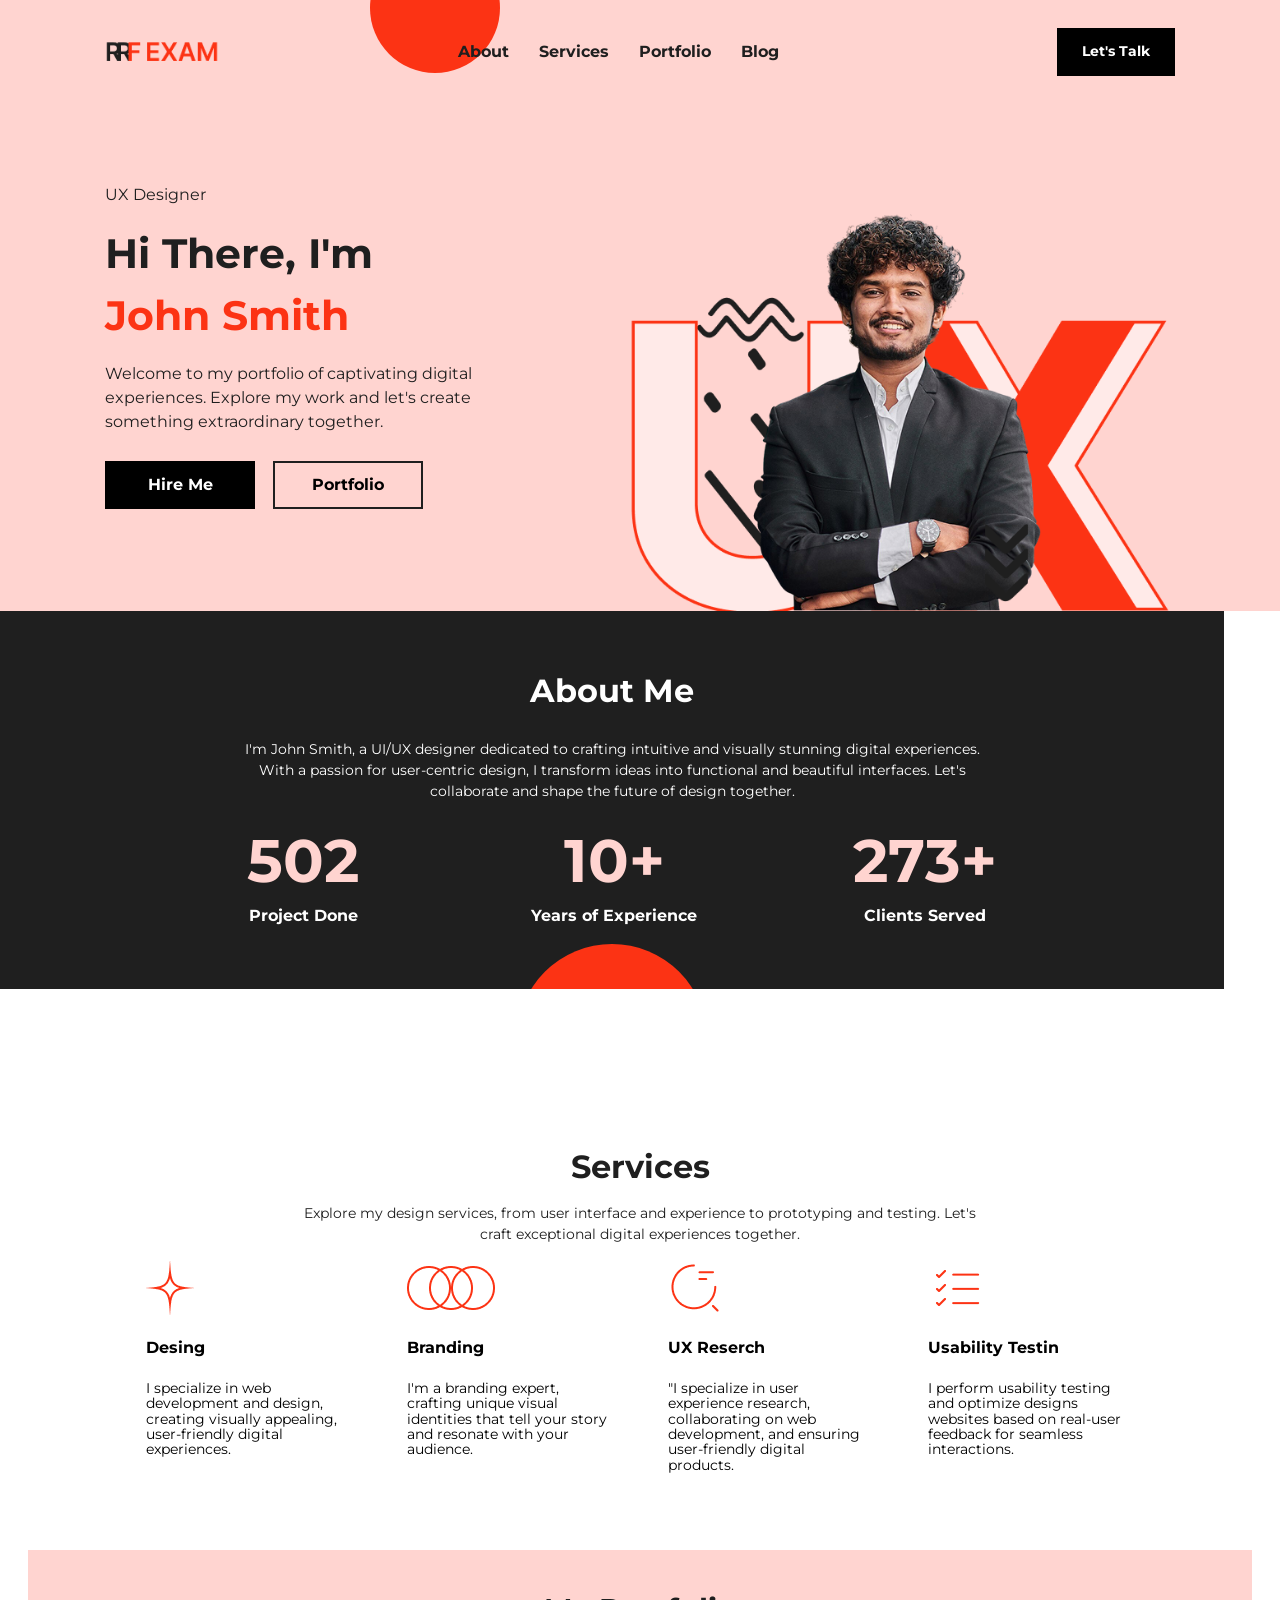
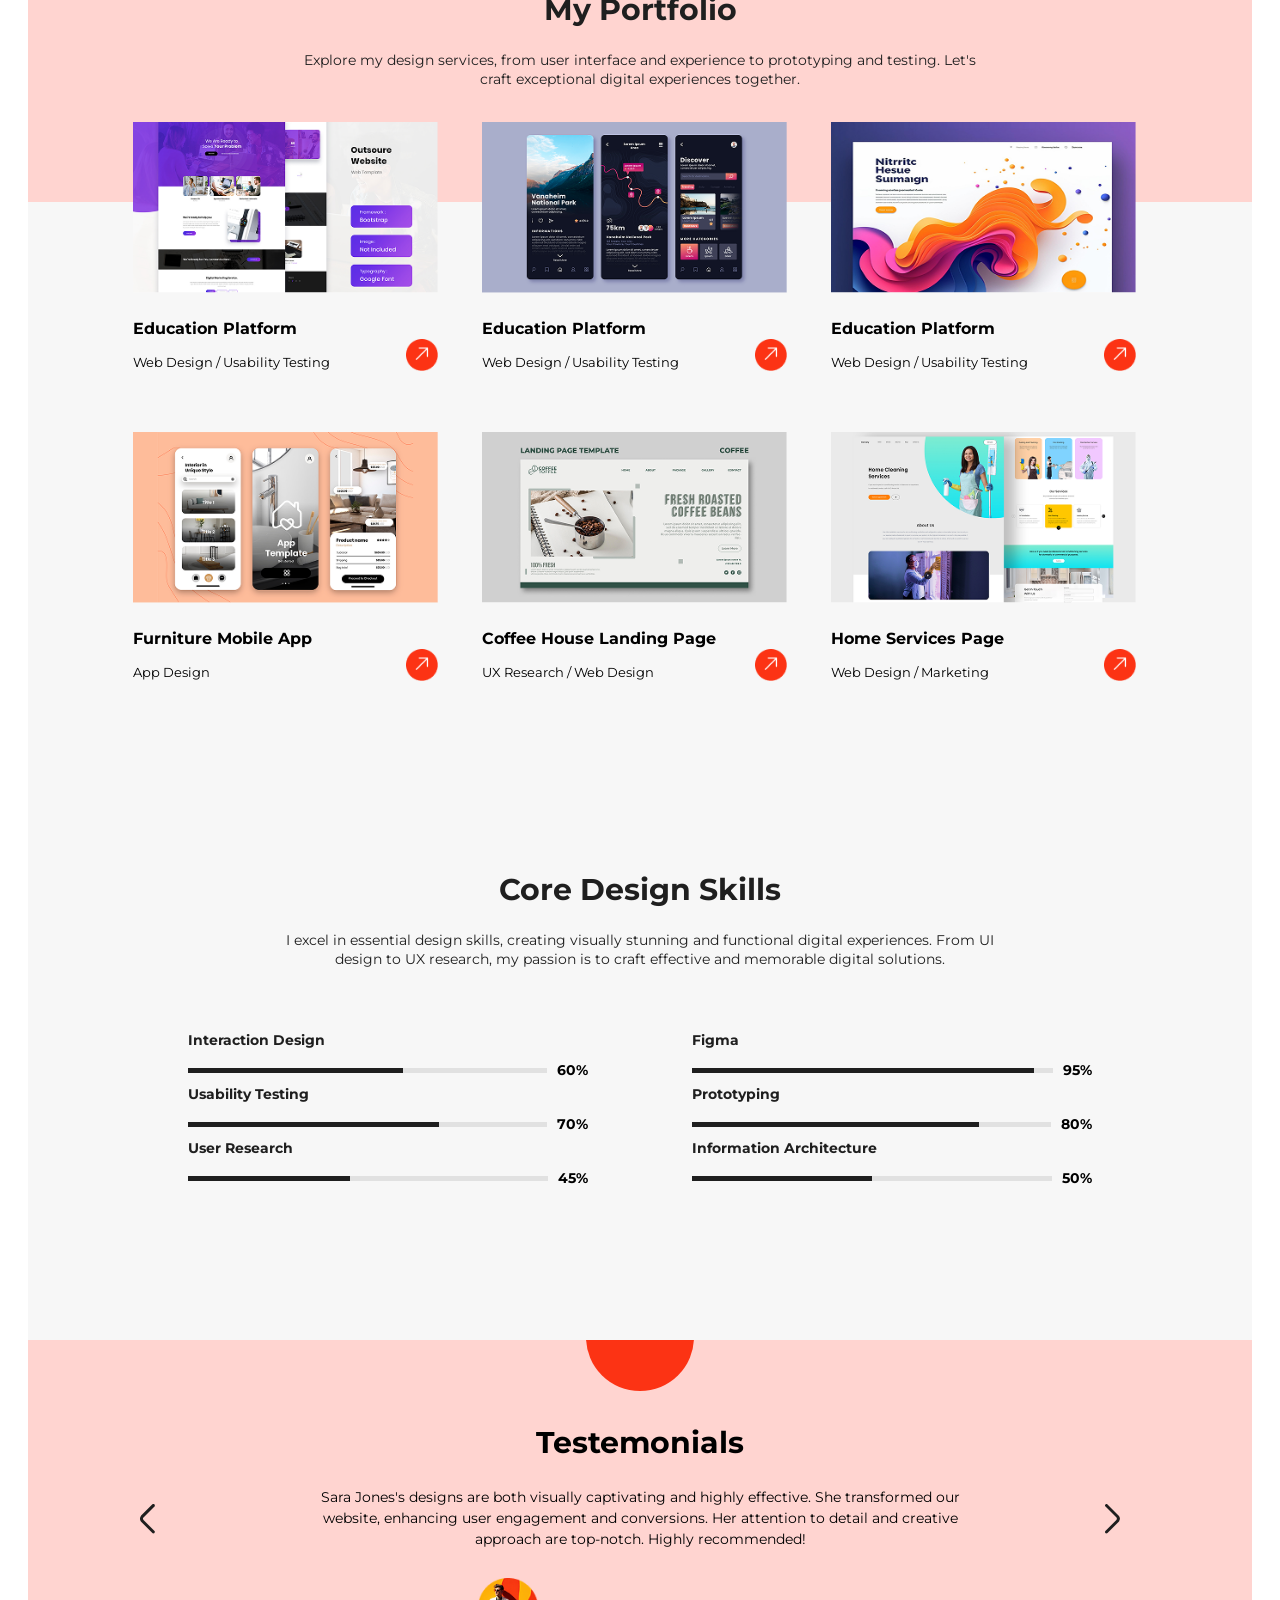
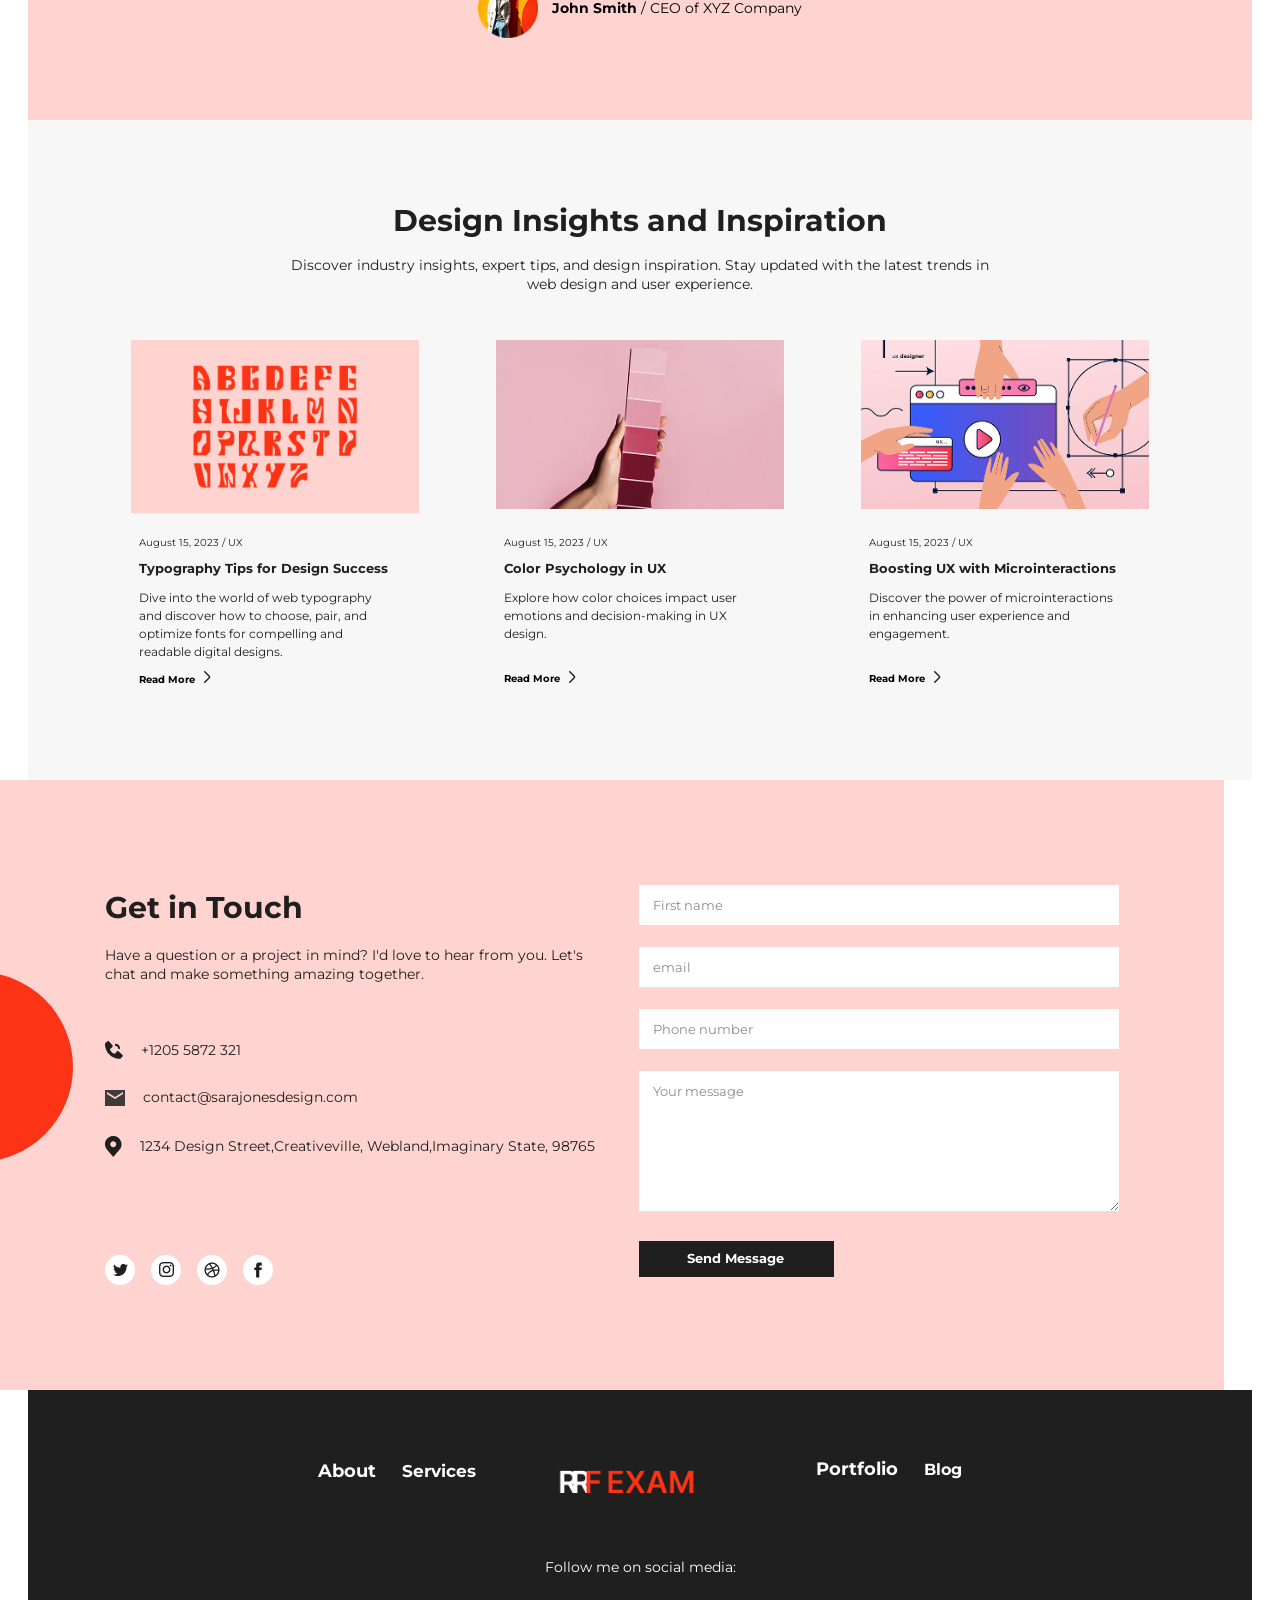
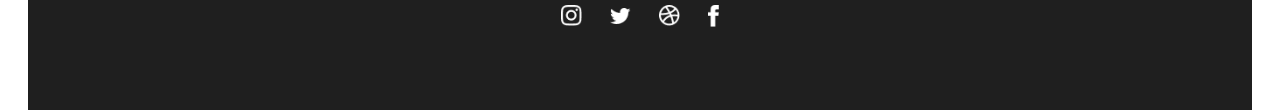
==== portfolio-one-responsive/index.html @ bf6467de "Added Responsive Hero Area" ====
<!doctype html>
<html>
  <head>
    <meta charset="UTF-8" />
    <meta name="viewport" content="width=device-width, initial-scale=1.0" />
    <link href="./assets/css/output.css" rel="stylesheet" />
  </head>
  <body class="font-montserrat">
    <!-- Hero Area -->
    <section
      class="hero relative flex flex-col md:gap-2 xl:gap-[32px] w-full px-4 sm:px-8 md:px-16 lg:px-[105px] pt-[28px] bg-[#FFD4D0]"
    >
      <!-- circle -->
      <div
        class="circle absolute w-[90px] lg:w-[130px] h-[90px] lg:h-[130px] left-[40%] md:left-[370px] -top-[57px] bg-[#FC3314] rounded-full z-0"
      ></div>

      <!-- Header -->
      <header class="header flex items-center justify-between z-10">
        <!-- logo -->
        <div class="logo w-[92px] md:w-[114px] md:h-auto">
          <img
            src="./assets/images/Logo.png"
            alt="logo image"
            class="w-full h-full object-cover"
          />
        </div>

        <!-- Menu -->
        <nav class="header-menu w-[360px] hidden md:flex">
          <ul class="flex items-center gap-[30px] leading-[130%]">
            <li>
              <a class="font-bold text[18px] text-[#1f1f1f]" href="#">About</a>
            </li>
            <li>
              <a class="font-bold text[18px] text-[#1f1f1f]" href="#"
                >Services</a
              >
            </li>
            <li>
              <a class="font-bold text[18px] text-[#1f1f1f]" href="#"
                >Portfolio</a
              >
            </li>
            <li>
              <a class="font-bold text[18px] text-[#1f1f1f]" href="#">Blog</a>
            </li>
          </ul>
        </nav>

        <!-- Header Button -->
        <div
          class="header-btn bg-black text-white w-[96px] md:w-[118px] h-[30px] md:h-[48px] px-4 md:px-6 py-2 md:py-3 text-xs md:text-base font-normal md:font-bold leading-[110%] flex items-center justify-center"
        >
          <a class="text-[14px]" href="">Let's Talk</a>
        </div>

        <!-- Hamburger Menu -->
        <div class="relative md:hidden">
          <input type="checkbox" id="menu-toggle" class="peer hidden" />

          <label for="menu-toggle" class="cursor-pointer z-20 relative">
            <img
              src="./assets/images/hamburgerMenu.png"
              alt="Menu icon"
              class="w-[26px]"
            />
          </label>

          <!-- Mobile Sliding Menu -->
          <nav
            class="fixed top-[70px] -right-0 w-[100%] h-screen bg-[#ffd4d0]/90 z-10 translate-x-full peer-checked:translate-x-0 duration-300 ease-in-out"
          >
            <ul class="flex flex-col items-center gap-6 p-4 leading-[130%]">
              <li>
                <a class="font-bold text[18px] text-[#1f1f1f]" href="#"
                  >About</a
                >
              </li>
              <li>
                <a class="font-bold text[18px] text-[#1f1f1f]" href="#"
                  >Services</a
                >
              </li>
              <li>
                <a class="font-bold text[18px] text-[#1f1f1f]" href="#"
                  >Portfolio</a
                >
              </li>
              <li>
                <a class="font-bold text[18px] text-[#1f1f1f]" href="#">Blog</a>
              </li>
            </ul>
          </nav>
        </div>
      </header>

      <!-- Hero Area -->
      <div
        class="hero-area flex flex-col-reverse md:flex md:flex-row gap-6 md:gap-[48px]"
      >
        <!-- Text Area -->
        <div
          class="hero-text-area md:w-1/2 2xl:w-[452px] pt-4 lg:pt-[75px] pb-10 lg:pb-[70px] flex flex-col gap-4 sm:gap-8 md:gap-[48px] text-center md:text-start"
        >
          <div class="text-wrapper flex flex-col gap-3 md:gap-[16px]">
            <h4
              class="text-[#1f1f1f] font-normal text-xs md:text-base leading-[150%] font-montserrat"
            >
              UX Designer
            </h4>
            <h2
              class="font-montserrat text-[#1f1f1f] font-bold md:text-4xl xl:text-[41px] leading-[150%]"
            >
              Hi There, I'm <br />
              <span class="text-[#FC3314]">John Smith</span>
            </h2>
            <p
              class="text-[#1f1f1f] font-normal text-xs lg:text-[16px] leading-[150%]"
            >
              Welcome to my portfolio of captivating digital experiences.
              Explore my work and let's create something extraordinary together.
            </p>
          </div>

          <div
            class="hero-btns w-[457px] h-[48px] flex gap-[18px] -mt-[12px] md:-mt-[21px] mx-auto md:ml-0"
          >
            <a
              href="#"
              class="bg-black text-white sm:w-[138px] lg:w-[150px] h-[35px] md:h-[48px] px-4 md:px-8 xl:px-[38px] py-2 md:py-3 xl:py-[12px] font-normal text-xs md:text-base md:font-bold flex justify-center items-center leading-[150%]"
              >Hire Me</a
            >
            <a
              href="#"
              class="bg-transparent text-black border-2 border-[#1f1f1f] sm:w-[138px] lg:w-[150px] h-[35px] md:h-[48px] px-4 md:px-8 xl:px-[38px] py-2 md:py-3 xl:py-[12px] font-normal text-xs md:text-base md:font-bold flex justify-center items-center leading-[150%]"
              >Portfolio</a
            >
          </div>
        </div>

        <!-- Image Area -->
        <div class="hero-image md:1/2 relative mt-[67px]">
          <img
            src="./assets/images/Image.png"
            alt="Hero image"
            class="w-full mx-w-sm mx-auto mt-[35px]"
          />
        </div>
      </div>
    </section>

    <!-- About Area -->
    <div
      class="about-area relative w-[1224px] h-[378px] bg-[#1f1f1f] px-[188px] pb-[70px] flex flex-col gap-[14px] overflow-hidden"
    >
      <!-- Circle -->
      <div
        class="about-circle absolute w-[190px] h-[190px] left-[517px] -bottom-[145px] bg-[#FC3314] rounded-full z-0"
      ></div>

      <!-- About Text -->
      <div
        class="about-text text-center mx-auto flex flex-col gap-[24px] text-white mt-14"
      >
        <h2
          class="text-[32px] font-bold leading-[150%] font-montserrat text-white"
        >
          About Me
        </h2>
        <p
          class="font-montserrat font-normal text-white text-[14px] leading-[150%] w-[740px]"
        >
          I'm John Smith, a UI/UX designer dedicated to crafting intuitive and
          visually stunning digital experiences. With a passion for user-centric
          design, I transform ideas into functional and beautiful interfaces.
          Let's collaborate and shape the future of design together.
        </p>
      </div>

      <!-- info -->
      <div
        class="about-info-wrapper relative w-[852px] flex gap-[80px] justify-center mx-auto"
      >
        <div class="about-info w-[312px] text-center">
          <h2
            class="font-montserrat font-bold text-[60px] leading-[150%] text-[#FFD4D0]"
          >
            502
          </h2>
          <h4
            class="font-montserrat font-bold text-[16px] text-white leading-[130%]"
          >
            Project Done
          </h4>
        </div>
        <div class="about-info w-[312px] text-center">
          <h2
            class="font-montserrat font-bold text-[60px] leading-[150%] text-[#FFD4D0]"
          >
            10+
          </h2>
          <h4
            class="font-montserrat font-bold text-[16px] text-white leading-[130%]"
          >
            Years of Experience
          </h4>
        </div>
        <div class="about-info w-[312px] text-center">
          <h2
            class="font-montserrat font-bold text-[60px] leading-[150%] text-[#FFD4D0]"
          >
            273+
          </h2>
          <h4
            class="font-montserrat font-bold text-[16px] text-white leading-[130%]"
          >
            Clients Served
          </h4>
        </div>
      </div>
    </div>

    <!-- Service Section -->
    <div
      class="service-section w-[1224px] h-[561px] px-[122px] py-[10px] flex flex-col justify-center mx-auto"
    >
      <div class="service-text flex flex-col">
        <!-- Heding -->
        <div
          class="services-heading w-[705px] flex flex-col gap-[24px] self-center text-center"
        >
          <h2
            class="font-montserrat font-bold text-[32px] leading-[80%] text-[#1f1f1f]"
          >
            Services
          </h2>
          <p
            class="font-montserrat font-normal text-[14px] leading-[150%] text-[#1f1f1f]"
          >
            Explore my design services, from user interface and experience to
            prototyping and testing. Let's craft exceptional digital experiences
            together.
          </p>
        </div>
      </div>

      <!-- Services Wrapper -->
      <div class="services-wrapper w-[1020px] flex gap-[23px] self-center">
        <div
          class="service-card w-[274px] p-[16px] flex flex-col gap-[24px] h-[141px]"
        >
          <div class="service-icon">
            <img src="./assets/images/Vector.png" alt="" />
          </div>
          <h3
            class="font-montserrat font-bold text-[16px] leading-[110%] text-start"
          >
            Desing
          </h3>
          <p
            class="font-montserrat font-normal text-[14px] leading-[110%] text-start"
          >
            I specialize in web development and design, creating visually
            appealing, user-friendly digital experiences.
          </p>
        </div>
        <div
          class="service-card w-[274px] p-[16px] flex flex-col gap-[24px] h-[141px]"
        >
          <div class="service-icon">
            <img src="./assets/images/Vector (1).png" alt="" />
          </div>
          <h3
            class="font-montserrat font-bold text-[16px] leading-[110%] text-start"
          >
            Branding
          </h3>
          <p
            class="font-montserrat font-normal text-[14px] leading-[110%] text-start"
          >
            I'm a branding expert, crafting unique visual identities that tell
            your story and resonate with your audience.
          </p>
        </div>
        <div
          class="service-card w-[274px] p-[16px] flex flex-col gap-[24px] h-[141px]"
        >
          <div class="service-icon">
            <img src="./assets/images/Vector (2).png" alt="" />
          </div>
          <h3
            class="font-montserrat font-bold text-[16px] leading-[110%] text-start"
          >
            UX Reserch
          </h3>
          <p
            class="font-montserrat font-normal text-[14px] leading-[110%] text-start"
          >
            "I specialize in user experience research, collaborating on web
            development, and ensuring user-friendly digital products.
          </p>
        </div>
        <div
          class="service-card w-[274px] p-[16px] flex flex-col gap-[24px] h-[141px]"
        >
          <div class="service-icon">
            <img src="./assets/images/Vector (3).png" alt="" />
          </div>
          <h3
            class="font-montserrat font-bold text-[16px] leading-[110%] text-start"
          >
            Usability Testin
          </h3>
          <p
            class="font-montserrat font-normal text-[14px] leading-[110%] text-start"
          >
            I perform usability testing and optimize designs websites based on
            real-user feedback for seamless interactions.
          </p>
        </div>
      </div>
    </div>

    <!-- Portfolio Section -->
    <div
      class="portfolio-area w-[1224px] h-[840px] flex flex-col mx-auto bg-[#f7f7f7]"
    >
      <div
        class="portfolio-heading bg-[#ffd4d0] w-full h-[258px] px-[110px] pt-[18px] pb-[120px] flex justify-center items-center"
      >
        <div
          class="portfolio-heading-wrapper w-full max-w-[1192px] h-[70px] flex flex-col gap-[22px]"
        >
          <h2
            class="font-montserrat font-bold text-[#1f1f1f] text-[30px] leading-[130%] text-center"
          >
            My Portfolio
          </h2>
          <p
            class="w-full max-w-[690px] font-montserrat font-normal text-[#1f1f1f] text-[14px] leading-[130%] text-center self-center"
          >
            Explore my design services, from user interface and experience to
            prototyping and testing. Let's craft exceptional digital experiences
            together.
          </p>
        </div>
      </div>

      <div
        class="portfolio-card-wrapper w-full h-[700px] flex flex-col gap-[100px] px-[105px] pb-[48px] -mt-[80px]"
      >
        <!-- Row 1 -->
        <div
          class="portfolio-cards-row1 w-full mx-w-[1192px] h-[210px] flex gap-[44px]"
        >
          <!-- Card 1 -->
          <div class="portfolio-card w-[305px] h-full flex flex-col gap-[26px]">
            <!-- Image -->
            <div
              class="portfolio-card-image w-full h-[180px] bg-center bg-cover bg-no-repeat"
            >
              <img
                src="./assets/images/portfolio1.png"
                alt="Portfolio Website Image"
              />
            </div>

            <div
              class="portfolio-card-content w-full h-[57px] flex justify-between"
            >
              <div class="portfolio-card-heding flex flex-col gap-[14px]">
                <h2
                  class="font-montserrat font-bold text-[16px] leading-[130%] text-start"
                >
                  Education Platform
                </h2>
                <h4
                  class="font-montserrat font-normal text-[13px] leading-[130%] text-start"
                >
                  Web Design / Usability Testing
                </h4>
              </div>

              <div
                class="portfolio-card-icon w-[32px] h-[32px] bg-center bg-no-repeat self-end"
              >
                <img src="./assets/images/send.png" alt="" />
              </div>
            </div>
          </div>
          <!-- Card 2 -->
          <div class="portfolio-card w-[305px] h-full flex flex-col gap-[26px]">
            <!-- Image -->
            <div
              class="portfolio-card-image w-full h-[180px] bg-center bg-cover bg-no-repeat"
            >
              <img
                src="./assets/images/portfolio2.png"
                alt="Portfolio Website Image"
              />
            </div>

            <div
              class="portfolio-card-content w-full h-[57px] flex justify-between"
            >
              <div class="portfolio-card-heding flex flex-col gap-[14px]">
                <h2
                  class="font-montserrat font-bold text-[16px] leading-[130%] text-start"
                >
                  Education Platform
                </h2>
                <h4
                  class="font-montserrat font-normal text-[13px] leading-[130%] text-start"
                >
                  Web Design / Usability Testing
                </h4>
              </div>

              <div
                class="portfolio-card-icon w-[32px] h-[32px] bg-center bg-no-repeat self-end"
              >
                <img src="./assets/images/send.png" alt="" />
              </div>
            </div>
          </div>
          <!-- Card 3 -->
          <div class="portfolio-card w-[305px] h-full flex flex-col gap-[26px]">
            <!-- Image -->
            <div
              class="portfolio-card-image w-full h-[180px] bg-center bg-cover bg-no-repeat"
            >
              <img
                src="./assets/images/portfolio3.png"
                alt="Portfolio Website Image"
              />
            </div>

            <div
              class="portfolio-card-content w-full h-[57px] flex justify-between"
            >
              <div class="portfolio-card-heding flex flex-col gap-[14px]">
                <h2
                  class="font-montserrat font-bold text-[16px] leading-[130%] text-start"
                >
                  Education Platform
                </h2>
                <h4
                  class="font-montserrat font-normal text-[13px] leading-[130%] text-start"
                >
                  Web Design / Usability Testing
                </h4>
              </div>

              <div
                class="portfolio-card-icon w-[32px] h-[32px] bg-center bg-no-repeat self-end"
              >
                <img src="./assets/images/send.png" alt="" />
              </div>
            </div>
          </div>
        </div>

        <!-- Row 2 -->
        <div
          class="portfolio-cards-row1 w-full mx-w-[1192px] h-[210px] flex gap-[44px]"
        >
          <!-- Card 4 -->
          <div class="portfolio-card w-[305px] h-full flex flex-col gap-[26px]">
            <!-- Image -->
            <div
              class="portfolio-card-image w-full h-[180px] bg-center bg-cover bg-no-repeat"
            >
              <img
                src="./assets/images/portfolio4.png"
                alt="Portfolio Website Image"
              />
            </div>

            <div
              class="portfolio-card-content w-full h-[57px] flex justify-between"
            >
              <div class="portfolio-card-heding flex flex-col gap-[14px]">
                <h2
                  class="font-montserrat font-bold text-[16px] leading-[130%] text-start"
                >
                  Furniture Mobile App
                </h2>
                <h4
                  class="font-montserrat font-normal text-[13px] leading-[130%] text-start"
                >
                  App Design
                </h4>
              </div>

              <div
                class="portfolio-card-icon w-[32px] h-[32px] bg-center bg-no-repeat self-end"
              >
                <img src="./assets/images/send.png" alt="" />
              </div>
            </div>
          </div>
          <!-- Card 5 -->
          <div class="portfolio-card w-[305px] h-full flex flex-col gap-[26px]">
            <!-- Image -->
            <div
              class="portfolio-card-image w-full h-[180px] bg-center bg-cover bg-no-repeat"
            >
              <img
                src="./assets/images/portfolio5.png"
                alt="Portfolio Website Image"
              />
            </div>

            <div
              class="portfolio-card-content w-full h-[57px] flex justify-between"
            >
              <div class="portfolio-card-heding flex flex-col gap-[14px]">
                <h2
                  class="font-montserrat font-bold text-[16px] leading-[130%] text-start"
                >
                  Coffee House Landing Page
                </h2>
                <h4
                  class="font-montserrat font-normal text-[13px] leading-[130%] text-start"
                >
                  UX Research / Web Design
                </h4>
              </div>

              <div
                class="portfolio-card-icon w-[32px] h-[32px] bg-center bg-no-repeat self-end"
              >
                <img src="./assets/images/send.png" alt="" />
              </div>
            </div>
          </div>
          <!-- Card 6 -->
          <div class="portfolio-card w-[305px] h-full flex flex-col gap-[26px]">
            <!-- Image -->
            <div
              class="portfolio-card-image w-full h-[180px] bg-center bg-cover bg-no-repeat"
            >
              <img
                src="./assets/images/portfolio6.png"
                alt="Portfolio Website Image"
              />
            </div>

            <div
              class="portfolio-card-content w-full h-[57px] flex justify-between"
            >
              <div class="portfolio-card-heding flex flex-col gap-[14px]">
                <h2
                  class="font-montserrat font-bold text-[16px] leading-[130%] text-start"
                >
                  Home Services Page
                </h2>
                <h4
                  class="font-montserrat font-normal text-[13px] leading-[130%] text-start"
                >
                  Web Design / Marketing
                </h4>
              </div>

              <div
                class="portfolio-card-icon w-[32px] h-[32px] bg-center bg-no-repeat self-end"
              >
                <img src="./assets/images/send.png" alt="" />
              </div>
            </div>
          </div>
        </div>
      </div>
    </div>

    <!-- Skils Section -->
    <div
      class="skils-are w-[1224px] h-[550px] px-[100px] py-[80px] flex flex-col gap-[44px] items-center mx-auto bg-[#f7f7f7]"
    >
      <!-- Skills Header -->
      <div class="skils-header w-[720px] h-[100px] flex flex-col gap-[22px]">
        <h2
          class="font-montserrat font-bold text-[30px] leading-[130%] text-center text-[#1f1f1f]"
        >
          Core Design Skills
        </h2>
        <p
          class="font-montserrat font-normal text-[14px] leading-[130%] text-center text-[#1f1f1f]"
        >
          I excel in essential design skills, creating visually stunning and
          functional digital experiences. From UI design to UX research, my
          passion is to craft effective and memorable digital solutions.
        </p>
      </div>

      <!-- Skills Wrapper -->
      <div class="skills-wrapper w-[905px] h-[140px] py-4 flex gap-[104px]">
        <!-- Left Column -->
        <div
          class="skills-left-column w-[400px] h-[120px] flex flex-col gap-[8px]"
        >
          <!-- Skill 1 -->
          <div
            class="single-skill w-[400px] h-[46px] flex flex-col gap-[10px] items-start"
          >
            <h2
              class="font-montserrat font-bold text-[14px] leading-[150%] text-[#1f1f1f]"
            >
              Interaction Design
            </h2>
            <div
              class="skill-bar w-[400px] h-[18px] flex gap-[10px] items-center"
            >
              <div class="w-[382px] h-[5px] bg-[#e1e1e1]">
                <div class="w-[60%] h-[5px] bg-[#1f1f1f]"></div>
              </div>
              <h4
                class="font-montserrat font-bold text-[14px] leading-[150%] text-start"
              >
                60%
              </h4>
            </div>
          </div>
          <!-- Skill 2 -->
          <div
            class="single-skill w-[400px] h-[46px] flex flex-col gap-[10px] items-start"
          >
            <h2
              class="font-montserrat font-bold text-[14px] leading-[150%] text-[#1f1f1f]"
            >
              Usability Testing
            </h2>
            <div
              class="skill-bar w-[400px] h-[18px] flex gap-[10px] items-center"
            >
              <div class="w-[382px] h-[5px] bg-[#e1e1e1]">
                <div class="w-[70%] h-[5px] bg-[#1f1f1f]"></div>
              </div>
              <h4
                class="font-montserrat font-bold text-[14px] leading-[150%] text-start"
              >
                70%
              </h4>
            </div>
          </div>
          <!-- Skill 3 -->
          <div
            class="single-skill w-[400px] h-[46px] flex flex-col gap-[10px] items-start"
          >
            <h2
              class="font-montserrat font-bold text-[14px] leading-[150%] text-[#1f1f1f]"
            >
              User Research
            </h2>
            <div
              class="skill-bar w-[400px] h-[18px] flex gap-[10px] items-center"
            >
              <div class="w-[382px] h-[5px] bg-[#e1e1e1]">
                <div class="w-[45%] h-[5px] bg-[#1f1f1f]"></div>
              </div>
              <h4
                class="font-montserrat font-bold text-[14px] leading-[150%] text-start"
              >
                45%
              </h4>
            </div>
          </div>
        </div>
        <!-- Right Colum -->
        <div
          class="skills-right-column w-[400px] h-[120px] flex flex-col gap-[8px]"
        >
          <!-- Skill 4 -->
          <div
            class="single-skill w-[400px] h-[46px] flex flex-col gap-[10px] items-start"
          >
            <h2
              class="font-montserrat font-bold text-[14px] leading-[150%] text-[#1f1f1f]"
            >
              Figma
            </h2>
            <div
              class="skill-bar w-[400px] h-[18px] flex gap-[10px] items-center"
            >
              <div class="w-[382px] h-[5px] bg-[#e1e1e1]">
                <div class="w-[95%] h-[5px] bg-[#1f1f1f]"></div>
              </div>
              <h4
                class="font-montserrat font-bold text-[14px] leading-[150%] text-start"
              >
                95%
              </h4>
            </div>
          </div>
          <!-- Skill 5 -->
          <div
            class="single-skill w-[400px] h-[46px] flex flex-col gap-[10px] items-start"
          >
            <h2
              class="font-montserrat font-bold text-[14px] leading-[150%] text-[#1f1f1f]"
            >
              Prototyping
            </h2>
            <div
              class="skill-bar w-[400px] h-[18px] flex gap-[10px] items-center"
            >
              <div class="w-[382px] h-[5px] bg-[#e1e1e1]">
                <div class="w-[80%] h-[5px] bg-[#1f1f1f]"></div>
              </div>
              <h4
                class="font-montserrat font-bold text-[14px] leading-[150%] text-start"
              >
                80%
              </h4>
            </div>
          </div>
          <!-- Skill 6 -->
          <div
            class="single-skill w-[400px] h-[46px] flex flex-col gap-[10px] items-start"
          >
            <h2
              class="font-montserrat font-bold text-[14px] leading-[150%] text-[#1f1f1f]"
            >
              Information Architecture
            </h2>
            <div
              class="skill-bar w-[400px] h-[18px] flex gap-[10px] items-center"
            >
              <div class="w-[382px] h-[5px] bg-[#e1e1e1]">
                <div class="w-[50%] h-[5px] bg-[#1f1f1f]"></div>
              </div>
              <h4
                class="font-montserrat font-bold text-[14px] leading-[150%] text-start"
              >
                50%
              </h4>
            </div>
          </div>
        </div>
      </div>
    </div>

    <!-- Testimonial Section -->
    <div
      class="testimonial-area relative w-[1224px] h-[380px] px-[100px] pt-[80px] pb-[54px] bg-[#ffd4d0] flex justify-center mx-auto overflow-hidden"
    >
      <!-- Red Circle -->
      <div
        class="red-circle absolute -top-[57px] w-[108px] h-[108px] bg-[#fc3314] rounded-full"
      ></div>

      <div
        class="testimonial-info w-[1192px] h-[200px] flex flex-col gap-[26px] items-center"
      >
        <h2
          class="font-montserrat font-bold text-[30px] leading-[150%] text-center"
        >
          Testemonials
        </h2>
        <div
          class="testimonial-wrapper w-[1000px] h-[55px] flex justify-between items-center"
        >
          <!-- Left Arrow -->
          <button class="left-arrow w-[35px] h-[35px]">
            <img src="./assets/images/arrow-right.png" alt="" />
          </button>

          <!-- Text -->
          <p
            class="font-montserrat w-[650px] font-normal text-[14px] leading-[150%] text-center"
          >
            Sara Jones's designs are both visually captivating and highly
            effective. She transformed our website, enhancing user engagement
            and conversions. Her attention to detail and creative approach are
            top-notch. Highly recommended!
          </p>

          <!-- Right Arrow -->
          <button class="right-arrow w-[35px] h-[35px]">
            <img src="./assets/images/arrow-left.png" alt="" />
          </button>
        </div>

        <div
          class="client-info w-[340px] h-[60px] flex gap-[14px] items-center justify-center mt-[6px]"
        >
          <!-- Client Image -->
          <div class="client-image w-[60px] h-[60px] rounded-full">
            <img src="./assets/images/Testimonial-Image.png" alt="" />
          </div>

          <!-- Client Name & Position -->
          <h4 class="font-normal text-[14px] leading-[150%]">
            <span class="font-bold">John Smith</span> / CEO of XYZ Company
          </h4>
        </div>
      </div>
    </div>

    <!-- Blog -->
    <div
      class="blog-area w-[1224px] h-[660px] flex flex-col gap-[40px] px-[110px] py-[80px] mx-auto items-center bg-[#F7F7F7]"
    >
      <!-- Blog Heading -->
      <div class="blog-heading w-[720px] h-[100px] flex flex-col gap-[14px]">
        <h2
          class="font-montserrat font-bold text-[30px] leading-[140%] text-center text-[#1f1f1f] mx-auto"
        >
          Design Insights and Inspiration
        </h2>
        <p
          class="font-montserrat font-normal text-[14px] leading-[130%] text-center text-[#1f1f1f]"
        >
          Discover industry insights, expert tips, and design inspiration. Stay
          updated with the latest trends in web design and user experience.
        </p>
      </div>

      <!-- Blog Wrapper -->
      <div class="blog-wrapper w-[1095px] h-[360px] flex justify-between">
        <!-- Blog card 1 -->
        <div
          class="single-blog w-[288px] w-[380px] flex flex-col gap-[18px] items-center"
        >
          <!-- Blog Image -->
          <div class="blog-image w-[288px] h-[178px]">
            <img src="./assets/images/blog-image-1.png" alt="" />
          </div>

          <!-- Blog Content -->
          <div
            class="blog-content w-[288px] h-[148px] flex flex-col gap-[10px] px-[8px] pb-[8px]"
          >
            <div
              class="blog-content-inner w-[256px] h-[130px] flex flex-col gap-[10px]"
            >
              <h4
                class="font-montserrat font-normal text-[10px] leading-[130%] text-start text-[#1f1f1f]"
              >
                August 15, 2023 / UX
              </h4>
              <h2
                class="font-montserrat font-bold text-[13px] leading-[150%] text-start text-[#1f1f1f]"
              >
                Typography Tips for Design Success
              </h2>
              <p
                class="font-montserrat font-normal text-[12px] leading-[150%] text-start text-[#1f1f1f]"
              >
                Dive into the world of web typography and discover how to
                choose, pair, and optimize fonts for compelling and readable
                digital designs.
              </p>
            </div>
            <div
              class="blog-cta w-[72px] h-[14px] flex justify-between items-center"
            >
              <div class="blog-btn">
                <a
                  class="font-montserrat font-bold text-[10px] leading-[130%] text-start"
                  href="#"
                  >Read More</a
                >
              </div>
              <div class="blog-cta-icon">
                <img src="./assets/images/blog-arrow-right.png" alt="" />
              </div>
            </div>
          </div>
        </div>

        <!-- Blog card 2 -->
        <div
          class="single-blog w-[288px] w-[380px] flex flex-col gap-[18px] items-center"
        >
          <!-- Blog Image -->
          <div class="blog-image w-[288px] h-[178px]">
            <img src="./assets/images/blog-image-2.png" alt="" />
          </div>

          <!-- Blog Content -->
          <div
            class="blog-content w-[288px] h-[156px] flex flex-col gap-[10px] px-[8px] pb-[8px] justify-between"
          >
            <div
              class="blog-content-inner w-[256px] h-[130px] flex flex-col gap-[10px]"
            >
              <h4
                class="font-montserrat font-normal text-[10px] leading-[130%] text-start text-[#1f1f1f]"
              >
                August 15, 2023 / UX
              </h4>
              <h2
                class="font-montserrat font-bold text-[13px] leading-[150%] text-start text-[#1f1f1f]"
              >
                Color Psychology in UX
              </h2>
              <p
                class="font-montserrat font-normal text-[12px] leading-[150%] text-start text-[#1f1f1f]"
              >
                Explore how color choices impact user emotions and
                decision-making in UX design.
              </p>
            </div>
            <div
              class="blog-cta w-[72px] h-[14px] flex justify-between items-center"
            >
              <div class="blog-btn">
                <a
                  class="font-montserrat font-bold text-[10px] leading-[130%] text-start"
                  href="#"
                  >Read More</a
                >
              </div>
              <div class="blog-cta-icon">
                <img src="./assets/images/blog-arrow-right.png" alt="" />
              </div>
            </div>
          </div>
        </div>

        <!-- Blog card 3 -->
        <div
          class="single-blog w-[288px] w-[380px] flex flex-col gap-[18px] items-center"
        >
          <!-- Blog Image -->
          <div class="blog-image w-[288px] h-[178px]">
            <img src="./assets/images/blog-image-3.png" alt="" />
          </div>

          <!-- Blog Content -->
          <div
            class="blog-content w-[288px] h-[156px] flex flex-col gap-[10px] px-[8px] pb-[8px] justify-between"
          >
            <div
              class="blog-content-inner w-[256px] h-[130px] flex flex-col gap-[10px]"
            >
              <h4
                class="font-montserrat font-normal text-[10px] leading-[130%] text-start text-[#1f1f1f]"
              >
                August 15, 2023 / UX
              </h4>
              <h2
                class="font-montserrat font-bold text-[13px] leading-[150%] text-start text-[#1f1f1f]"
              >
                Boosting UX with Microinteractions
              </h2>
              <p
                class="font-montserrat font-normal text-[12px] leading-[150%] text-start text-[#1f1f1f]"
              >
                Discover the power of microinteractions in enhancing user
                experience and engagement.
              </p>
            </div>
            <div
              class="blog-cta w-[72px] h-[14px] flex justify-between items-center"
            >
              <div class="blog-btn">
                <a
                  class="font-montserrat font-bold text-[10px] leading-[130%] text-start"
                  href="#"
                  >Read More</a
                >
              </div>
              <div class="blog-cta-icon">
                <img src="./assets/images/blog-arrow-right.png" alt="" />
              </div>
            </div>
          </div>
        </div>
      </div>
    </div>

    <!-- Contact Area -->
    <div
      class="contact-area relative w-[1224px] h-[610px] p-[105px] flex gap-[34px] bg-[#ffd4d0] overflow-hidden"
    >
      <!-- Red Circle -->
      <div
        class="red-circle absolute w-[190px] h-[190px] bg-[#fc3314] rounded-full top-[192px] -left-[117px] z-0"
      ></div>
      <!-- Contact Left -->
      <div
        class="contact-left w-[500px] h-[390px] flex flex-col justify-between"
      >
        <div
          class="contact-left-text w-[500px] h-[300px] flex flex-col gap-[56px] text-start"
        >
          <div
            class="contact-heading w-[500px] h-[100px] flex flex-col gap-[16px]"
          >
            <h2
              class="font-montserrat font-bold text-[30px] text-[#1f1f1f] leading-0[130%]"
            >
              Get in Touch
            </h2>
            <p
              class="font-montserrat font-normal text-[14px] text-[#1f1f1f] leading-[130%]"
            >
              Have a question or a project in mind? I'd love to hear from you.
              Let's chat and make something amazing together.
            </p>
          </div>

          <div
            class="contact-info w-[500px] h-[110px] flex flex-col gap-[30px] font-normal text-[13px] leading-[130%]"
          >
            <div class="phone flex gap-[16px] items-center">
              <div class="phone-icon">
                <img src="./assets/images/phon-icon.png" alt="" />
              </div>
              <p
                class="font-montserrat font-normal text-[13.6px] text-[#1f1f1f] text-start pl-[2px]"
              >
                +1205 5872 321
              </p>
            </div>

            <div class="email flex gap-[16px] items-center">
              <div class="email-icon">
                <img src="./assets/images/mail-icon.png" alt="" />
              </div>
              <p
                class="font-montserrat font-normal text-[13.6px] text-[#1f1f1f] text-start pl-[2px]"
              >
                contact@sarajonesdesign.com
              </p>
            </div>

            <div class="location flex gap-[16px] items-center">
              <div class="location-icon">
                <img src="./assets/images/location-icon.png" alt="" />
              </div>
              <p
                class="font-montserrat font-normal text-[13.6px] text-[#1f1f1f] text-start pl-[2px]"
              >
                1234 Design Street,Creativeville, Webland,Imaginary State, 98765
              </p>
            </div>
          </div>
        </div>
        <div class="contact-left-social w-[180px] h-[20px] flex gap-[16px]">
          <div class="twitter">
            <img src="./assets/images/twitter-icon.png" alt="" />
          </div>
          <div class="instagram">
            <img src="./assets/images/insta-icon.png" alt="" />
          </div>
          <div class="dribble">
            <img src="./assets/images/dribble-icon.png" alt="" />
          </div>
          <div class="facebook">
            <img src="./assets/images/facebook-icon.png" alt="" />
          </div>
        </div>
      </div>

      <!-- Contact Right -->
      <div class="contact-right w-[500px] h-[390px] flex flex-col gap-[30px]">
        <!-- Text Field -->
        <div
          class="text-fields w-[480px] h-[380px] flex flex-col gap-[22px] font-normal text-[13px] leading-[130%]"
        >
          <input
            class="bg-white w-full h-[40px] px-[14px] py-[12px] placeholder:text-[#8d8d8d]"
            type="text"
            placeholder="First name"
          />
          <input
            class="bg-white w-full h-[40px] px-[14px] py-[12px] placeholder:text-[#8d8d8d]"
            type="email"
            placeholder="email"
          />
          <input
            class="bg-white w-full h-[40px] px-[14px] py-[12px] placeholder:text-[#8d8d8d]"
            type="tel"
            placeholder="Phone number"
          />
          <textarea
            class="bg-white w-full h-[140px] px-[14px] py-[12px] placeholder:text-[#8d8d8d]"
            type=""
            placeholder="Your message"
          ></textarea>
        </div>

        <!-- Button -->
        <a
          class="w-[195px] h-[40px] bg-[#1f1f1f] text-white px-[48px] py-[8px] font-montserrat font-bold text-[13px] leading-[150%]"
          href="#"
          >Send Message</a
        >
      </div>
    </div>

    <!-- Footer Area -->
    <div
      class="footer-area w-[1224px] h-[320px] px-[220px] py-[68px] mx-auto bg-[#1f1f1f] text-center"
    >
      <div
        class="footer-wrapper w-[715px] h-[130px] flex flex-col gap-[76px] items-center mx-auto text-white"
      >
        <div
          class="footer-link w-[715px] h-[34px] flex justify-center items-center gap-[120px]"
        >
          <div class="link-left w-[120px] h-[20px]">
            <ul class="flex gap-[26px]">
              <li>
                <a
                  class="font-montserrat font-bold text-[18px] text-white leading-[130%]"
                  href="#"
                  >About</a
                >
              </li>
              <li>
                <a
                  class="font-montserrat font-bold text-[17px] text-white leading-[130%]"
                  href="#"
                  >Services</a
                >
              </li>
            </ul>
          </div>

          <div class="logo w-[138px] h-[23px]">
            <img src="./assets/images/Footer-Logo.png" alt="" />
          </div>

          <div class="link-right">
            <ul class="flex gap-[26px]">
              <li>
                <a
                  class="font-montserrat font-bold text-[18px] text-white leading-[130%]"
                  href="#"
                  >Portfolio</a
                >
              </li>
              <li>
                <a
                  class="font-montserrat font-bold text-[16px] text-white leading-[130%]"
                  href="#"
                  >Blog</a
                >
              </li>
            </ul>
          </div>
        </div>

        <div
          class="footer-social-link w-[200px] h-[71px] flex flex-col gap-[28px] items-center"
        >
          <p class="font-montserrat font-normal text-[14px] leading-[130%]">
            Follow me on social media:
          </p>
          <div class="footer-social w-[158px] h-[20px]">
            <ul class="flex gap-[28px] items-center">
              <li>
                <a href="#"
                  ><img src="./assets/images/Instagram.png" alt=""
                /></a>
              </li>
              <li>
                <a href="#"><img src="./assets/images/Twitter.png" alt="" /></a>
              </li>
              <li>
                <a href="#"
                  ><img src="./assets/images/Dribbble.png" alt=""
                /></a>
              </li>
              <li>
                <a href="#"
                  ><img src="./assets/images/Facebook.png" alt=""
                /></a>
              </li>
            </ul>
          </div>
        </div>
      </div>
    </div>
  </body>
</html>
---- portfolio-one-responsive/assets/css/output.css ----
/*! tailwindcss v4.1.18 | MIT License | https://tailwindcss.com */
@import url('https://fonts.googleapis.com/css2?family=Montserrat:ital,wght@0,100..900;1,100..900&family=Work+Sans:ital,wght@0,100..900;1,100..900&display=swap');
@layer properties;
@layer theme, base, components, utilities;
@layer theme {
  :root, :host {
    --font-sans: ui-sans-serif, system-ui, sans-serif, "Apple Color Emoji",
      "Segoe UI Emoji", "Segoe UI Symbol", "Noto Color Emoji";
    --font-mono: ui-monospace, SFMono-Regular, Menlo, Monaco, Consolas, "Liberation Mono",
      "Courier New", monospace;
    --color-amber-100: oklch(96.2% 0.059 95.617);
    --color-amber-200: oklch(92.4% 0.12 95.746);
    --color-amber-500: oklch(76.9% 0.188 70.08);
    --color-amber-700: oklch(55.5% 0.163 48.998);
    --color-green-200: oklch(92.5% 0.084 155.995);
    --color-pink-300: oklch(82.3% 0.12 346.018);
    --color-slate-400: oklch(70.4% 0.04 256.788);
    --color-slate-600: oklch(44.6% 0.043 257.281);
    --color-gray-100: oklch(96.7% 0.003 264.542);
    --color-gray-200: oklch(92.8% 0.006 264.531);
    --color-gray-300: oklch(87.2% 0.01 258.338);
    --color-black: #000;
    --color-white: #fff;
    --spacing: 0.25rem;
    --text-xs: 0.75rem;
    --text-xs--line-height: calc(1 / 0.75);
    --text-base: 1rem;
    --text-base--line-height: calc(1.5 / 1);
    --text-xl: 1.25rem;
    --text-xl--line-height: calc(1.75 / 1.25);
    --text-2xl: 1.5rem;
    --text-2xl--line-height: calc(2 / 1.5);
    --text-4xl: 2.25rem;
    --text-4xl--line-height: calc(2.5 / 2.25);
    --font-weight-normal: 400;
    --font-weight-bold: 700;
    --ease-in-out: cubic-bezier(0.4, 0, 0.2, 1);
    --default-font-family: var(--font-sans);
    --default-mono-font-family: var(--font-mono);
    --font-montserrat: "Montserrat", "sans-serif";
  }
}
@layer base {
  *, ::after, ::before, ::backdrop, ::file-selector-button {
    box-sizing: border-box;
    margin: 0;
    padding: 0;
    border: 0 solid;
  }
  html, :host {
    line-height: 1.5;
    -webkit-text-size-adjust: 100%;
    tab-size: 4;
    font-family: var(--default-font-family, ui-sans-serif, system-ui, sans-serif, "Apple Color Emoji", "Segoe UI Emoji", "Segoe UI Symbol", "Noto Color Emoji");
    font-feature-settings: var(--default-font-feature-settings, normal);
    font-variation-settings: var(--default-font-variation-settings, normal);
    -webkit-tap-highlight-color: transparent;
  }
  hr {
    height: 0;
    color: inherit;
    border-top-width: 1px;
  }
  abbr:where([title]) {
    -webkit-text-decoration: underline dotted;
    text-decoration: underline dotted;
  }
  h1, h2, h3, h4, h5, h6 {
    font-size: inherit;
    font-weight: inherit;
  }
  a {
    color: inherit;
    -webkit-text-decoration: inherit;
    text-decoration: inherit;
  }
  b, strong {
    font-weight: bolder;
  }
  code, kbd, samp, pre {
    font-family: var(--default-mono-font-family, ui-monospace, SFMono-Regular, Menlo, Monaco, Consolas, "Liberation Mono", "Courier New", monospace);
    font-feature-settings: var(--default-mono-font-feature-settings, normal);
    font-variation-settings: var(--default-mono-font-variation-settings, normal);
    font-size: 1em;
  }
  small {
    font-size: 80%;
  }
  sub, sup {
    font-size: 75%;
    line-height: 0;
    position: relative;
    vertical-align: baseline;
  }
  sub {
    bottom: -0.25em;
  }
  sup {
    top: -0.5em;
  }
  table {
    text-indent: 0;
    border-color: inherit;
    border-collapse: collapse;
  }
  :-moz-focusring {
    outline: auto;
  }
  progress {
    vertical-align: baseline;
  }
  summary {
    display: list-item;
  }
  ol, ul, menu {
    list-style: none;
  }
  img, svg, video, canvas, audio, iframe, embed, object {
    display: block;
    vertical-align: middle;
  }
  img, video {
    max-width: 100%;
    height: auto;
  }
  button, input, select, optgroup, textarea, ::file-selector-button {
    font: inherit;
    font-feature-settings: inherit;
    font-variation-settings: inherit;
    letter-spacing: inherit;
    color: inherit;
    border-radius: 0;
    background-color: transparent;
    opacity: 1;
  }
  :where(select:is([multiple], [size])) optgroup {
    font-weight: bolder;
  }
  :where(select:is([multiple], [size])) optgroup option {
    padding-inline-start: 20px;
  }
  ::file-selector-button {
    margin-inline-end: 4px;
  }
  ::placeholder {
    opacity: 1;
  }
  @supports (not (-webkit-appearance: -apple-pay-button))  or (contain-intrinsic-size: 1px) {
    ::placeholder {
      color: currentcolor;
      @supports (color: color-mix(in lab, red, red)) {
        color: color-mix(in oklab, currentcolor 50%, transparent);
      }
    }
  }
  textarea {
    resize: vertical;
  }
  ::-webkit-search-decoration {
    -webkit-appearance: none;
  }
  ::-webkit-date-and-time-value {
    min-height: 1lh;
    text-align: inherit;
  }
  ::-webkit-datetime-edit {
    display: inline-flex;
  }
  ::-webkit-datetime-edit-fields-wrapper {
    padding: 0;
  }
  ::-webkit-datetime-edit, ::-webkit-datetime-edit-year-field, ::-webkit-datetime-edit-month-field, ::-webkit-datetime-edit-day-field, ::-webkit-datetime-edit-hour-field, ::-webkit-datetime-edit-minute-field, ::-webkit-datetime-edit-second-field, ::-webkit-datetime-edit-millisecond-field, ::-webkit-datetime-edit-meridiem-field {
    padding-block: 0;
  }
  ::-webkit-calendar-picker-indicator {
    line-height: 1;
  }
  :-moz-ui-invalid {
    box-shadow: none;
  }
  button, input:where([type="button"], [type="reset"], [type="submit"]), ::file-selector-button {
    appearance: button;
  }
  ::-webkit-inner-spin-button, ::-webkit-outer-spin-button {
    height: auto;
  }
  [hidden]:where(:not([hidden="until-found"])) {
    display: none !important;
  }
}
@layer utilities {
  .absolute {
    position: absolute;
  }
  .fixed {
    position: fixed;
  }
  .relative {
    position: relative;
  }
  .-top-\[57px\] {
    top: calc(57px * -1);
  }
  .top-\[70px\] {
    top: 70px;
  }
  .top-\[192px\] {
    top: 192px;
  }
  .-right-0 {
    right: calc(var(--spacing) * -0);
  }
  .-bottom-\[145px\] {
    bottom: calc(145px * -1);
  }
  .-left-\[117px\] {
    left: calc(117px * -1);
  }
  .left-\[40\%\] {
    left: 40%;
  }
  .left-\[370px\] {
    left: 370px;
  }
  .left-\[517px\] {
    left: 517px;
  }
  .z-0 {
    z-index: 0;
  }
  .z-10 {
    z-index: 10;
  }
  .z-20 {
    z-index: 20;
  }
  .mx-auto {
    margin-inline: auto;
  }
  .-mt-\[10px\] {
    margin-top: calc(10px * -1);
  }
  .-mt-\[12px\] {
    margin-top: calc(12px * -1);
  }
  .-mt-\[21px\] {
    margin-top: calc(21px * -1);
  }
  .-mt-\[80px\] {
    margin-top: calc(80px * -1);
  }
  .mt-14 {
    margin-top: calc(var(--spacing) * 14);
  }
  .mt-\[6px\] {
    margin-top: 6px;
  }
  .mt-\[13px\] {
    margin-top: 13px;
  }
  .mt-\[35px\] {
    margin-top: 35px;
  }
  .mt-\[55px\] {
    margin-top: 55px;
  }
  .mt-\[67px\] {
    margin-top: 67px;
  }
  .flex {
    display: flex;
  }
  .hidden {
    display: none;
  }
  .table {
    display: table;
  }
  .h-64 {
    height: calc(var(--spacing) * 64);
  }
  .h-100 {
    height: calc(var(--spacing) * 100);
  }
  .h-\[5px\] {
    height: 5px;
  }
  .h-\[14px\] {
    height: 14px;
  }
  .h-\[18px\] {
    height: 18px;
  }
  .h-\[20px\] {
    height: 20px;
  }
  .h-\[23px\] {
    height: 23px;
  }
  .h-\[30px\] {
    height: 30px;
  }
  .h-\[32px\] {
    height: 32px;
  }
  .h-\[34px\] {
    height: 34px;
  }
  .h-\[35px\] {
    height: 35px;
  }
  .h-\[40px\] {
    height: 40px;
  }
  .h-\[46px\] {
    height: 46px;
  }
  .h-\[48px\] {
    height: 48px;
  }
  .h-\[55px\] {
    height: 55px;
  }
  .h-\[57px\] {
    height: 57px;
  }
  .h-\[60px\] {
    height: 60px;
  }
  .h-\[70px\] {
    height: 70px;
  }
  .h-\[71px\] {
    height: 71px;
  }
  .h-\[90px\] {
    height: 90px;
  }
  .h-\[100px\] {
    height: 100px;
  }
  .h-\[108px\] {
    height: 108px;
  }
  .h-\[110px\] {
    height: 110px;
  }
  .h-\[120px\] {
    height: 120px;
  }
  .h-\[130px\] {
    height: 130px;
  }
  .h-\[140px\] {
    height: 140px;
  }
  .h-\[141px\] {
    height: 141px;
  }
  .h-\[148px\] {
    height: 148px;
  }
  .h-\[156px\] {
    height: 156px;
  }
  .h-\[178px\] {
    height: 178px;
  }
  .h-\[180px\] {
    height: 180px;
  }
  .h-\[190px\] {
    height: 190px;
  }
  .h-\[200px\] {
    height: 200px;
  }
  .h-\[210px\] {
    height: 210px;
  }
  .h-\[258px\] {
    height: 258px;
  }
  .h-\[300px\] {
    height: 300px;
  }
  .h-\[320px\] {
    height: 320px;
  }
  .h-\[360px\] {
    height: 360px;
  }
  .h-\[378px\] {
    height: 378px;
  }
  .h-\[380px\] {
    height: 380px;
  }
  .h-\[390px\] {
    height: 390px;
  }
  .h-\[432px\] {
    height: 432px;
  }
  .h-\[542px\] {
    height: 542px;
  }
  .h-\[550px\] {
    height: 550px;
  }
  .h-\[561px\] {
    height: 561px;
  }
  .h-\[610px\] {
    height: 610px;
  }
  .h-\[660px\] {
    height: 660px;
  }
  .h-\[700px\] {
    height: 700px;
  }
  .h-\[840px\] {
    height: 840px;
  }
  .h-auto {
    height: auto;
  }
  .h-full {
    height: 100%;
  }
  .h-screen {
    height: 100vh;
  }
  .w-64 {
    width: calc(var(--spacing) * 64);
  }
  .w-270 {
    width: calc(var(--spacing) * 270);
  }
  .w-\[26px\] {
    width: 26px;
  }
  .w-\[32px\] {
    width: 32px;
  }
  .w-\[35px\] {
    width: 35px;
  }
  .w-\[45\%\] {
    width: 45%;
  }
  .w-\[50\%\] {
    width: 50%;
  }
  .w-\[60\%\] {
    width: 60%;
  }
  .w-\[60px\] {
    width: 60px;
  }
  .w-\[70\%\] {
    width: 70%;
  }
  .w-\[72px\] {
    width: 72px;
  }
  .w-\[80\%\] {
    width: 80%;
  }
  .w-\[90px\] {
    width: 90px;
  }
  .w-\[92px\] {
    width: 92px;
  }
  .w-\[95\%\] {
    width: 95%;
  }
  .w-\[96px\] {
    width: 96px;
  }
  .w-\[100\%\] {
    width: 100%;
  }
  .w-\[108px\] {
    width: 108px;
  }
  .w-\[114px\] {
    width: 114px;
  }
  .w-\[118px\] {
    width: 118px;
  }
  .w-\[120px\] {
    width: 120px;
  }
  .w-\[130px\] {
    width: 130px;
  }
  .w-\[138px\] {
    width: 138px;
  }
  .w-\[150px\] {
    width: 150px;
  }
  .w-\[158px\] {
    width: 158px;
  }
  .w-\[180px\] {
    width: 180px;
  }
  .w-\[190px\] {
    width: 190px;
  }
  .w-\[195px\] {
    width: 195px;
  }
  .w-\[200px\] {
    width: 200px;
  }
  .w-\[256px\] {
    width: 256px;
  }
  .w-\[274px\] {
    width: 274px;
  }
  .w-\[288px\] {
    width: 288px;
  }
  .w-\[305px\] {
    width: 305px;
  }
  .w-\[312px\] {
    width: 312px;
  }
  .w-\[340px\] {
    width: 340px;
  }
  .w-\[360px\] {
    width: 360px;
  }
  .w-\[380px\] {
    width: 380px;
  }
  .w-\[382px\] {
    width: 382px;
  }
  .w-\[400px\] {
    width: 400px;
  }
  .w-\[452px\] {
    width: 452px;
  }
  .w-\[457px\] {
    width: 457px;
  }
  .w-\[480px\] {
    width: 480px;
  }
  .w-\[500px\] {
    width: 500px;
  }
  .w-\[650px\] {
    width: 650px;
  }
  .w-\[705px\] {
    width: 705px;
  }
  .w-\[715px\] {
    width: 715px;
  }
  .w-\[720px\] {
    width: 720px;
  }
  .w-\[740px\] {
    width: 740px;
  }
  .w-\[852px\] {
    width: 852px;
  }
  .w-\[905px\] {
    width: 905px;
  }
  .w-\[1000px\] {
    width: 1000px;
  }
  .w-\[1020px\] {
    width: 1020px;
  }
  .w-\[1095px\] {
    width: 1095px;
  }
  .w-\[1192px\] {
    width: 1192px;
  }
  .w-\[1224px\] {
    width: 1224px;
  }
  .w-full {
    width: 100%;
  }
  .max-w-\[690px\] {
    max-width: 690px;
  }
  .max-w-\[1192px\] {
    max-width: 1192px;
  }
  .border-collapse {
    border-collapse: collapse;
  }
  .translate-x-full {
    --tw-translate-x: 100%;
    translate: var(--tw-translate-x) var(--tw-translate-y);
  }
  .transform {
    transform: var(--tw-rotate-x,) var(--tw-rotate-y,) var(--tw-rotate-z,) var(--tw-skew-x,) var(--tw-skew-y,);
  }
  .cursor-pointer {
    cursor: pointer;
  }
  .resize {
    resize: both;
  }
  .flex-col {
    flex-direction: column;
  }
  .flex-col-reverse {
    flex-direction: column-reverse;
  }
  .flex-wrap {
    flex-wrap: wrap;
  }
  .items-center {
    align-items: center;
  }
  .items-start {
    align-items: flex-start;
  }
  .justify-between {
    justify-content: space-between;
  }
  .justify-center {
    justify-content: center;
  }
  .justify-items-start {
    justify-items: start;
  }
  .gap-3 {
    gap: calc(var(--spacing) * 3);
  }
  .gap-4 {
    gap: calc(var(--spacing) * 4);
  }
  .gap-6 {
    gap: calc(var(--spacing) * 6);
  }
  .gap-\[8px\] {
    gap: 8px;
  }
  .gap-\[10px\] {
    gap: 10px;
  }
  .gap-\[14px\] {
    gap: 14px;
  }
  .gap-\[16px\] {
    gap: 16px;
  }
  .gap-\[18px\] {
    gap: 18px;
  }
  .gap-\[22px\] {
    gap: 22px;
  }
  .gap-\[23px\] {
    gap: 23px;
  }
  .gap-\[24px\] {
    gap: 24px;
  }
  .gap-\[26px\] {
    gap: 26px;
  }
  .gap-\[28px\] {
    gap: 28px;
  }
  .gap-\[30px\] {
    gap: 30px;
  }
  .gap-\[32px\] {
    gap: 32px;
  }
  .gap-\[34px\] {
    gap: 34px;
  }
  .gap-\[40px\] {
    gap: 40px;
  }
  .gap-\[44px\] {
    gap: 44px;
  }
  .gap-\[48px\] {
    gap: 48px;
  }
  .gap-\[56px\] {
    gap: 56px;
  }
  .gap-\[76px\] {
    gap: 76px;
  }
  .gap-\[80px\] {
    gap: 80px;
  }
  .gap-\[100px\] {
    gap: 100px;
  }
  .gap-\[104px\] {
    gap: 104px;
  }
  .gap-\[120px\] {
    gap: 120px;
  }
  .self-center {
    align-self: center;
  }
  .self-end {
    align-self: flex-end;
  }
  .overflow-hidden {
    overflow: hidden;
  }
  .rounded-full {
    border-radius: calc(infinity * 1px);
  }
  .border {
    border-style: var(--tw-border-style);
    border-width: 1px;
  }
  .border-2 {
    border-style: var(--tw-border-style);
    border-width: 2px;
  }
  .border-\[\#1f1f1f\] {
    border-color: #1f1f1f;
  }
  .bg-\[\#1f1f1f\] {
    background-color: #1f1f1f;
  }
  .bg-\[\#F7F7F7\] {
    background-color: #F7F7F7;
  }
  .bg-\[\#FC3314\] {
    background-color: #FC3314;
  }
  .bg-\[\#FFD4D0\] {
    background-color: #FFD4D0;
  }
  .bg-\[\#e1e1e1\] {
    background-color: #e1e1e1;
  }
  .bg-\[\#f7f7f7\] {
    background-color: #f7f7f7;
  }
  .bg-\[\#fc3314\] {
    background-color: #fc3314;
  }
  .bg-\[\#ffd4d0\/90\] {
    background-color: #ffd4d0/90;
  }
  .bg-\[\#ffd4d0\] {
    background-color: #ffd4d0;
  }
  .bg-\[\#ffd4d0\]\/90 {
    background-color: color-mix(in oklab, #ffd4d0 90%, transparent);
  }
  .bg-amber-700 {
    background-color: var(--color-amber-700);
  }
  .bg-black {
    background-color: var(--color-black);
  }
  .bg-gray-200 {
    background-color: var(--color-gray-200);
  }
  .bg-transparent {
    background-color: transparent;
  }
  .bg-white {
    background-color: var(--color-white);
  }
  .bg-cover {
    background-size: cover;
  }
  .bg-center {
    background-position: center;
  }
  .bg-no-repeat {
    background-repeat: no-repeat;
  }
  .object-contain {
    object-fit: contain;
  }
  .object-cover {
    object-fit: cover;
  }
  .p-4 {
    padding: calc(var(--spacing) * 4);
  }
  .p-\[16px\] {
    padding: 16px;
  }
  .p-\[105px\] {
    padding: 105px;
  }
  .px-4 {
    padding-inline: calc(var(--spacing) * 4);
  }
  .px-6 {
    padding-inline: calc(var(--spacing) * 6);
  }
  .px-\[8px\] {
    padding-inline: 8px;
  }
  .px-\[14px\] {
    padding-inline: 14px;
  }
  .px-\[38px\] {
    padding-inline: 38px;
  }
  .px-\[48px\] {
    padding-inline: 48px;
  }
  .px-\[100px\] {
    padding-inline: 100px;
  }
  .px-\[105px\] {
    padding-inline: 105px;
  }
  .px-\[110px\] {
    padding-inline: 110px;
  }
  .px-\[122px\] {
    padding-inline: 122px;
  }
  .px-\[188px\] {
    padding-inline: 188px;
  }
  .px-\[220px\] {
    padding-inline: 220px;
  }
  .py-2 {
    padding-block: calc(var(--spacing) * 2);
  }
  .py-3 {
    padding-block: calc(var(--spacing) * 3);
  }
  .py-4 {
    padding-block: calc(var(--spacing) * 4);
  }
  .py-\[8px\] {
    padding-block: 8px;
  }
  .py-\[10px\] {
    padding-block: 10px;
  }
  .py-\[12px\] {
    padding-block: 12px;
  }
  .py-\[68px\] {
    padding-block: 68px;
  }
  .py-\[80px\] {
    padding-block: 80px;
  }
  .pt-4 {
    padding-top: calc(var(--spacing) * 4);
  }
  .pt-\[18px\] {
    padding-top: 18px;
  }
  .pt-\[28px\] {
    padding-top: 28px;
  }
  .pt-\[44px\] {
    padding-top: 44px;
  }
  .pt-\[80px\] {
    padding-top: 80px;
  }
  .pb-10 {
    padding-bottom: calc(var(--spacing) * 10);
  }
  .pb-\[8px\] {
    padding-bottom: 8px;
  }
  .pb-\[48px\] {
    padding-bottom: 48px;
  }
  .pb-\[54px\] {
    padding-bottom: 54px;
  }
  .pb-\[70px\] {
    padding-bottom: 70px;
  }
  .pb-\[80px\] {
    padding-bottom: 80px;
  }
  .pb-\[120px\] {
    padding-bottom: 120px;
  }
  .pl-\[2px\] {
    padding-left: 2px;
  }
  .text-center {
    text-align: center;
  }
  .text-start {
    text-align: start;
  }
  .font-montserrat {
    font-family: var(--font-montserrat);
  }
  .text-2xl {
    font-size: var(--text-2xl);
    line-height: var(--tw-leading, var(--text-2xl--line-height));
  }
  .text-xl {
    font-size: var(--text-xl);
    line-height: var(--tw-leading, var(--text-xl--line-height));
  }
  .text-xs {
    font-size: var(--text-xs);
    line-height: var(--tw-leading, var(--text-xs--line-height));
  }
  .text-\[10px\] {
    font-size: 10px;
  }
  .text-\[12px\] {
    font-size: 12px;
  }
  .text-\[13\.6px\] {
    font-size: 13.6px;
  }
  .text-\[13px\] {
    font-size: 13px;
  }
  .text-\[14px\] {
    font-size: 14px;
  }
  .text-\[16px\] {
    font-size: 16px;
  }
  .text-\[17px\] {
    font-size: 17px;
  }
  .text-\[18px\] {
    font-size: 18px;
  }
  .text-\[30px\] {
    font-size: 30px;
  }
  .text-\[32px\] {
    font-size: 32px;
  }
  .text-\[41px\] {
    font-size: 41px;
  }
  .text-\[60px\] {
    font-size: 60px;
  }
  .leading-\[80\%\] {
    --tw-leading: 80%;
    line-height: 80%;
  }
  .leading-\[110\%\] {
    --tw-leading: 110%;
    line-height: 110%;
  }
  .leading-\[130\%\] {
    --tw-leading: 130%;
    line-height: 130%;
  }
  .leading-\[140\%\] {
    --tw-leading: 140%;
    line-height: 140%;
  }
  .leading-\[150\%\] {
    --tw-leading: 150%;
    line-height: 150%;
  }
  .font-bold {
    --tw-font-weight: var(--font-weight-bold);
    font-weight: var(--font-weight-bold);
  }
  .font-normal {
    --tw-font-weight: var(--font-weight-normal);
    font-weight: var(--font-weight-normal);
  }
  .text-\[\#1f1f1f\] {
    color: #1f1f1f;
  }
  .text-\[\#FC3314\] {
    color: #FC3314;
  }
  .text-\[\#FFD4D0\] {
    color: #FFD4D0;
  }
  .text-black {
    color: var(--color-black);
  }
  .text-white {
    color: var(--color-white);
  }
  .underline {
    text-decoration-line: underline;
  }
  .outline {
    outline-style: var(--tw-outline-style);
    outline-width: 1px;
  }
  .duration-300 {
    --tw-duration: 300ms;
    transition-duration: 300ms;
  }
  .ease-in-out {
    --tw-ease: var(--ease-in-out);
    transition-timing-function: var(--ease-in-out);
  }
  .peer-checked\:translate-x-0 {
    &:is(:where(.peer):checked ~ *) {
      --tw-translate-x: calc(var(--spacing) * 0);
      translate: var(--tw-translate-x) var(--tw-translate-y);
    }
  }
  .placeholder\:text-\[\#8d8d8d\] {
    &::placeholder {
      color: #8d8d8d;
    }
  }
  .sm\:flex {
    @media (width >= 40rem) {
      display: flex;
    }
  }
  .sm\:w-\[133px\] {
    @media (width >= 40rem) {
      width: 133px;
    }
  }
  .sm\:w-\[138px\] {
    @media (width >= 40rem) {
      width: 138px;
    }
  }
  .sm\:flex-row {
    @media (width >= 40rem) {
      flex-direction: row;
    }
  }
  .sm\:flex-wrap {
    @media (width >= 40rem) {
      flex-wrap: wrap;
    }
  }
  .sm\:gap-4 {
    @media (width >= 40rem) {
      gap: calc(var(--spacing) * 4);
    }
  }
  .sm\:gap-8 {
    @media (width >= 40rem) {
      gap: calc(var(--spacing) * 8);
    }
  }
  .sm\:bg-pink-300 {
    @media (width >= 40rem) {
      background-color: var(--color-pink-300);
    }
  }
  .sm\:px-8 {
    @media (width >= 40rem) {
      padding-inline: calc(var(--spacing) * 8);
    }
  }
  .md\:left-\[370px\] {
    @media (width >= 48rem) {
      left: 370px;
    }
  }
  .md\:-mt-\[21px\] {
    @media (width >= 48rem) {
      margin-top: calc(21px * -1);
    }
  }
  .md\:ml-0 {
    @media (width >= 48rem) {
      margin-left: calc(var(--spacing) * 0);
    }
  }
  .md\:flex {
    @media (width >= 48rem) {
      display: flex;
    }
  }
  .md\:hidden {
    @media (width >= 48rem) {
      display: none;
    }
  }
  .md\:h-\[48px\] {
    @media (width >= 48rem) {
      height: 48px;
    }
  }
  .md\:h-auto {
    @media (width >= 48rem) {
      height: auto;
    }
  }
  .md\:w-1\/2 {
    @media (width >= 48rem) {
      width: calc(1/2 * 100%);
    }
  }
  .md\:w-\[114px\] {
    @media (width >= 48rem) {
      width: 114px;
    }
  }
  .md\:w-\[118px\] {
    @media (width >= 48rem) {
      width: 118px;
    }
  }
  .md\:flex-row {
    @media (width >= 48rem) {
      flex-direction: row;
    }
  }
  .md\:justify-center {
    @media (width >= 48rem) {
      justify-content: center;
    }
  }
  .md\:gap-2 {
    @media (width >= 48rem) {
      gap: calc(var(--spacing) * 2);
    }
  }
  .md\:gap-8 {
    @media (width >= 48rem) {
      gap: calc(var(--spacing) * 8);
    }
  }
  .md\:gap-\[16px\] {
    @media (width >= 48rem) {
      gap: 16px;
    }
  }
  .md\:gap-\[48px\] {
    @media (width >= 48rem) {
      gap: 48px;
    }
  }
  .md\:bg-green-200 {
    @media (width >= 48rem) {
      background-color: var(--color-green-200);
    }
  }
  .md\:px-6 {
    @media (width >= 48rem) {
      padding-inline: calc(var(--spacing) * 6);
    }
  }
  .md\:px-8 {
    @media (width >= 48rem) {
      padding-inline: calc(var(--spacing) * 8);
    }
  }
  .md\:px-16 {
    @media (width >= 48rem) {
      padding-inline: calc(var(--spacing) * 16);
    }
  }
  .md\:py-3 {
    @media (width >= 48rem) {
      padding-block: calc(var(--spacing) * 3);
    }
  }
  .md\:text-start {
    @media (width >= 48rem) {
      text-align: start;
    }
  }
  .md\:text-4xl {
    @media (width >= 48rem) {
      font-size: var(--text-4xl);
      line-height: var(--tw-leading, var(--text-4xl--line-height));
    }
  }
  .md\:text-base {
    @media (width >= 48rem) {
      font-size: var(--text-base);
      line-height: var(--tw-leading, var(--text-base--line-height));
    }
  }
  .md\:font-bold {
    @media (width >= 48rem) {
      --tw-font-weight: var(--font-weight-bold);
      font-weight: var(--font-weight-bold);
    }
  }
  .lg\:h-\[130px\] {
    @media (width >= 64rem) {
      height: 130px;
    }
  }
  .lg\:w-\[130px\] {
    @media (width >= 64rem) {
      width: 130px;
    }
  }
  .lg\:w-\[150px\] {
    @media (width >= 64rem) {
      width: 150px;
    }
  }
  .lg\:bg-slate-600 {
    @media (width >= 64rem) {
      background-color: var(--color-slate-600);
    }
  }
  .lg\:px-\[105px\] {
    @media (width >= 64rem) {
      padding-inline: 105px;
    }
  }
  .lg\:pt-\[44px\] {
    @media (width >= 64rem) {
      padding-top: 44px;
    }
  }
  .lg\:pt-\[75px\] {
    @media (width >= 64rem) {
      padding-top: 75px;
    }
  }
  .lg\:pb-\[70px\] {
    @media (width >= 64rem) {
      padding-bottom: 70px;
    }
  }
  .lg\:text-\[16px\] {
    @media (width >= 64rem) {
      font-size: 16px;
    }
  }
  .xl\:gap-\[32px\] {
    @media (width >= 80rem) {
      gap: 32px;
    }
  }
  .xl\:gap-\[48px\] {
    @media (width >= 80rem) {
      gap: 48px;
    }
  }
  .xl\:bg-amber-200 {
    @media (width >= 80rem) {
      background-color: var(--color-amber-200);
    }
  }
  .xl\:px-\[38px\] {
    @media (width >= 80rem) {
      padding-inline: 38px;
    }
  }
  .xl\:py-\[12px\] {
    @media (width >= 80rem) {
      padding-block: 12px;
    }
  }
  .xl\:text-\[41px\] {
    @media (width >= 80rem) {
      font-size: 41px;
    }
  }
  .\32 xl\:w-\[452px\] {
    @media (width >= 96rem) {
      width: 452px;
    }
  }
  .\32 xl\:bg-amber-500 {
    @media (width >= 96rem) {
      background-color: var(--color-amber-500);
    }
  }
}
@property --tw-translate-x {
  syntax: "*";
  inherits: false;
  initial-value: 0;
}
@property --tw-translate-y {
  syntax: "*";
  inherits: false;
  initial-value: 0;
}
@property --tw-translate-z {
  syntax: "*";
  inherits: false;
  initial-value: 0;
}
@property --tw-rotate-x {
  syntax: "*";
  inherits: false;
}
@property --tw-rotate-y {
  syntax: "*";
  inherits: false;
}
@property --tw-rotate-z {
  syntax: "*";
  inherits: false;
}
@property --tw-skew-x {
  syntax: "*";
  inherits: false;
}
@property --tw-skew-y {
  syntax: "*";
  inherits: false;
}
@property --tw-border-style {
  syntax: "*";
  inherits: false;
  initial-value: solid;
}
@property --tw-leading {
  syntax: "*";
  inherits: false;
}
@property --tw-font-weight {
  syntax: "*";
  inherits: false;
}
@property --tw-outline-style {
  syntax: "*";
  inherits: false;
  initial-value: solid;
}
@property --tw-duration {
  syntax: "*";
  inherits: false;
}
@property --tw-ease {
  syntax: "*";
  inherits: false;
}
@layer properties {
  @supports ((-webkit-hyphens: none) and (not (margin-trim: inline))) or ((-moz-orient: inline) and (not (color:rgb(from red r g b)))) {
    *, ::before, ::after, ::backdrop {
      --tw-translate-x: 0;
      --tw-translate-y: 0;
      --tw-translate-z: 0;
      --tw-rotate-x: initial;
      --tw-rotate-y: initial;
      --tw-rotate-z: initial;
      --tw-skew-x: initial;
      --tw-skew-y: initial;
      --tw-border-style: solid;
      --tw-leading: initial;
      --tw-font-weight: initial;
      --tw-outline-style: solid;
      --tw-duration: initial;
      --tw-ease: initial;
    }
  }
}
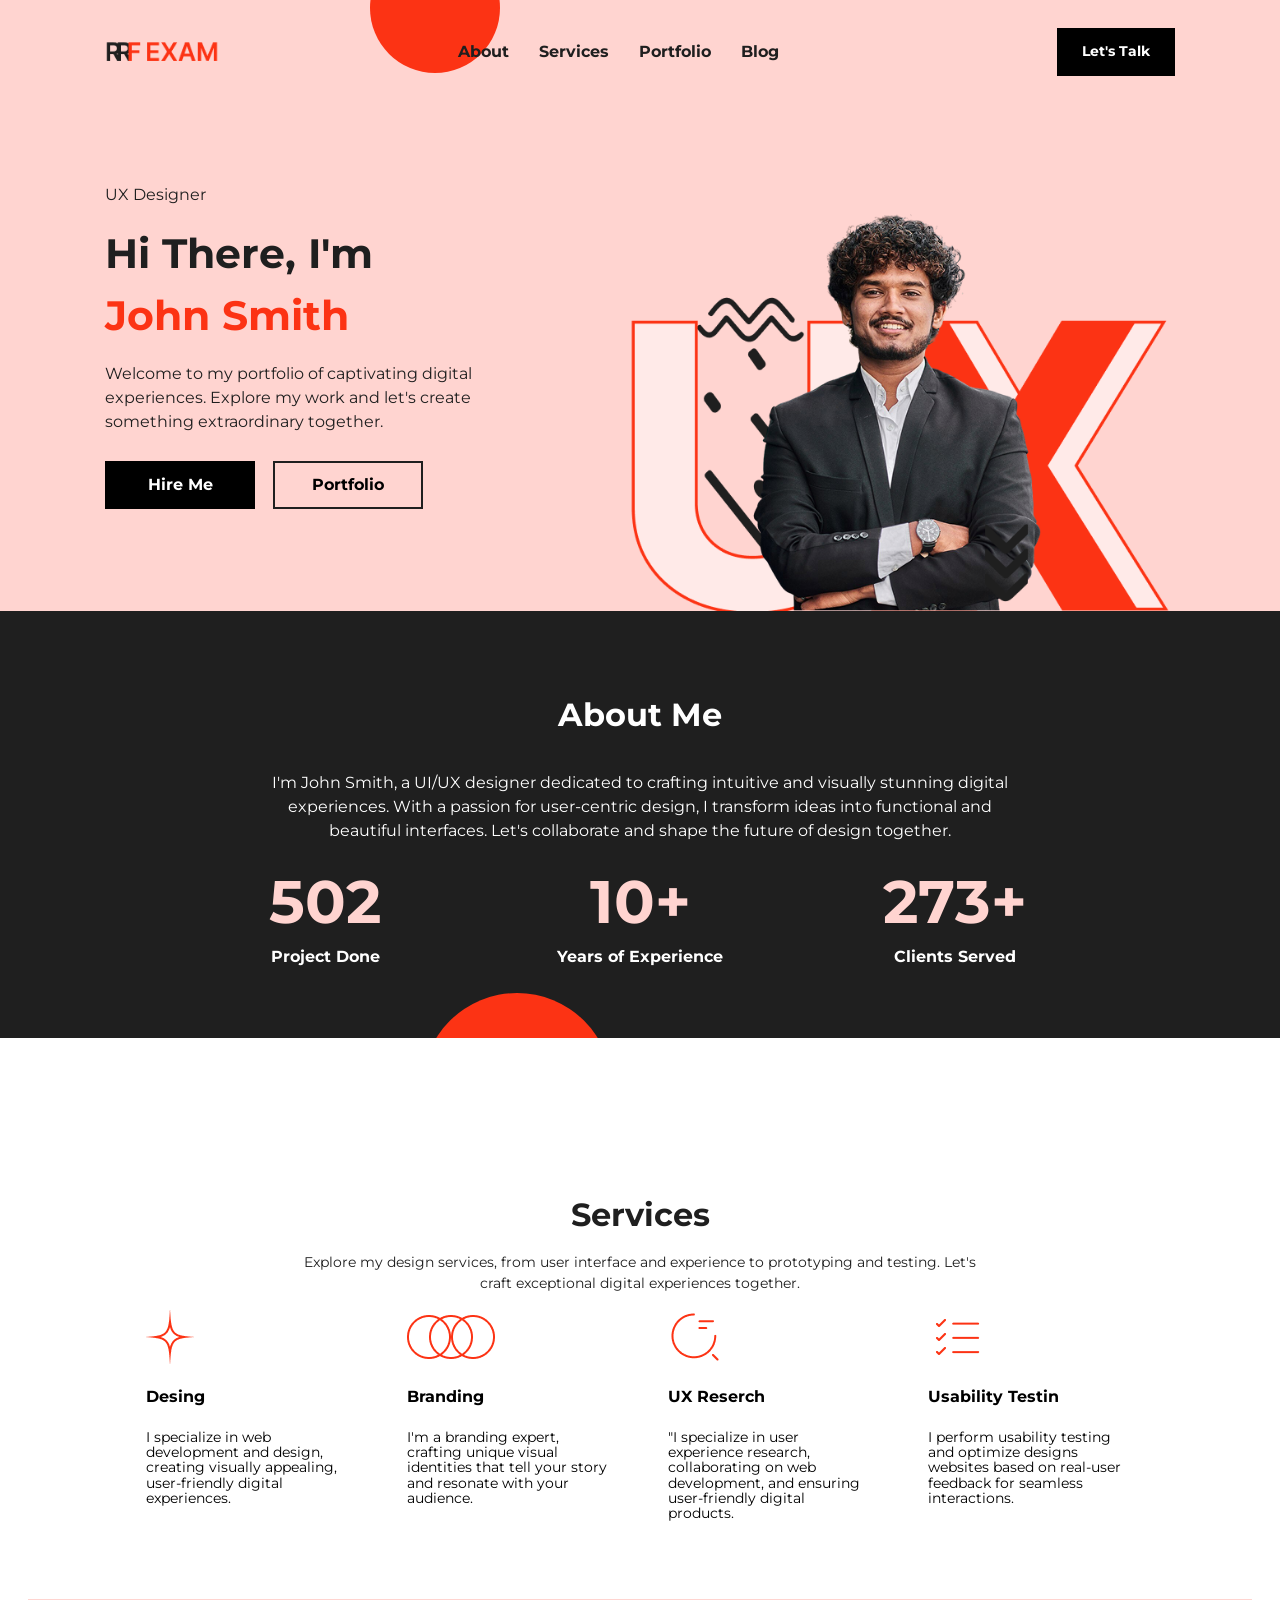
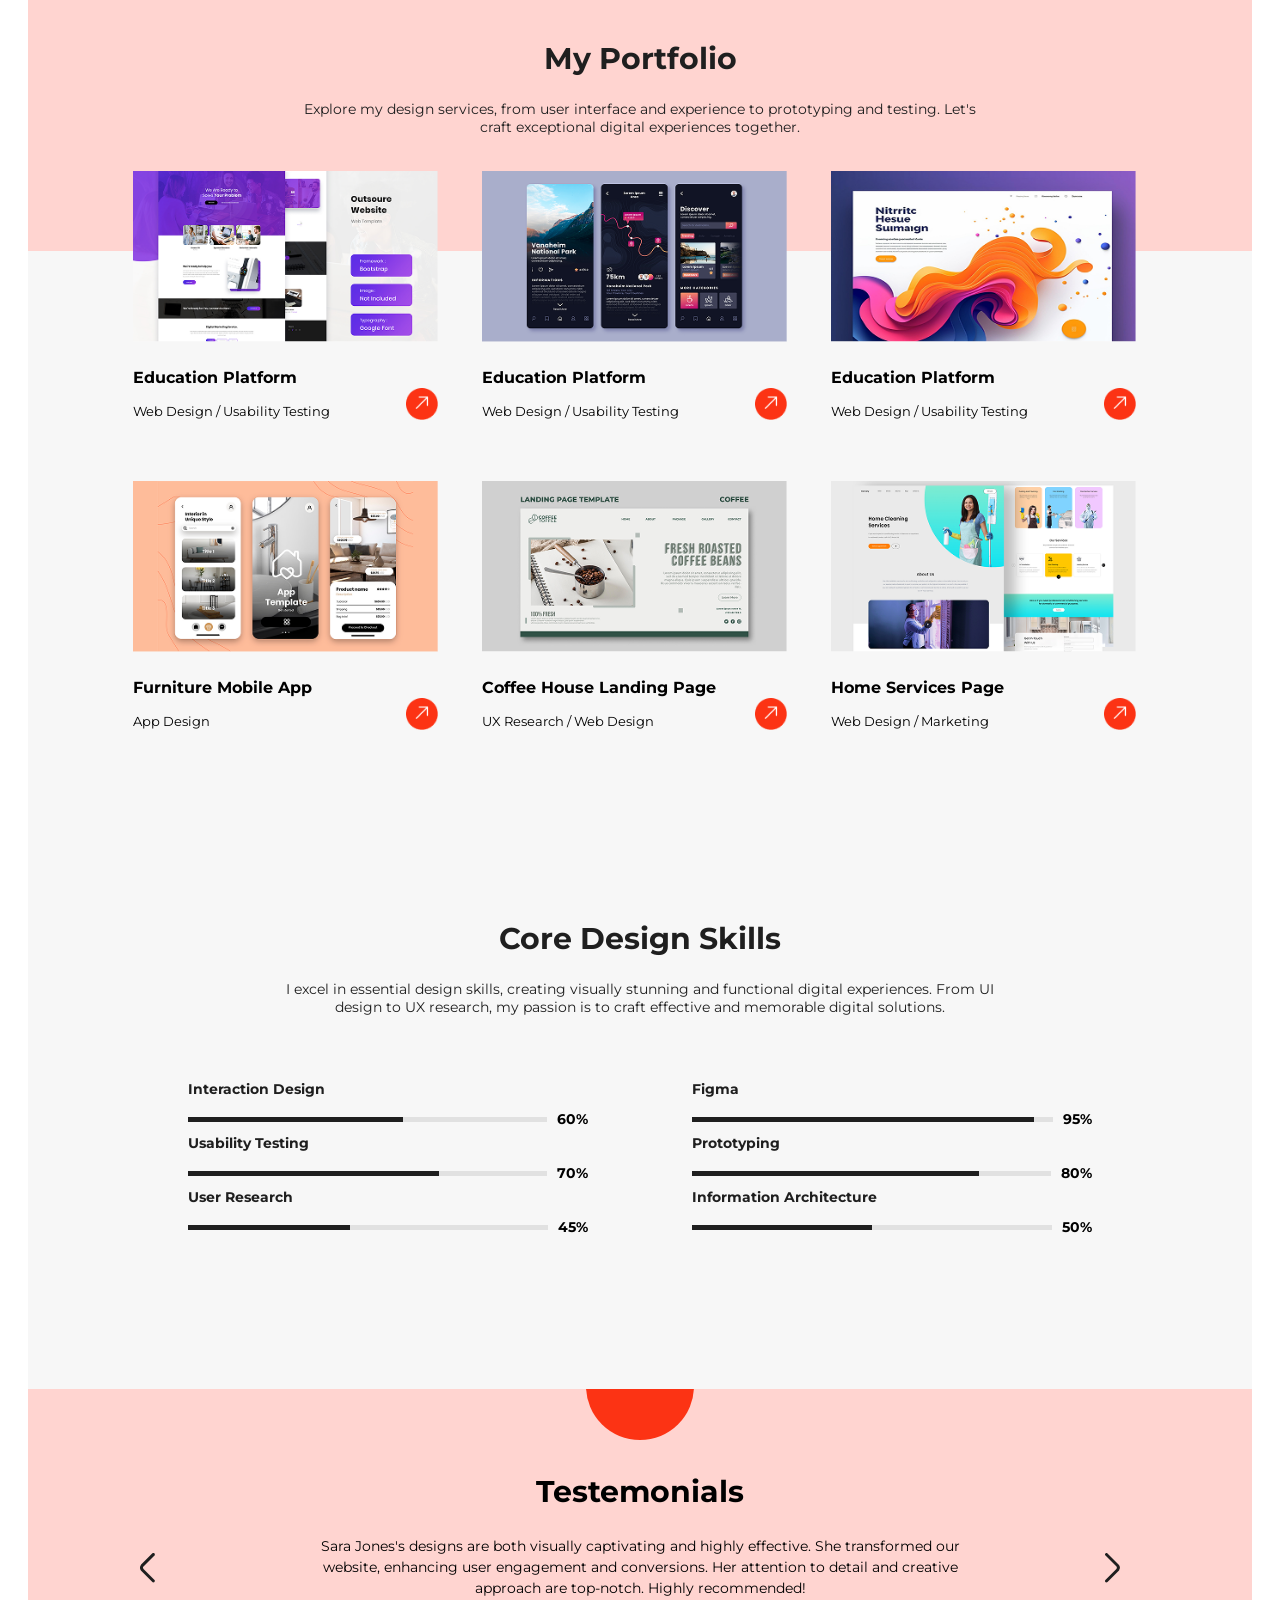
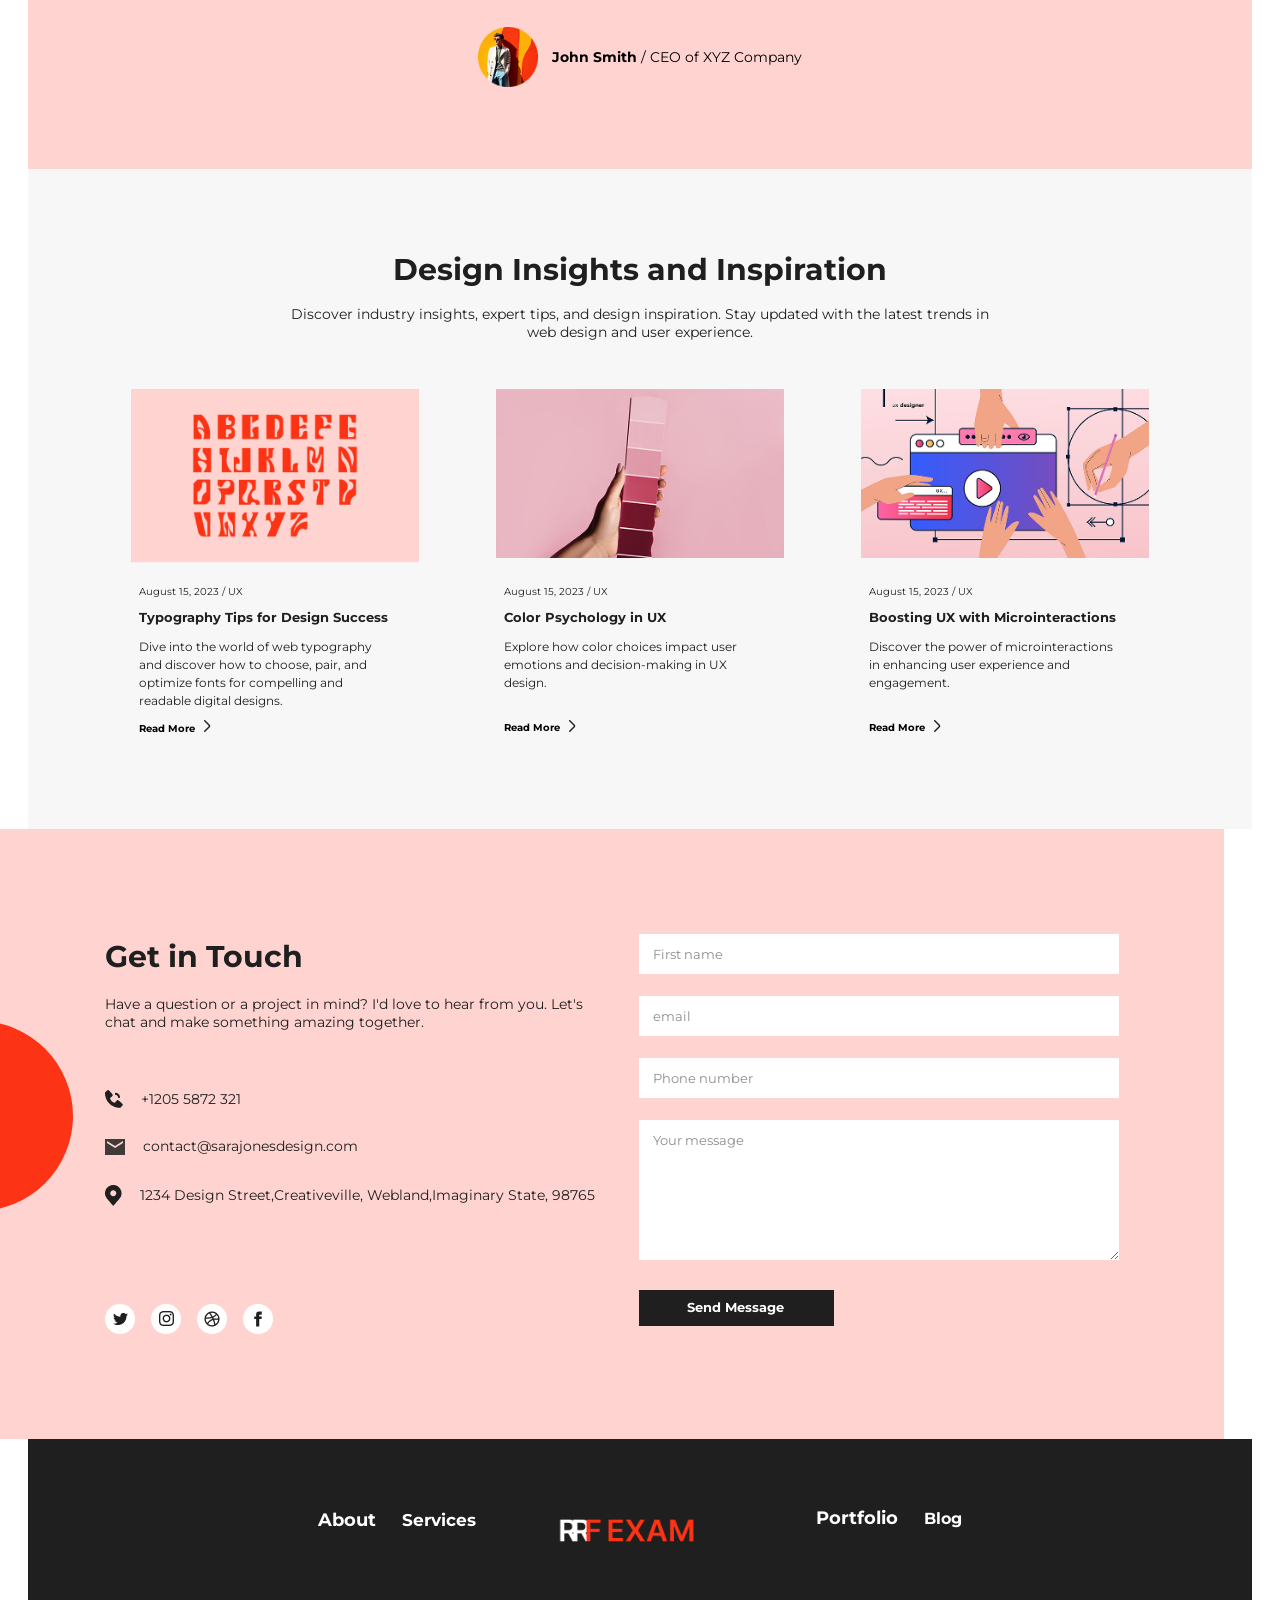
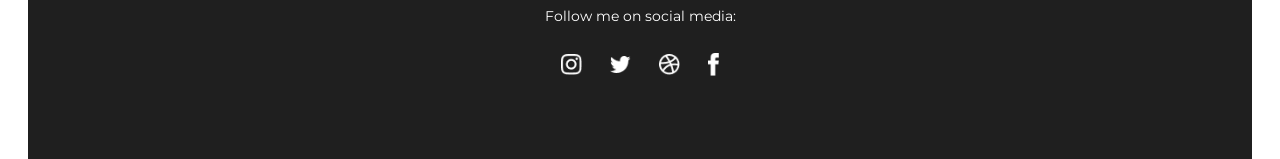
==== commit 01b050f9: "Added Responsive About Area" ====
--- a/portfolio-one-responsive/index.html
+++ b/portfolio-one-responsive/index.html
@@ -27,7 +27,7 @@
         </div>
 
         <!-- Menu -->
-        <nav class="header-menu w-[360px] hidden md:flex">
+        <nav class="font-montserrat header-menu w-[360px] hidden md:flex">
           <ul class="flex items-center gap-[30px] leading-[130%]">
             <li>
               <a class="font-bold text[18px] text-[#1f1f1f]" href="#">About</a>
@@ -52,7 +52,7 @@
         <div
           class="header-btn bg-black text-white w-[96px] md:w-[118px] h-[30px] md:h-[48px] px-4 md:px-6 py-2 md:py-3 text-xs md:text-base font-normal md:font-bold leading-[110%] flex items-center justify-center"
         >
-          <a class="text-[14px]" href="">Let's Talk</a>
+          <a class="font-montserrat text-[14px]" href="">Let's Talk</a>
         </div>
 
         <!-- Hamburger Menu -->
@@ -152,25 +152,23 @@
 
     <!-- About Area -->
     <div
-      class="about-area relative w-[1224px] h-[378px] bg-[#1f1f1f] px-[188px] pb-[70px] flex flex-col gap-[14px] overflow-hidden"
+      class="about-area relative w-full min-h-[23.625rem] bg-[#1f1f1f] px-[4%] py-16 py-20 xl:pb-[70px] flex flex-col gap-[14px] overflow-hidden"
     >
       <!-- Circle -->
       <div
-        class="about-circle absolute w-[190px] h-[190px] left-[517px] -bottom-[145px] bg-[#FC3314] rounded-full z-0"
+        class="about-circle absolute w-[11.875rem] h-[11.875rem] left-1/2 -translate-x-1/2 xl:left-[517px] -bottom-[9.0625rem] bg-[#FC3314] rounded-full z-0"
       ></div>
 
       <!-- About Text -->
       <div
-        class="about-text text-center mx-auto flex flex-col gap-[24px] text-white mt-14"
+        class="about-text text-center mx-auto flex flex-col gap-8 text-white max-w-[50rem] w-full px-4"
       >
         <h2
-          class="text-[32px] font-bold leading-[150%] font-montserrat text-white"
+          class="text-3xl md:text-4xl lg:text-[32px] font-bold leading-[150%] font-montserra"
         >
           About Me
         </h2>
-        <p
-          class="font-montserrat font-normal text-white text-[14px] leading-[150%] w-[740px]"
-        >
+        <p class="font-montserrat font-normal text-base leading-[150%]">
           I'm John Smith, a UI/UX designer dedicated to crafting intuitive and
           visually stunning digital experiences. With a passion for user-centric
           design, I transform ideas into functional and beautiful interfaces.
@@ -180,40 +178,40 @@
 
       <!-- info -->
       <div
-        class="about-info-wrapper relative w-[852px] flex gap-[80px] justify-center mx-auto"
+        class="about-info-wrapper relative w-full flex flex-col sm:flex-row gap-6 md:gap-[80px] justify-center mx-auto max-w-[56rem] px-4"
       >
-        <div class="about-info w-[312px] text-center">
+        <div class="about-info flex-1 text-center">
           <h2
-            class="font-montserrat font-bold text-[60px] leading-[150%] text-[#FFD4D0]"
+            class="font-montserrat font-bold text-3xl md:text-5xl lg:text-[60px] leading-[150%] text-[#FFD4D0]"
           >
             502
           </h2>
           <h4
-            class="font-montserrat font-bold text-[16px] text-white leading-[130%]"
+            class="font-montserrat font-bold text-sm md:text-base lg:text-[16px] text-white leading-[130%]"
           >
             Project Done
           </h4>
         </div>
-        <div class="about-info w-[312px] text-center">
+        <div class="about-info flex-1 text-center">
           <h2
-            class="font-montserrat font-bold text-[60px] leading-[150%] text-[#FFD4D0]"
+            class="font-montserrat font-bold text-3xl md:text-5xl lg:text-[60px] leading-[150%] text-[#FFD4D0]"
           >
             10+
           </h2>
           <h4
-            class="font-montserrat font-bold text-[16px] text-white leading-[130%]"
+            class="font-montserrat font-bold text-sm md:text-base lg:text-[16px] text-white leading-[130%]"
           >
             Years of Experience
           </h4>
         </div>
-        <div class="about-info w-[312px] text-center">
+        <div class="about-info flex-1 text-center">
           <h2
-            class="font-montserrat font-bold text-[60px] leading-[150%] text-[#FFD4D0]"
+            class="font-montserrat font-bold text-3xl md:text-5xl lg:text-[60px] leading-[150%] text-[#FFD4D0]"
           >
             273+
           </h2>
           <h4
-            class="font-montserrat font-bold text-[16px] text-white leading-[130%]"
+            class="font-montserrat font-bold text-sm md:text-base lg:text-[16px] text-white leading-[130%]"
           >
             Clients Served
           </h4>
--- a/portfolio-one-responsive/assets/css/output.css
+++ b/portfolio-one-responsive/assets/css/output.css
@@ -24,14 +24,20 @@
     --spacing: 0.25rem;
     --text-xs: 0.75rem;
     --text-xs--line-height: calc(1 / 0.75);
+    --text-sm: 0.875rem;
+    --text-sm--line-height: calc(1.25 / 0.875);
     --text-base: 1rem;
     --text-base--line-height: calc(1.5 / 1);
     --text-xl: 1.25rem;
     --text-xl--line-height: calc(1.75 / 1.25);
     --text-2xl: 1.5rem;
     --text-2xl--line-height: calc(2 / 1.5);
+    --text-3xl: 1.875rem;
+    --text-3xl--line-height: calc(2.25 / 1.875);
     --text-4xl: 2.25rem;
     --text-4xl--line-height: calc(2.5 / 2.25);
+    --text-5xl: 3rem;
+    --text-5xl--line-height: 1;
     --font-weight-normal: 400;
     --font-weight-bold: 700;
     --ease-in-out: cubic-bezier(0.4, 0, 0.2, 1);
@@ -210,12 +216,21 @@
   .-right-0 {
     right: calc(var(--spacing) * -0);
   }
+  .-bottom-\[9\.0625rem\] {
+    bottom: calc(9.0625rem * -1);
+  }
   .-bottom-\[145px\] {
     bottom: calc(145px * -1);
   }
   .-left-\[117px\] {
     left: calc(117px * -1);
   }
+  .left-1 {
+    left: calc(var(--spacing) * 1);
+  }
+  .left-1\/2 {
+    left: calc(1/2 * 100%);
+  }
   .left-\[40\%\] {
     left: 40%;
   }
@@ -285,6 +300,9 @@
   .h-\[5px\] {
     height: 5px;
   }
+  .h-\[11\.875rem\] {
+    height: 11.875rem;
+  }
   .h-\[14px\] {
     height: 14px;
   }
@@ -432,12 +450,18 @@
   .h-screen {
     height: 100vh;
   }
+  .min-h-\[23\.625rem\] {
+    min-height: 23.625rem;
+  }
   .w-64 {
     width: calc(var(--spacing) * 64);
   }
   .w-270 {
     width: calc(var(--spacing) * 270);
   }
+  .w-\[11\.875rem\] {
+    width: 11.875rem;
+  }
   .w-\[26px\] {
     width: 26px;
   }
@@ -600,14 +624,40 @@
   .w-full {
     width: 100%;
   }
+  .max-w-\[46\.5rem\] {
+    max-width: 46.5rem;
+  }
+  .max-w-\[50rem\] {
+    max-width: 50rem;
+  }
+  .max-w-\[56\.5rem\] {
+    max-width: 56.5rem;
+  }
+  .max-w-\[56rem\] {
+    max-width: 56rem;
+  }
+  .max-w-\[66\.5rem\] {
+    max-width: 66.5rem;
+  }
   .max-w-\[690px\] {
     max-width: 690px;
   }
   .max-w-\[1192px\] {
     max-width: 1192px;
   }
+  .flex-1 {
+    flex: 1;
+  }
   .border-collapse {
     border-collapse: collapse;
+  }
+  .-translate-x-1 {
+    --tw-translate-x: calc(var(--spacing) * -1);
+    translate: var(--tw-translate-x) var(--tw-translate-y);
+  }
+  .-translate-x-1\/2 {
+    --tw-translate-x: calc(calc(1/2 * 100%) * -1);
+    translate: var(--tw-translate-x) var(--tw-translate-y);
   }
   .translate-x-full {
     --tw-translate-x: 100%;
@@ -655,6 +705,9 @@
   .gap-6 {
     gap: calc(var(--spacing) * 6);
   }
+  .gap-8 {
+    gap: calc(var(--spacing) * 8);
+  }
   .gap-\[8px\] {
     gap: 8px;
   }
@@ -819,6 +872,12 @@
   .px-6 {
     padding-inline: calc(var(--spacing) * 6);
   }
+  .px-10 {
+    padding-inline: calc(var(--spacing) * 10);
+  }
+  .px-\[4\%\] {
+    padding-inline: 4%;
+  }
   .px-\[8px\] {
     padding-inline: 8px;
   }
@@ -857,6 +916,12 @@
   }
   .py-4 {
     padding-block: calc(var(--spacing) * 4);
+  }
+  .py-16 {
+    padding-block: calc(var(--spacing) * 16);
+  }
+  .py-20 {
+    padding-block: calc(var(--spacing) * 20);
   }
   .py-\[8px\] {
     padding-block: 8px;
@@ -924,6 +989,18 @@
   .text-2xl {
     font-size: var(--text-2xl);
     line-height: var(--tw-leading, var(--text-2xl--line-height));
+  }
+  .text-3xl {
+    font-size: var(--text-3xl);
+    line-height: var(--tw-leading, var(--text-3xl--line-height));
+  }
+  .text-base {
+    font-size: var(--text-base);
+    line-height: var(--tw-leading, var(--text-base--line-height));
+  }
+  .text-sm {
+    font-size: var(--text-sm);
+    line-height: var(--tw-leading, var(--text-sm--line-height));
   }
   .text-xl {
     font-size: var(--text-xl);
@@ -1163,6 +1240,21 @@
       gap: 48px;
     }
   }
+  .md\:gap-\[60px\] {
+    @media (width >= 48rem) {
+      gap: 60px;
+    }
+  }
+  .md\:gap-\[70px\] {
+    @media (width >= 48rem) {
+      gap: 70px;
+    }
+  }
+  .md\:gap-\[80px\] {
+    @media (width >= 48rem) {
+      gap: 80px;
+    }
+  }
   .md\:bg-green-200 {
     @media (width >= 48rem) {
       background-color: var(--color-green-200);
@@ -1197,6 +1289,12 @@
     @media (width >= 48rem) {
       font-size: var(--text-4xl);
       line-height: var(--tw-leading, var(--text-4xl--line-height));
+    }
+  }
+  .md\:text-5xl {
+    @media (width >= 48rem) {
+      font-size: var(--text-5xl);
+      line-height: var(--tw-leading, var(--text-5xl--line-height));
     }
   }
   .md\:text-base {
@@ -1256,6 +1354,21 @@
       font-size: 16px;
     }
   }
+  .lg\:text-\[32px\] {
+    @media (width >= 64rem) {
+      font-size: 32px;
+    }
+  }
+  .lg\:text-\[60px\] {
+    @media (width >= 64rem) {
+      font-size: 60px;
+    }
+  }
+  .xl\:left-\[517px\] {
+    @media (width >= 80rem) {
+      left: 517px;
+    }
+  }
   .xl\:gap-\[32px\] {
     @media (width >= 80rem) {
       gap: 32px;
@@ -1279,6 +1392,11 @@
   .xl\:py-\[12px\] {
     @media (width >= 80rem) {
       padding-block: 12px;
+    }
+  }
+  .xl\:pb-\[70px\] {
+    @media (width >= 80rem) {
+      padding-bottom: 70px;
     }
   }
   .xl\:text-\[41px\] {
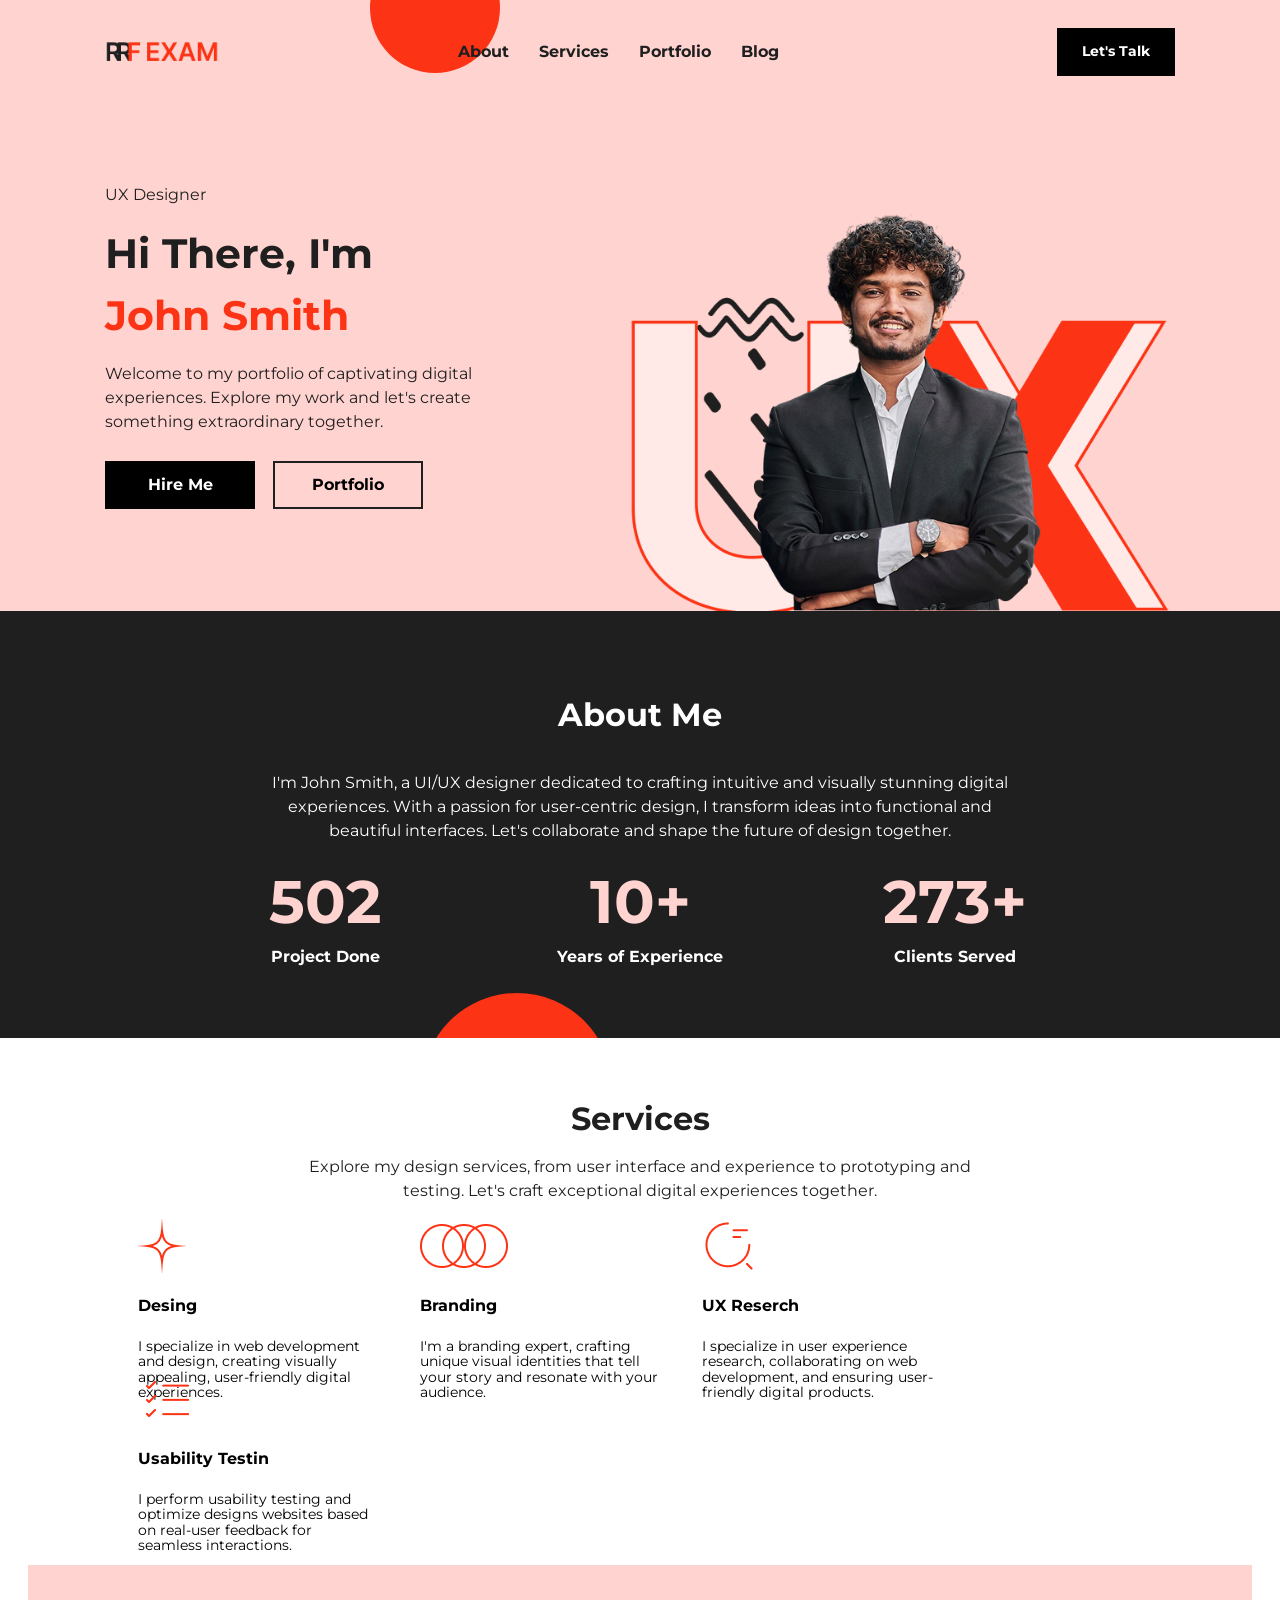
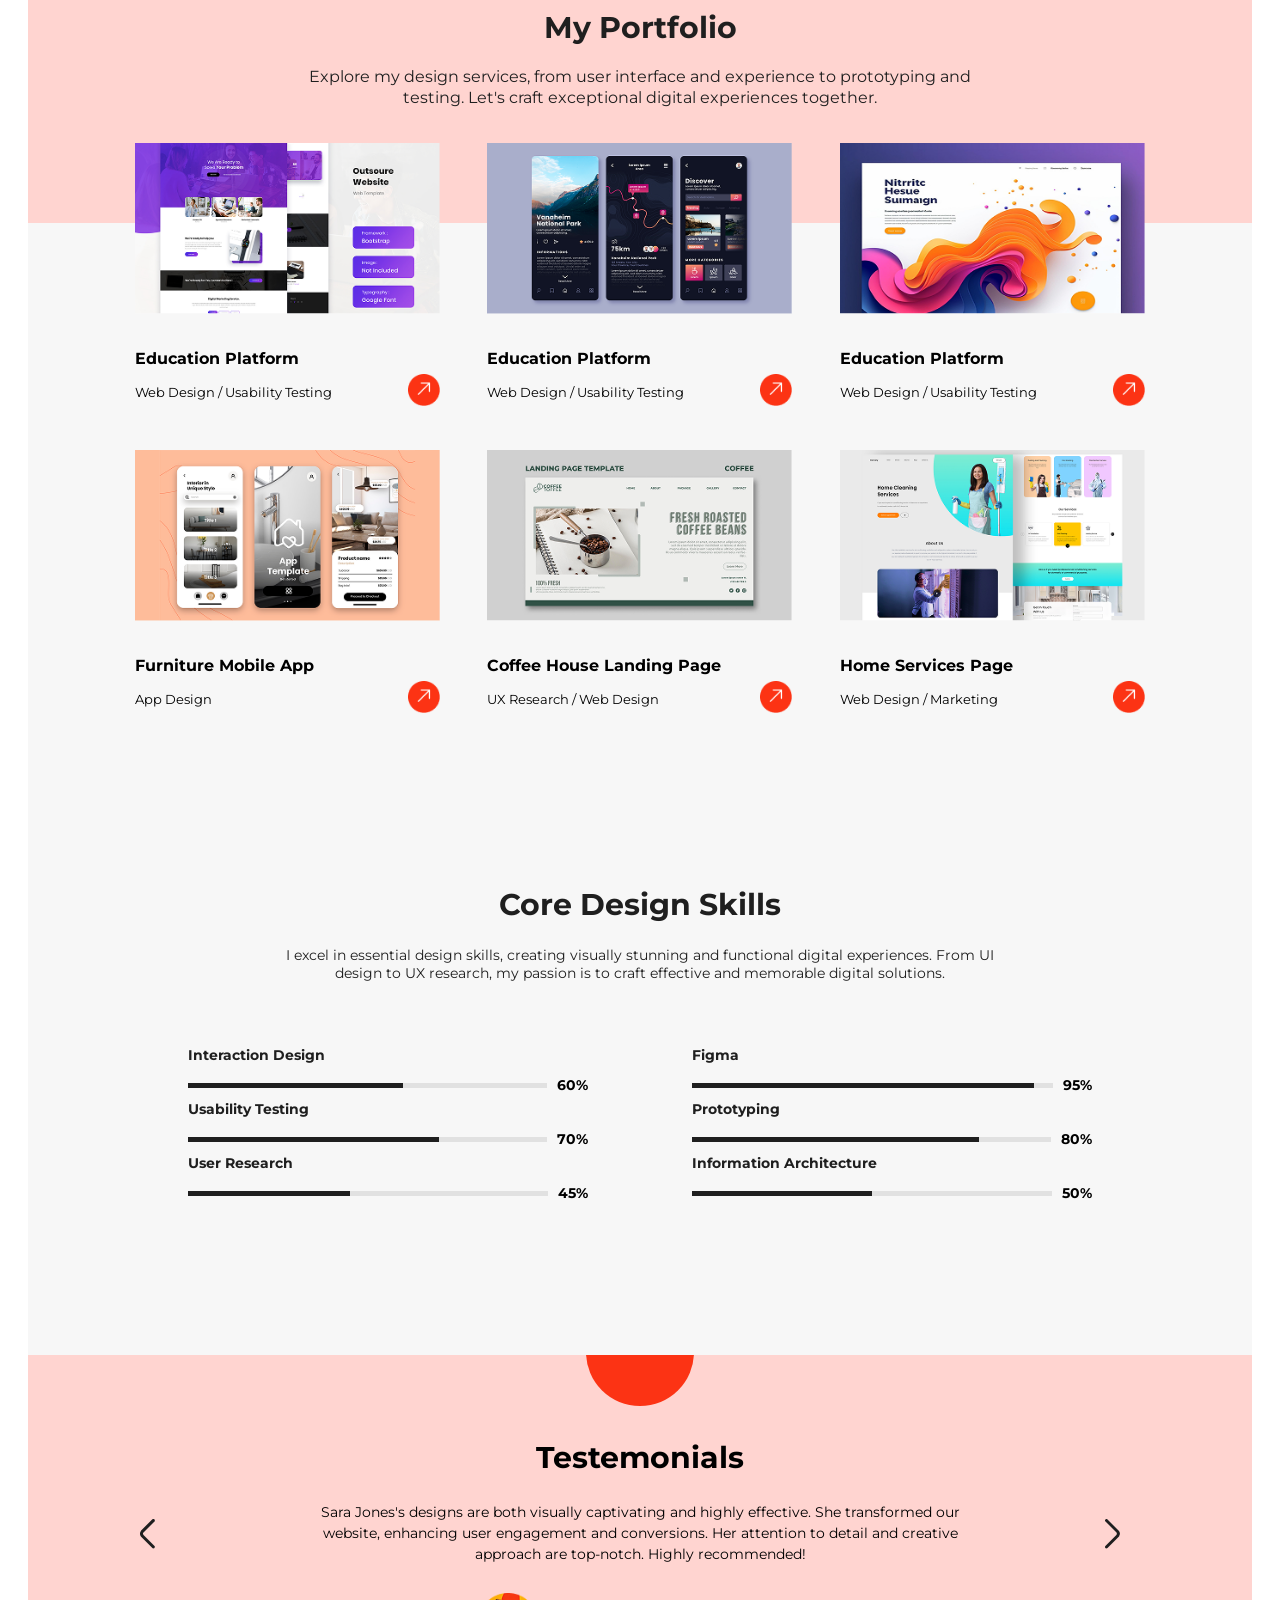
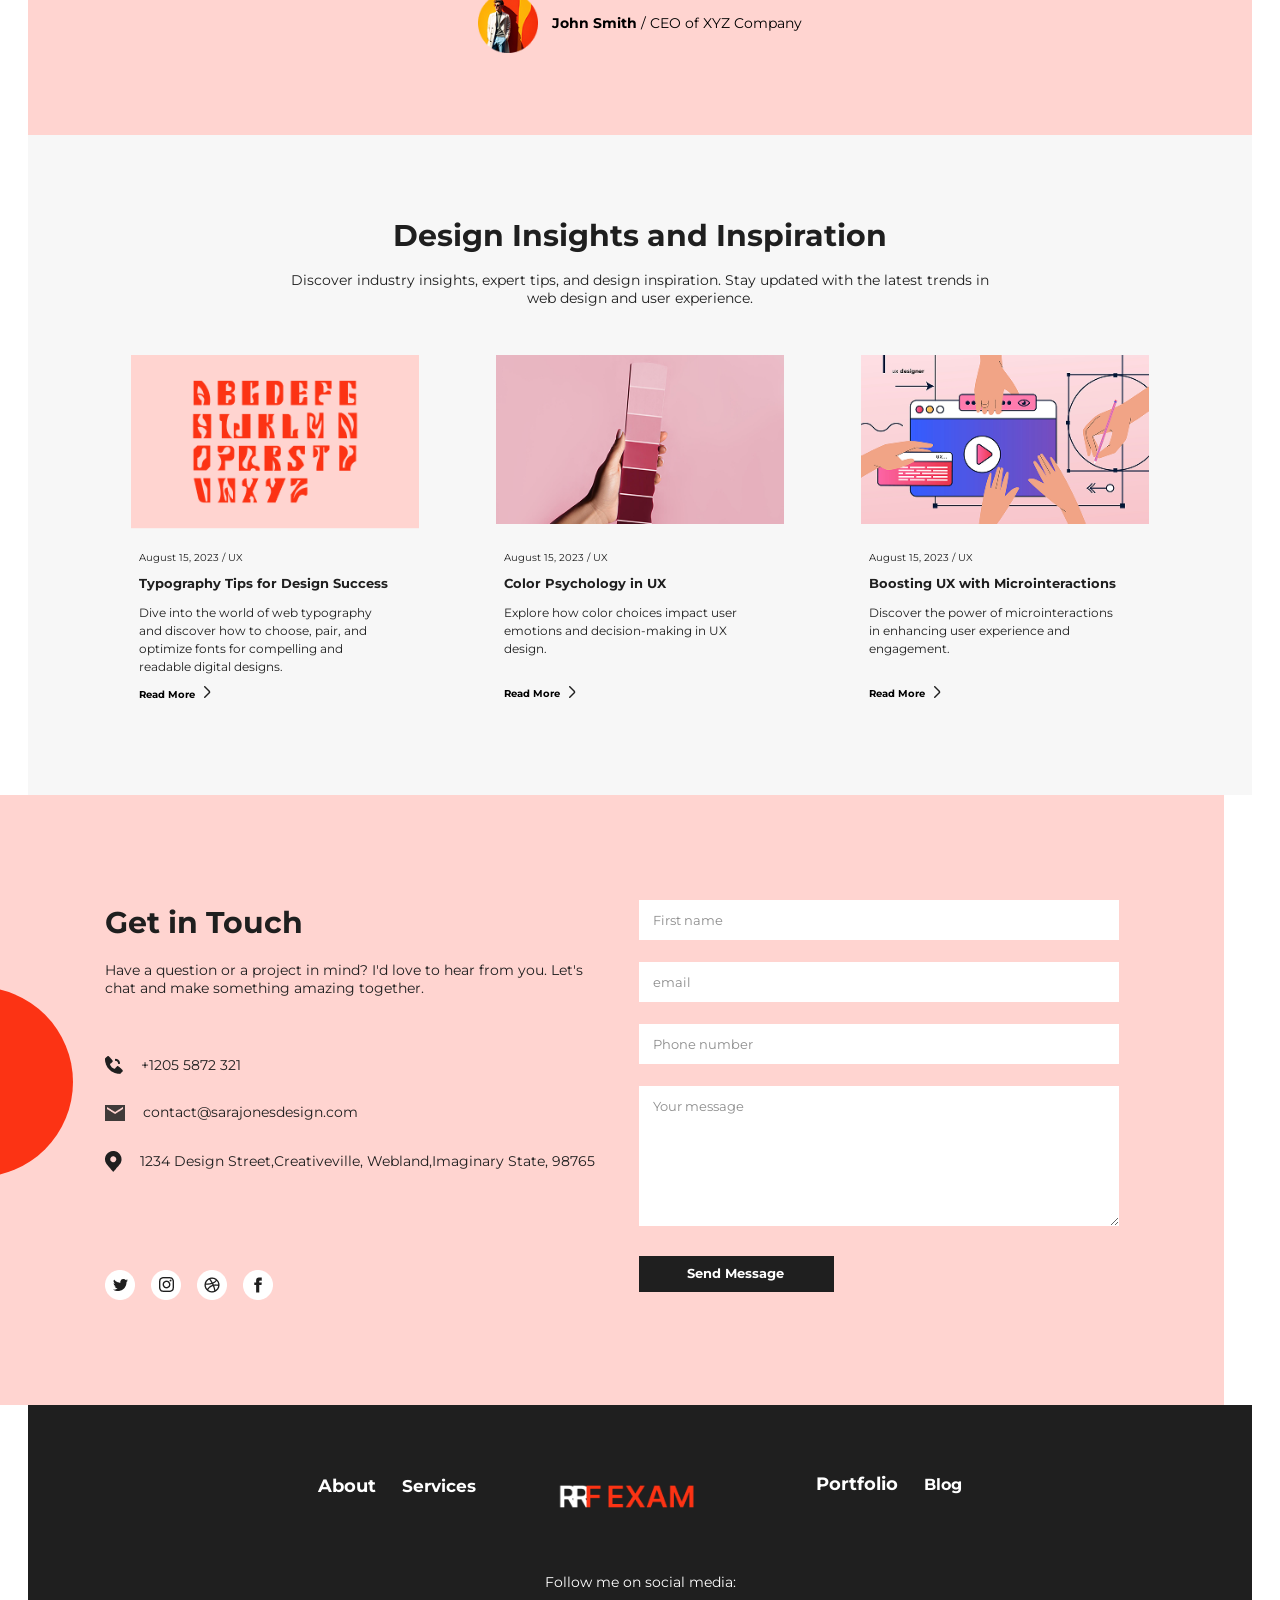
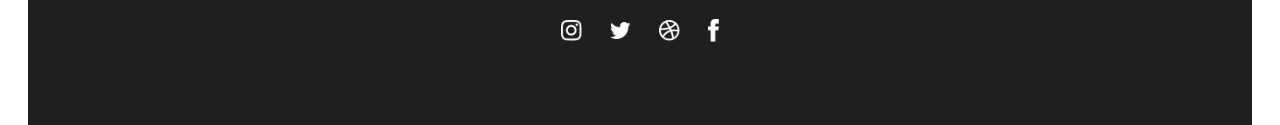
==== commit 84a18dd6: "Added Responsive Service Area and Portfolio Area" ====
--- a/portfolio-one-responsive/index.html
+++ b/portfolio-one-responsive/index.html
@@ -219,22 +219,22 @@
       </div>
     </div>
 
-    <!-- Service Section -->
-    <div
-      class="service-section w-[1224px] h-[561px] px-[122px] py-[10px] flex flex-col justify-center mx-auto"
+    <!-- Service Area -->
+    <section
+      class="service-area px-[4%] xl:px-[122px] py-2 min-h-[32.938rem] w-full flex flex-col justify-center items-center mx-auto"
     >
-      <div class="service-text flex flex-col">
+      <div class="service-text w-[74.5rem] flex flex-col gap-7">
         <!-- Heding -->
         <div
-          class="services-heading w-[705px] flex flex-col gap-[24px] self-center text-center"
+          class="services-heading max-w-[705px] flex flex-col gap-6 self-center text-center"
         >
           <h2
-            class="font-montserrat font-bold text-[32px] leading-[80%] text-[#1f1f1f]"
+            class="font-montserrat font-bold text-2xl md:text-3xl lg:text-[32px] leading-[80%] text-[#1f1f1f]"
           >
             Services
           </h2>
           <p
-            class="font-montserrat font-normal text-[14px] leading-[150%] text-[#1f1f1f]"
+            class="font-montserrat font-normal text-sm md:text-base leading-[150%] text-[#1f1f1f]"
           >
             Explore my design services, from user interface and experience to
             prototyping and testing. Let's craft exceptional digital experiences
@@ -244,99 +244,83 @@
       </div>
 
       <!-- Services Wrapper -->
-      <div class="services-wrapper w-[1020px] flex gap-[23px] self-center">
-        <div
-          class="service-card w-[274px] p-[16px] flex flex-col gap-[24px] h-[141px]"
-        >
-          <div class="service-icon">
+      <div class="services-wrapper flex flex-wrap gap-2 md:gap-3 self-center">
+        <div
+          class="service-card md:w-[270px] p-4 flex flex-col gap-6 md:h-[141px] text-center md:text-start"
+        >
+          <div class="service-icon flex justify-center md:justify-start">
             <img src="./assets/images/Vector.png" alt="" />
           </div>
-          <h3
-            class="font-montserrat font-bold text-[16px] leading-[110%] text-start"
-          >
+          <h3 class="font-montserrat font-bold text-[16px] leading-[110%]">
             Desing
           </h3>
-          <p
-            class="font-montserrat font-normal text-[14px] leading-[110%] text-start"
-          >
+          <p class="font-montserrat font-normal text-[14px] leading-[110%]">
             I specialize in web development and design, creating visually
             appealing, user-friendly digital experiences.
           </p>
         </div>
         <div
-          class="service-card w-[274px] p-[16px] flex flex-col gap-[24px] h-[141px]"
-        >
-          <div class="service-icon">
+          class="service-card md:w-[270px] p-[16px] flex flex-col gap-6 md:h-[141px] text-center md:text-start"
+        >
+          <div class="service-icon flex justify-center md:justify-start">
             <img src="./assets/images/Vector (1).png" alt="" />
           </div>
-          <h3
-            class="font-montserrat font-bold text-[16px] leading-[110%] text-start"
-          >
+          <h3 class="font-montserrat font-bold text-[16px] leading-[110%]">
             Branding
           </h3>
-          <p
-            class="font-montserrat font-normal text-[14px] leading-[110%] text-start"
-          >
+          <p class="font-montserrat font-normal text-[14px] leading-[110%]">
             I'm a branding expert, crafting unique visual identities that tell
             your story and resonate with your audience.
           </p>
         </div>
         <div
-          class="service-card w-[274px] p-[16px] flex flex-col gap-[24px] h-[141px]"
-        >
-          <div class="service-icon">
+          class="service-card md:w-[270px] p-[16px] flex flex-col gap-6 md:h-[141px] text-center md:text-start"
+        >
+          <div class="service-icon flex justify-center md:justify-start">
             <img src="./assets/images/Vector (2).png" alt="" />
           </div>
-          <h3
-            class="font-montserrat font-bold text-[16px] leading-[110%] text-start"
-          >
+          <h3 class="font-montserrat font-bold text-[16px] leading-[110%]">
             UX Reserch
           </h3>
-          <p
-            class="font-montserrat font-normal text-[14px] leading-[110%] text-start"
-          >
-            "I specialize in user experience research, collaborating on web
+          <p class="font-montserrat font-normal text-[14px] leading-[110%]">
+            I specialize in user experience research, collaborating on web
             development, and ensuring user-friendly digital products.
           </p>
         </div>
         <div
-          class="service-card w-[274px] p-[16px] flex flex-col gap-[24px] h-[141px]"
-        >
-          <div class="service-icon">
+          class="service-card md:w-[270px] p-[16px] flex flex-col gap-6 md:h-[141px] text-center md:text-start"
+        >
+          <div class="service-icon flex justify-center md:justify-start">
             <img src="./assets/images/Vector (3).png" alt="" />
           </div>
-          <h3
-            class="font-montserrat font-bold text-[16px] leading-[110%] text-start"
-          >
+          <h3 class="font-montserrat font-bold text-[16px] leading-[110%]">
             Usability Testin
           </h3>
-          <p
-            class="font-montserrat font-normal text-[14px] leading-[110%] text-start"
-          >
+          <p class="font-montserrat font-normal text-[14px] leading-[110%]">
             I perform usability testing and optimize designs websites based on
             real-user feedback for seamless interactions.
           </p>
         </div>
       </div>
-    </div>
-
-    <!-- Portfolio Section -->
+    </section>
+
+    <!-- Portfolio Area -->
     <div
-      class="portfolio-area w-[1224px] h-[840px] flex flex-col mx-auto bg-[#f7f7f7]"
+      class="portfolio-area w-full max-w-[1224px] min-h-[840px] flex flex-col mx-auto bg-[#f7f7f7]"
     >
       <div
-        class="portfolio-heading bg-[#ffd4d0] w-full h-[258px] px-[110px] pt-[18px] pb-[120px] flex justify-center items-center"
+        class="portfolio-heading bg-[#ffd4d0] w-full min-h-[258px] px-[5%] sm:px-[8%] lg:px-[110px] pt-[10px] md:pt-[18px] pb-[80px] md:pb-[120px] flex justify-center items-center"
       >
         <div
-          class="portfolio-heading-wrapper w-full max-w-[1192px] h-[70px] flex flex-col gap-[22px]"
+          class="portfolio-heading-wrapper w-full max-w-[1192px] h-auto md:h-[70px] flex flex-col gap-4 md:gap-5"
         >
           <h2
-            class="font-montserrat font-bold text-[#1f1f1f] text-[30px] leading-[130%] text-center"
+            class="font-montserrat font-bold text-[#1f1f1f] text-2xl md:text-[30px] leading-[130%] text-center"
           >
             My Portfolio
           </h2>
           <p
-            class="w-full max-w-[690px] font-montserrat font-normal text-[#1f1f1f] text-[14px] leading-[130%] text-center self-center"
+            class="w-full max-w-[690px] font-montserrat font-normal text-[#1f1f1f] text-sm md:text-base leading-[130%] text-center self-center px-4 md:px-0"
           >
             Explore my design services, from user interface and experience to
             prototyping and testing. Let's craft exceptional digital experiences
@@ -346,14 +330,16 @@
       </div>
 
       <div
-        class="portfolio-card-wrapper w-full h-[700px] flex flex-col gap-[100px] px-[105px] pb-[48px] -mt-[80px]"
+        class="portfolio-card-wrapper w-full flex flex-col gap-[40px] md:gap-[100px] px-[5%] sm:px-[8%] lg:px-[105px] pb-[35px] md:pb-[48px] -mt-[60px] md:-mt-[80px]"
       >
-        <!-- Row 1 -->
-        <div
-          class="portfolio-cards-row1 w-full mx-w-[1192px] h-[210px] flex gap-[44px]"
+        <!-- Row -->
+        <div
+          class="portfolio-cards-row1 w-full mx-w-[1192px] grid grid-cols-1 sm:grid-cols-2 md:grid-cols-3 gap-[24px] md:gap-[44px]"
         >
           <!-- Card 1 -->
-          <div class="portfolio-card w-[305px] h-full flex flex-col gap-[26px]">
+          <div
+            class="portfolio-card w-[305px] h-full flex flex-col mx-auto gap-[26px]"
+          >
             <!-- Image -->
             <div
               class="portfolio-card-image w-full h-[180px] bg-center bg-cover bg-no-repeat"
@@ -388,7 +374,9 @@
             </div>
           </div>
           <!-- Card 2 -->
-          <div class="portfolio-card w-[305px] h-full flex flex-col gap-[26px]">
+          <div
+            class="portfolio-card w-[305px] h-full flex flex-col mx-auto gap-[26px]"
+          >
             <!-- Image -->
             <div
               class="portfolio-card-image w-full h-[180px] bg-center bg-cover bg-no-repeat"
@@ -423,7 +411,9 @@
             </div>
           </div>
           <!-- Card 3 -->
-          <div class="portfolio-card w-[305px] h-full flex flex-col gap-[26px]">
+          <div
+            class="portfolio-card w-[305px] h-full flex flex-col mx-auto gap-[26px]"
+          >
             <!-- Image -->
             <div
               class="portfolio-card-image w-full h-[180px] bg-center bg-cover bg-no-repeat"
@@ -457,14 +447,10 @@
               </div>
             </div>
           </div>
-        </div>
-
-        <!-- Row 2 -->
-        <div
-          class="portfolio-cards-row1 w-full mx-w-[1192px] h-[210px] flex gap-[44px]"
-        >
           <!-- Card 4 -->
-          <div class="portfolio-card w-[305px] h-full flex flex-col gap-[26px]">
+          <div
+            class="portfolio-card w-[305px] h-full flex flex-col mx-auto gap-[26px]"
+          >
             <!-- Image -->
             <div
               class="portfolio-card-image w-full h-[180px] bg-center bg-cover bg-no-repeat"
@@ -499,7 +485,9 @@
             </div>
           </div>
           <!-- Card 5 -->
-          <div class="portfolio-card w-[305px] h-full flex flex-col gap-[26px]">
+          <div
+            class="portfolio-card w-[305px] h-full flex flex-col mx-auto gap-[26px]"
+          >
             <!-- Image -->
             <div
               class="portfolio-card-image w-full h-[180px] bg-center bg-cover bg-no-repeat"
@@ -534,7 +522,9 @@
             </div>
           </div>
           <!-- Card 6 -->
-          <div class="portfolio-card w-[305px] h-full flex flex-col gap-[26px]">
+          <div
+            class="portfolio-card w-[305px] h-full flex flex-col mx-auto gap-[26px]"
+          >
             <!-- Image -->
             <div
               class="portfolio-card-image w-full h-[180px] bg-center bg-cover bg-no-repeat"
--- a/portfolio-one-responsive/assets/css/output.css
+++ b/portfolio-one-responsive/assets/css/output.css
@@ -261,6 +261,9 @@
   .-mt-\[21px\] {
     margin-top: calc(21px * -1);
   }
+  .-mt-\[60px\] {
+    margin-top: calc(60px * -1);
+  }
   .-mt-\[80px\] {
     margin-top: calc(80px * -1);
   }
@@ -285,6 +288,9 @@
   .flex {
     display: flex;
   }
+  .grid {
+    display: grid;
+  }
   .hidden {
     display: none;
   }
@@ -453,6 +459,18 @@
   .min-h-\[23\.625rem\] {
     min-height: 23.625rem;
   }
+  .min-h-\[30\.938rem\] {
+    min-height: 30.938rem;
+  }
+  .min-h-\[32\.938rem\] {
+    min-height: 32.938rem;
+  }
+  .min-h-\[258px\] {
+    min-height: 258px;
+  }
+  .min-h-\[840px\] {
+    min-height: 840px;
+  }
   .w-64 {
     width: calc(var(--spacing) * 64);
   }
@@ -483,12 +501,18 @@
   .w-\[60px\] {
     width: 60px;
   }
+  .w-\[64\.5rem\] {
+    width: 64.5rem;
+  }
   .w-\[70\%\] {
     width: 70%;
   }
   .w-\[72px\] {
     width: 72px;
   }
+  .w-\[74\.5rem\] {
+    width: 74.5rem;
+  }
   .w-\[80\%\] {
     width: 80%;
   }
@@ -642,8 +666,14 @@
   .max-w-\[690px\] {
     max-width: 690px;
   }
+  .max-w-\[705px\] {
+    max-width: 705px;
+  }
   .max-w-\[1192px\] {
     max-width: 1192px;
+  }
+  .max-w-\[1224px\] {
+    max-width: 1224px;
   }
   .flex-1 {
     flex: 1;
@@ -672,6 +702,9 @@
   .resize {
     resize: both;
   }
+  .grid-cols-1 {
+    grid-template-columns: repeat(1, minmax(0, 1fr));
+  }
   .flex-col {
     flex-direction: column;
   }
@@ -696,15 +729,24 @@
   .justify-items-start {
     justify-items: start;
   }
+  .gap-2 {
+    gap: calc(var(--spacing) * 2);
+  }
   .gap-3 {
     gap: calc(var(--spacing) * 3);
   }
   .gap-4 {
     gap: calc(var(--spacing) * 4);
   }
+  .gap-5 {
+    gap: calc(var(--spacing) * 5);
+  }
   .gap-6 {
     gap: calc(var(--spacing) * 6);
   }
+  .gap-7 {
+    gap: calc(var(--spacing) * 7);
+  }
   .gap-8 {
     gap: calc(var(--spacing) * 8);
   }
@@ -773,6 +815,13 @@
   }
   .gap-\[120px\] {
     gap: 120px;
+  }
+  .space-y-6 {
+    :where(& > :not(:last-child)) {
+      --tw-space-y-reverse: 0;
+      margin-block-start: calc(calc(var(--spacing) * 6) * var(--tw-space-y-reverse));
+      margin-block-end: calc(calc(var(--spacing) * 6) * calc(1 - var(--tw-space-y-reverse)));
+    }
   }
   .self-center {
     align-self: center;
@@ -875,9 +924,15 @@
   .px-10 {
     padding-inline: calc(var(--spacing) * 10);
   }
+  .px-\[3\%\] {
+    padding-inline: 3%;
+  }
   .px-\[4\%\] {
     padding-inline: 4%;
   }
+  .px-\[5\%\] {
+    padding-inline: 5%;
+  }
   .px-\[8px\] {
     padding-inline: 8px;
   }
@@ -941,6 +996,9 @@
   .pt-4 {
     padding-top: calc(var(--spacing) * 4);
   }
+  .pt-\[10px\] {
+    padding-top: 10px;
+  }
   .pt-\[18px\] {
     padding-top: 18px;
   }
@@ -958,6 +1016,9 @@
   }
   .pb-\[8px\] {
     padding-bottom: 8px;
+  }
+  .pb-\[35px\] {
+    padding-bottom: 35px;
   }
   .pb-\[48px\] {
     padding-bottom: 48px;
@@ -1033,6 +1094,9 @@
   }
   .text-\[18px\] {
     font-size: 18px;
+  }
+  .text-\[23px\] {
+    font-size: 23px;
   }
   .text-\[30px\] {
     font-size: 30px;
@@ -1130,6 +1194,11 @@
       width: 138px;
     }
   }
+  .sm\:grid-cols-2 {
+    @media (width >= 40rem) {
+      grid-template-columns: repeat(2, minmax(0, 1fr));
+    }
+  }
   .sm\:flex-row {
     @media (width >= 40rem) {
       flex-direction: row;
@@ -1140,6 +1209,11 @@
       flex-wrap: wrap;
     }
   }
+  .sm\:justify-start {
+    @media (width >= 40rem) {
+      justify-content: flex-start;
+    }
+  }
   .sm\:gap-4 {
     @media (width >= 40rem) {
       gap: calc(var(--spacing) * 4);
@@ -1160,6 +1234,11 @@
       padding-inline: calc(var(--spacing) * 8);
     }
   }
+  .sm\:px-\[8\%\] {
+    @media (width >= 40rem) {
+      padding-inline: 8%;
+    }
+  }
   .md\:left-\[370px\] {
     @media (width >= 48rem) {
       left: 370px;
@@ -1170,6 +1249,11 @@
       margin-top: calc(21px * -1);
     }
   }
+  .md\:-mt-\[80px\] {
+    @media (width >= 48rem) {
+      margin-top: calc(80px * -1);
+    }
+  }
   .md\:ml-0 {
     @media (width >= 48rem) {
       margin-left: calc(var(--spacing) * 0);
@@ -1190,6 +1274,16 @@
       height: 48px;
     }
   }
+  .md\:h-\[70px\] {
+    @media (width >= 48rem) {
+      height: 70px;
+    }
+  }
+  .md\:h-\[141px\] {
+    @media (width >= 48rem) {
+      height: 141px;
+    }
+  }
   .md\:h-auto {
     @media (width >= 48rem) {
       height: auto;
@@ -1210,6 +1304,21 @@
       width: 118px;
     }
   }
+  .md\:w-\[270px\] {
+    @media (width >= 48rem) {
+      width: 270px;
+    }
+  }
+  .md\:w-\[274px\] {
+    @media (width >= 48rem) {
+      width: 274px;
+    }
+  }
+  .md\:grid-cols-3 {
+    @media (width >= 48rem) {
+      grid-template-columns: repeat(3, minmax(0, 1fr));
+    }
+  }
   .md\:flex-row {
     @media (width >= 48rem) {
       flex-direction: row;
@@ -1220,11 +1329,36 @@
       justify-content: center;
     }
   }
+  .md\:justify-start {
+    @media (width >= 48rem) {
+      justify-content: flex-start;
+    }
+  }
   .md\:gap-2 {
     @media (width >= 48rem) {
       gap: calc(var(--spacing) * 2);
     }
   }
+  .md\:gap-3 {
+    @media (width >= 48rem) {
+      gap: calc(var(--spacing) * 3);
+    }
+  }
+  .md\:gap-4 {
+    @media (width >= 48rem) {
+      gap: calc(var(--spacing) * 4);
+    }
+  }
+  .md\:gap-5 {
+    @media (width >= 48rem) {
+      gap: calc(var(--spacing) * 5);
+    }
+  }
+  .md\:gap-6 {
+    @media (width >= 48rem) {
+      gap: calc(var(--spacing) * 6);
+    }
+  }
   .md\:gap-8 {
     @media (width >= 48rem) {
       gap: calc(var(--spacing) * 8);
@@ -1235,6 +1369,11 @@
       gap: 16px;
     }
   }
+  .md\:gap-\[44px\] {
+    @media (width >= 48rem) {
+      gap: 44px;
+    }
+  }
   .md\:gap-\[48px\] {
     @media (width >= 48rem) {
       gap: 48px;
@@ -1255,11 +1394,21 @@
       gap: 80px;
     }
   }
+  .md\:gap-\[100px\] {
+    @media (width >= 48rem) {
+      gap: 100px;
+    }
+  }
   .md\:bg-green-200 {
     @media (width >= 48rem) {
       background-color: var(--color-green-200);
     }
   }
+  .md\:px-0 {
+    @media (width >= 48rem) {
+      padding-inline: calc(var(--spacing) * 0);
+    }
+  }
   .md\:px-6 {
     @media (width >= 48rem) {
       padding-inline: calc(var(--spacing) * 6);
@@ -1280,9 +1429,30 @@
       padding-block: calc(var(--spacing) * 3);
     }
   }
+  .md\:pt-\[18px\] {
+    @media (width >= 48rem) {
+      padding-top: 18px;
+    }
+  }
+  .md\:pb-\[48px\] {
+    @media (width >= 48rem) {
+      padding-bottom: 48px;
+    }
+  }
+  .md\:pb-\[120px\] {
+    @media (width >= 48rem) {
+      padding-bottom: 120px;
+    }
+  }
   .md\:text-start {
     @media (width >= 48rem) {
       text-align: start;
+    }
+  }
+  .md\:text-3xl {
+    @media (width >= 48rem) {
+      font-size: var(--text-3xl);
+      line-height: var(--tw-leading, var(--text-3xl--line-height));
     }
   }
   .md\:text-4xl {
@@ -1301,6 +1471,11 @@
     @media (width >= 48rem) {
       font-size: var(--text-base);
       line-height: var(--tw-leading, var(--text-base--line-height));
+    }
+  }
+  .md\:text-\[30px\] {
+    @media (width >= 48rem) {
+      font-size: 30px;
     }
   }
   .md\:font-bold {
@@ -1324,6 +1499,11 @@
       width: 150px;
     }
   }
+  .lg\:flex-wrap {
+    @media (width >= 64rem) {
+      flex-wrap: wrap;
+    }
+  }
   .lg\:bg-slate-600 {
     @media (width >= 64rem) {
       background-color: var(--color-slate-600);
@@ -1334,6 +1514,11 @@
       padding-inline: 105px;
     }
   }
+  .lg\:px-\[110px\] {
+    @media (width >= 64rem) {
+      padding-inline: 110px;
+    }
+  }
   .lg\:pt-\[44px\] {
     @media (width >= 64rem) {
       padding-top: 44px;
@@ -1387,6 +1572,21 @@
   .xl\:px-\[38px\] {
     @media (width >= 80rem) {
       padding-inline: 38px;
+    }
+  }
+  .xl\:px-\[110px\] {
+    @media (width >= 80rem) {
+      padding-inline: 110px;
+    }
+  }
+  .xl\:px-\[120px\] {
+    @media (width >= 80rem) {
+      padding-inline: 120px;
+    }
+  }
+  .xl\:px-\[122px\] {
+    @media (width >= 80rem) {
+      padding-inline: 122px;
     }
   }
   .xl\:py-\[12px\] {
@@ -1449,6 +1649,11 @@
 @property --tw-skew-y {
   syntax: "*";
   inherits: false;
+}
+@property --tw-space-y-reverse {
+  syntax: "*";
+  inherits: false;
+  initial-value: 0;
 }
 @property --tw-border-style {
   syntax: "*";
@@ -1487,6 +1692,7 @@
       --tw-rotate-z: initial;
       --tw-skew-x: initial;
       --tw-skew-y: initial;
+      --tw-space-y-reverse: 0;
       --tw-border-style: solid;
       --tw-leading: initial;
       --tw-font-weight: initial;
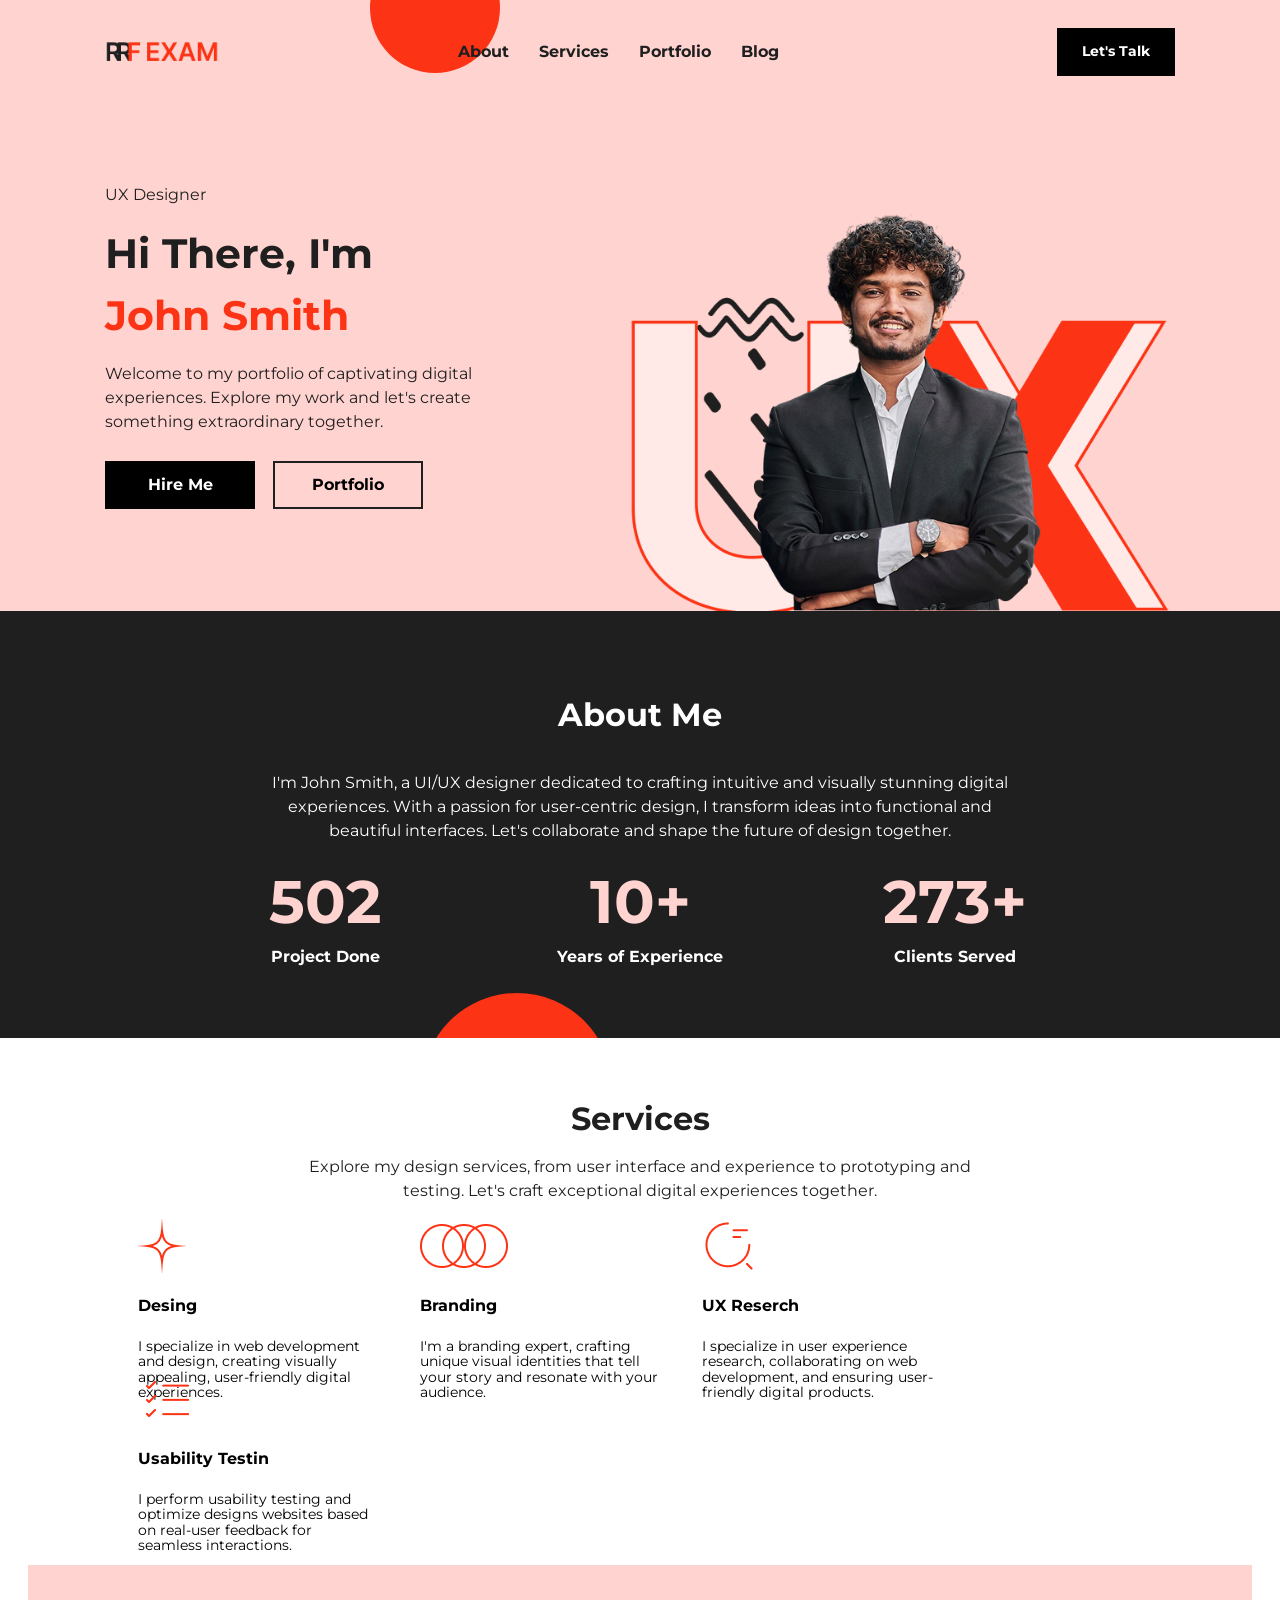
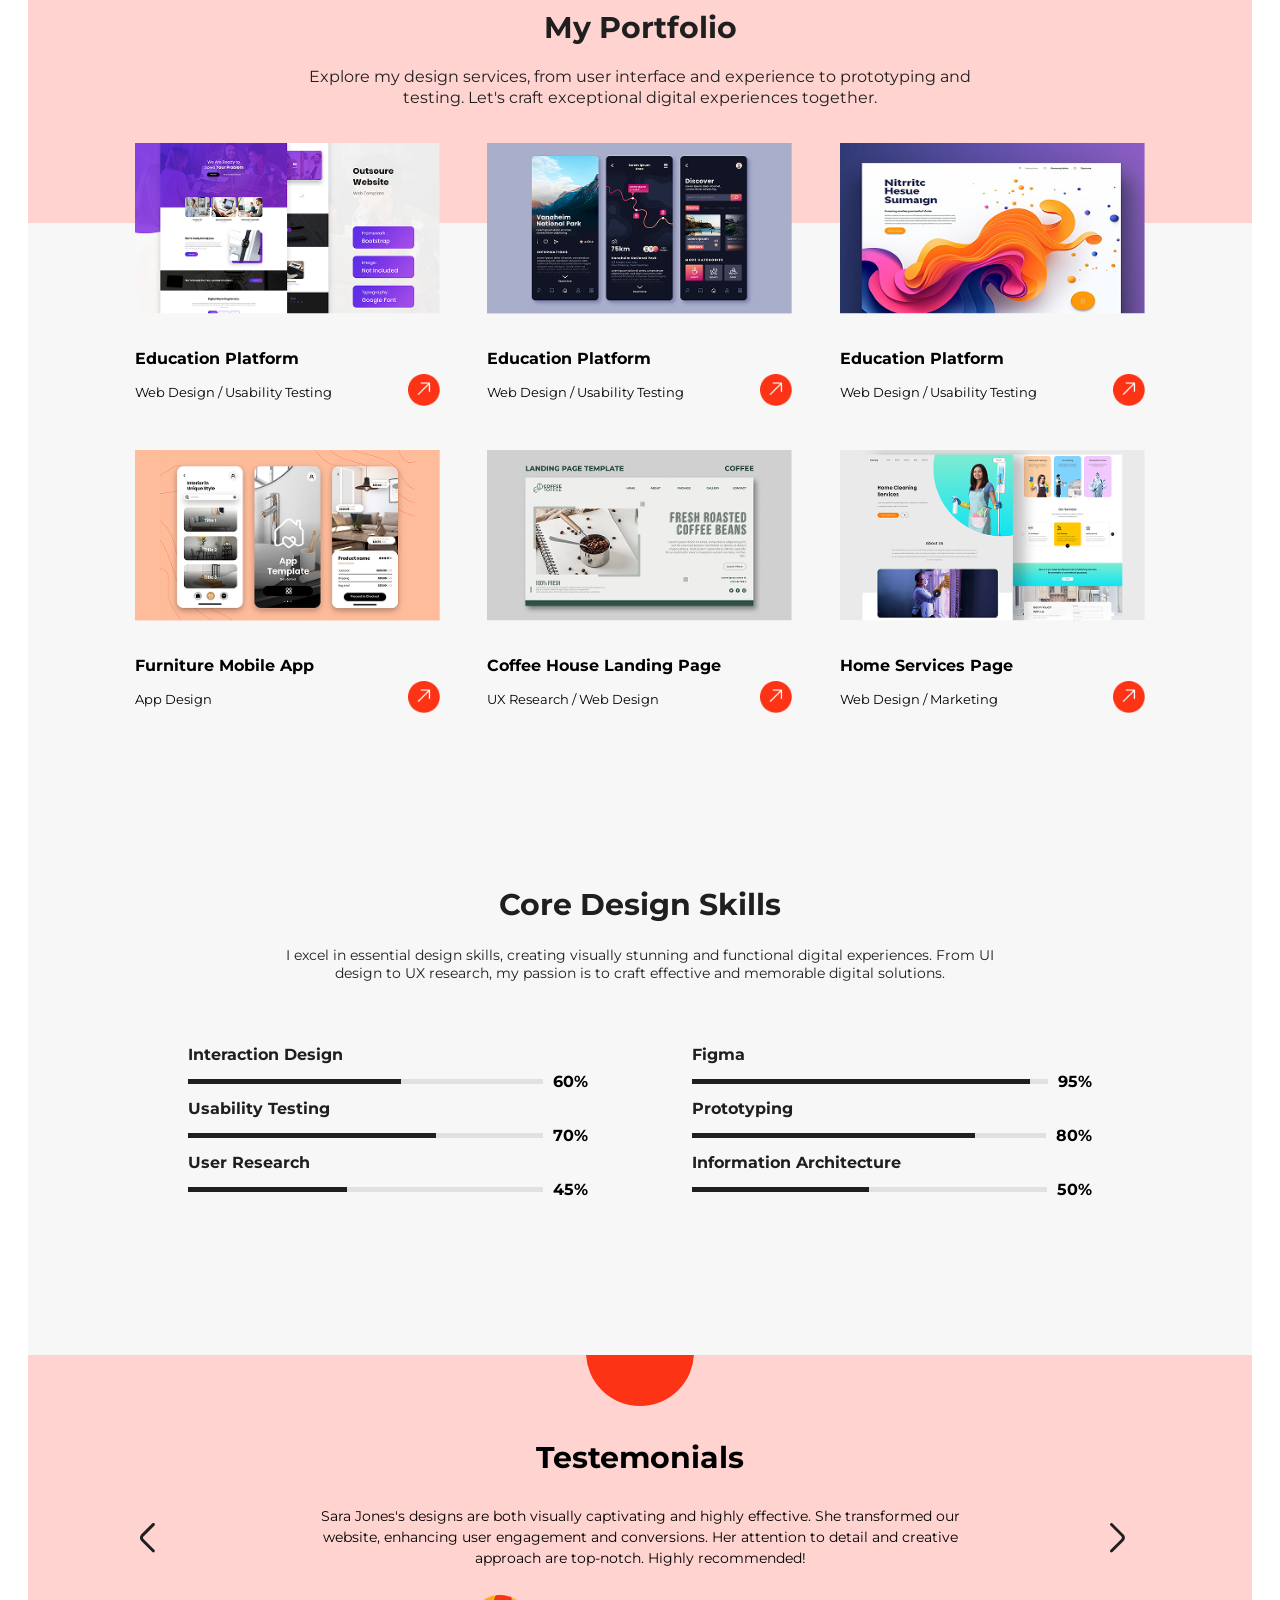
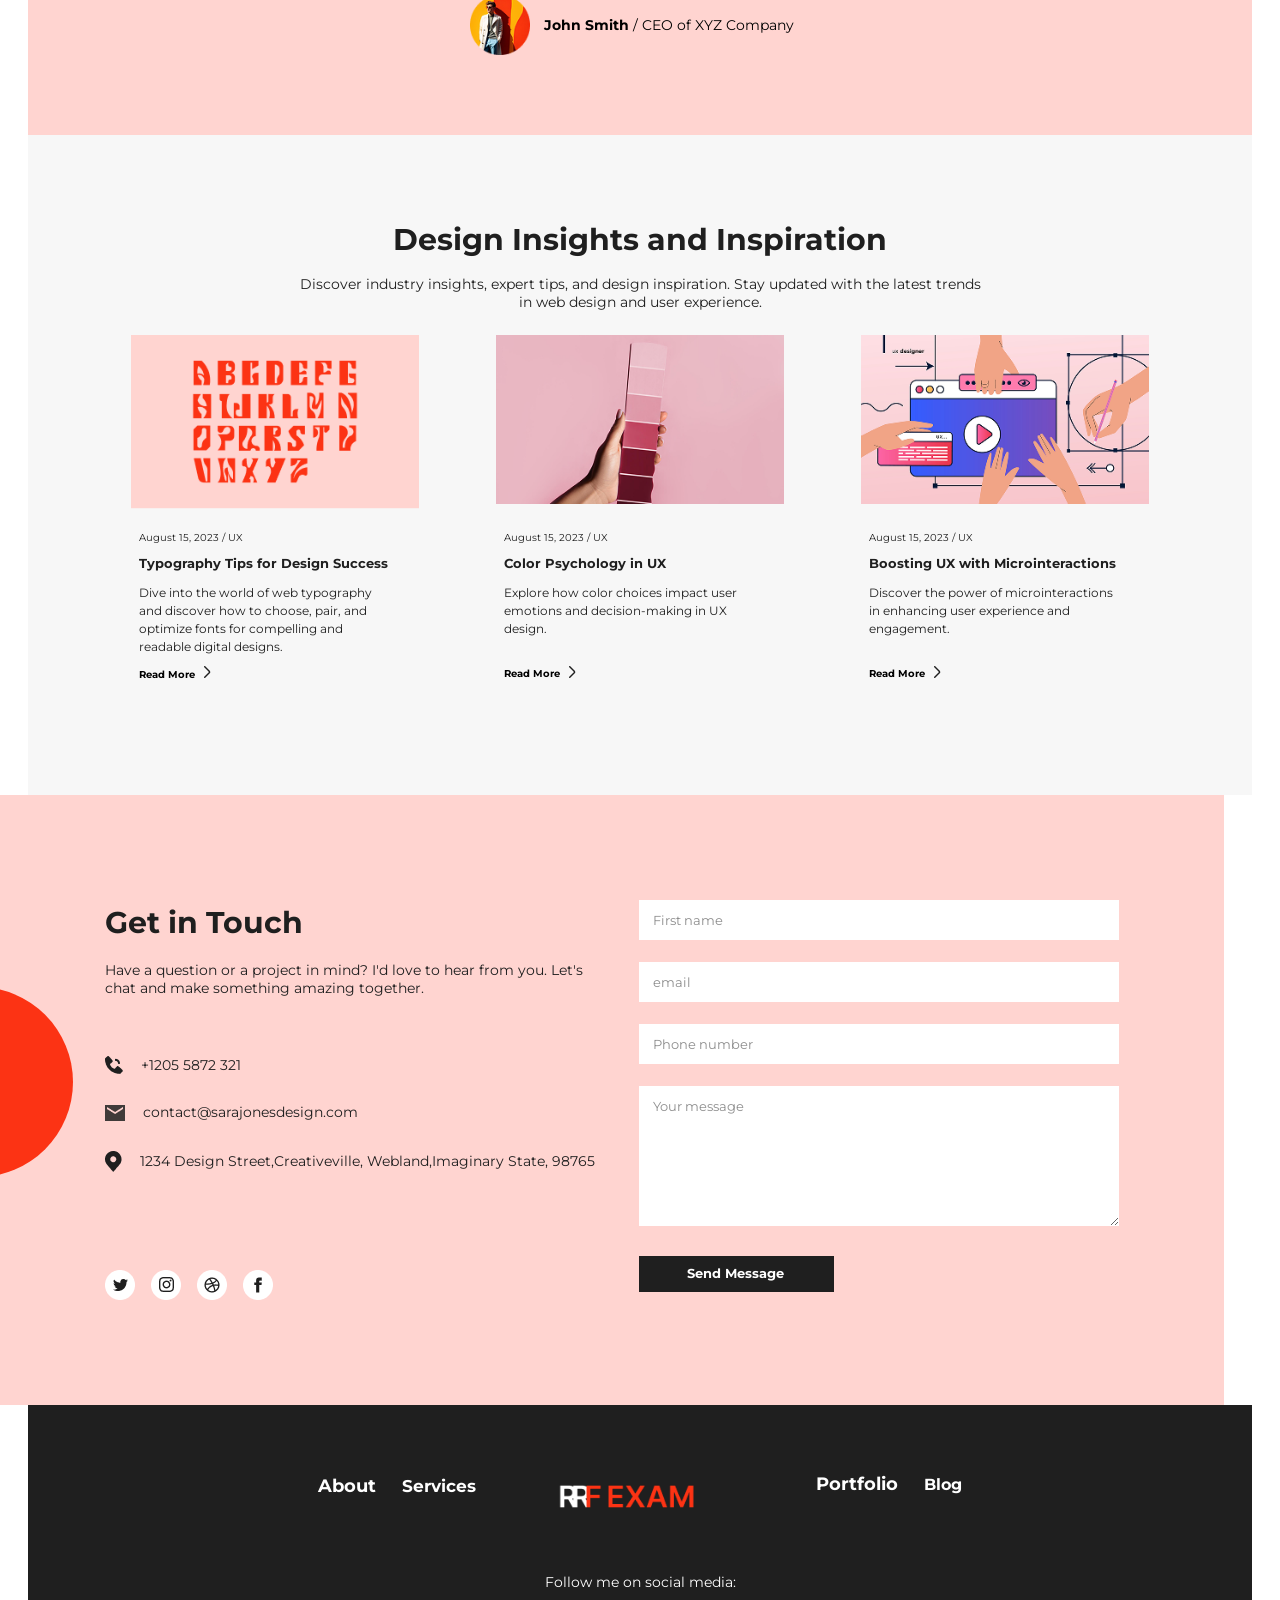
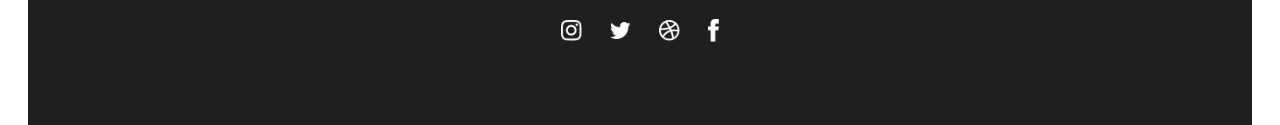
==== commit 60295e91: "Added Responsive Skills Area, Testimonial Area and Blog Area" ====
--- a/portfolio-one-responsive/index.html
+++ b/portfolio-one-responsive/index.html
@@ -305,7 +305,7 @@
     </section>
 
     <!-- Portfolio Area -->
-    <div
+    <section
       class="portfolio-area w-full max-w-[1224px] min-h-[840px] flex flex-col mx-auto bg-[#f7f7f7]"
     >
       <div
@@ -560,21 +560,23 @@
           </div>
         </div>
       </div>
-    </div>
-
-    <!-- Skils Section -->
-    <div
-      class="skils-are w-[1224px] h-[550px] px-[100px] py-[80px] flex flex-col gap-[44px] items-center mx-auto bg-[#f7f7f7]"
+    </section>
+
+    <!-- Skils Area -->
+    <section
+      class="skils-are w-full max-w-[1224px] px-[8%] sm:px-[10%] min-h-[550px] md:px-[12%] lg:px-[15%] xl:px-[100px] py-[30px] xs:py-[40px] sm:py-[60px] md:py-[70px] lg:py-[80px] flex flex-col sm:gap-[32px] md:gap-[35px] lg:gap-[44px] items-center mx-auto bg-[#f7f7f7]"
     >
       <!-- Skills Header -->
-      <div class="skils-header w-[720px] h-[100px] flex flex-col gap-[22px]">
+      <div
+        class="skils-header w-full xs:w-[90%] sm:w-[85%] md:w-[720px] h-auto flex flex-col gap-3 sm:[18px] md:gap-[22px]"
+      >
         <h2
-          class="font-montserrat font-bold text-[30px] leading-[130%] text-center text-[#1f1f1f]"
+          class="font-montserrat font-bold text-2xl sm:text-[26px] md:text-[28px] lg:text-[30px] leading-[130%] text-center text-[#1f1f1f]"
         >
           Core Design Skills
         </h2>
         <p
-          class="font-montserrat font-normal text-[14px] leading-[130%] text-center text-[#1f1f1f]"
+          class="font-montserrat font-normal text-sm sm:text-[12px] md:text-[14px] leading-[130%] text-center text-[#1f1f1f]"
         >
           I excel in essential design skills, creating visually stunning and
           functional digital experiences. From UI design to UX research, my
@@ -583,28 +585,32 @@
       </div>
 
       <!-- Skills Wrapper -->
-      <div class="skills-wrapper w-[905px] h-[140px] py-4 flex gap-[104px]">
+      <div
+        class="skills-wrapper w-full max-w-[905px] h-auto py-4 flex flex-col lg:flex-row gap-[30px] sm:gap-[50px] md:gap-[80px] lg:gap-[90px] xl:gap-[104px]"
+      >
         <!-- Left Column -->
         <div
-          class="skills-left-column w-[400px] h-[120px] flex flex-col gap-[8px]"
+          class="skills-left-column w-full lg:w-[calc(50%-40px)] xl:w-[400px] h-auto flex flex-col sm:gap-2 md:gap-[8px]"
         >
           <!-- Skill 1 -->
           <div
-            class="single-skill w-[400px] h-[46px] flex flex-col gap-[10px] items-start"
+            class="single-skill w-full h-auto md:h-[46px] flex flex-col gap-[6px] xs:gap-[10px] items-start"
           >
             <h2
-              class="font-montserrat font-bold text-[14px] leading-[150%] text-[#1f1f1f]"
+              class="font-montserrat font-bold text-[14px] md:text-base leading-[150%] text-[#1f1f1f]"
             >
               Interaction Design
             </h2>
             <div
-              class="skill-bar w-[400px] h-[18px] flex gap-[10px] items-center"
-            >
-              <div class="w-[382px] h-[5px] bg-[#e1e1e1]">
+              class="skill-bar w-full h-[18px] flex items-center gap-2 xs:gap-[6px] sm-gap-[8px] md:gap-[10px]"
+            >
+              <div
+                class="w-[calc(100%-45px)] xs:w-[calc(100%-50px)] sm:w-[calc(100%-55px)] md:w-[382px] h-[5px] bg-[#e1e1e1]"
+              >
                 <div class="w-[60%] h-[5px] bg-[#1f1f1f]"></div>
               </div>
               <h4
-                class="font-montserrat font-bold text-[14px] leading-[150%] text-start"
+                class="font-montserrat font-bold text-[12px] sm:text-[14px] md:text-base leading-[150%] text-start"
               >
                 60%
               </h4>
@@ -612,21 +618,23 @@
           </div>
           <!-- Skill 2 -->
           <div
-            class="single-skill w-[400px] h-[46px] flex flex-col gap-[10px] items-start"
+            class="single-skill w-full h-auto md:h-[46px] flex flex-col gap-[6px] xs:gap-[10px] items-start"
           >
             <h2
-              class="font-montserrat font-bold text-[14px] leading-[150%] text-[#1f1f1f]"
+              class="font-montserrat font-bold text-[14px] md:text-base leading-[150%] text-[#1f1f1f]"
             >
               Usability Testing
             </h2>
             <div
-              class="skill-bar w-[400px] h-[18px] flex gap-[10px] items-center"
-            >
-              <div class="w-[382px] h-[5px] bg-[#e1e1e1]">
+              class="skill-bar w-full h-[18px] flex items-center gap-2 xs:gap-[6px] sm-gap-[8px] md:gap-[10px]"
+            >
+              <div
+                class="w-[calc(100%-45px)] xs:w-[calc(100%-50px)] sm:w-[calc(100%-55px)] md:w-[382px] h-[5px] bg-[#e1e1e1]"
+              >
                 <div class="w-[70%] h-[5px] bg-[#1f1f1f]"></div>
               </div>
               <h4
-                class="font-montserrat font-bold text-[14px] leading-[150%] text-start"
+                class="font-montserrat font-bold text-[12px] sm:text-[14px] md:text-base leading-[150%] text-start"
               >
                 70%
               </h4>
@@ -634,21 +642,23 @@
           </div>
           <!-- Skill 3 -->
           <div
-            class="single-skill w-[400px] h-[46px] flex flex-col gap-[10px] items-start"
+            class="single-skill w-full h-auto md:h-[46px] flex flex-col gap-[6px] xs:gap-[10px] items-start"
           >
             <h2
-              class="font-montserrat font-bold text-[14px] leading-[150%] text-[#1f1f1f]"
+              class="font-montserrat font-bold text-[14px] md:text-base leading-[150%] text-[#1f1f1f]"
             >
               User Research
             </h2>
             <div
-              class="skill-bar w-[400px] h-[18px] flex gap-[10px] items-center"
-            >
-              <div class="w-[382px] h-[5px] bg-[#e1e1e1]">
+              class="skill-bar w-full h-[18px] flex items-center gap-2 xs:gap-[6px] sm-gap-[8px] md:gap-[10px]"
+            >
+              <div
+                class="w-[calc(100%-45px)] xs:w-[calc(100%-50px)] sm:w-[calc(100%-55px)] md:w-[382px] h-[5px] bg-[#e1e1e1]"
+              >
                 <div class="w-[45%] h-[5px] bg-[#1f1f1f]"></div>
               </div>
               <h4
-                class="font-montserrat font-bold text-[14px] leading-[150%] text-start"
+                class="font-montserrat font-bold text-[12px] sm:text-[14px] md:text-base leading-[150%] text-start"
               >
                 45%
               </h4>
@@ -657,25 +667,27 @@
         </div>
         <!-- Right Colum -->
         <div
-          class="skills-right-column w-[400px] h-[120px] flex flex-col gap-[8px]"
+          class="skills-right-column w-full lg:w-[calc(50%-40px)] xl:w-[400px] h-auto flex flex-col sm:gap-2 md:gap-[8px]"
         >
           <!-- Skill 4 -->
           <div
-            class="single-skill w-[400px] h-[46px] flex flex-col gap-[10px] items-start"
+            class="single-skill w-full h-auto md:h-[46px] flex flex-col gap-[6px] xs:gap-[10px] items-start"
           >
             <h2
-              class="font-montserrat font-bold text-[14px] leading-[150%] text-[#1f1f1f]"
+              class="font-montserrat font-bold text-[14px] md:text-base leading-[150%] text-[#1f1f1f]"
             >
               Figma
             </h2>
             <div
-              class="skill-bar w-[400px] h-[18px] flex gap-[10px] items-center"
-            >
-              <div class="w-[382px] h-[5px] bg-[#e1e1e1]">
+              class="skill-bar w-full h-[18px] flex items-center gap-2 xs:gap-[6px] sm-gap-[8px] md:gap-[10px]"
+            >
+              <div
+                class="w-[calc(100%-45px)] xs:w-[calc(100%-50px)] sm:w-[calc(100%-55px)] md:w-[382px] h-[5px] bg-[#e1e1e1]"
+              >
                 <div class="w-[95%] h-[5px] bg-[#1f1f1f]"></div>
               </div>
               <h4
-                class="font-montserrat font-bold text-[14px] leading-[150%] text-start"
+                class="font-montserrat font-bold text-[12px] sm:text-[14px] md:text-base leading-[150%] text-start"
               >
                 95%
               </h4>
@@ -683,21 +695,23 @@
           </div>
           <!-- Skill 5 -->
           <div
-            class="single-skill w-[400px] h-[46px] flex flex-col gap-[10px] items-start"
+            class="single-skill w-full h-auto md:h-[46px] flex flex-col gap-[6px] xs:gap-[10px] items-start"
           >
             <h2
-              class="font-montserrat font-bold text-[14px] leading-[150%] text-[#1f1f1f]"
+              class="font-montserrat font-bold text-[14px] md:text-base leading-[150%] text-[#1f1f1f]"
             >
               Prototyping
             </h2>
             <div
-              class="skill-bar w-[400px] h-[18px] flex gap-[10px] items-center"
-            >
-              <div class="w-[382px] h-[5px] bg-[#e1e1e1]">
+              class="skill-bar w-full h-[18px] flex items-center gap-2 xs:gap-[6px] sm-gap-[8px] md:gap-[10px]"
+            >
+              <div
+                class="w-[calc(100%-45px)] xs:w-[calc(100%-50px)] sm:w-[calc(100%-55px)] md:w-[382px] h-[5px] bg-[#e1e1e1]"
+              >
                 <div class="w-[80%] h-[5px] bg-[#1f1f1f]"></div>
               </div>
               <h4
-                class="font-montserrat font-bold text-[14px] leading-[150%] text-start"
+                class="font-montserrat font-bold text-[12px] sm:text-[14px] md:text-base leading-[150%] text-start"
               >
                 80%
               </h4>
@@ -705,21 +719,23 @@
           </div>
           <!-- Skill 6 -->
           <div
-            class="single-skill w-[400px] h-[46px] flex flex-col gap-[10px] items-start"
+            class="single-skill w-full h-auto md:h-[46px] flex flex-col gap-[6px] xs:gap-[10px] items-start"
           >
             <h2
-              class="font-montserrat font-bold text-[14px] leading-[150%] text-[#1f1f1f]"
+              class="font-montserrat font-bold text-[14px] md:text-base leading-[150%] text-[#1f1f1f]"
             >
               Information Architecture
             </h2>
             <div
-              class="skill-bar w-[400px] h-[18px] flex gap-[10px] items-center"
-            >
-              <div class="w-[382px] h-[5px] bg-[#e1e1e1]">
+              class="skill-bar w-full h-[18px] flex items-center gap-2 xs:gap-[6px] sm-gap-[8px] md:gap-[10px]"
+            >
+              <div
+                class="w-[calc(100%-45px)] xs:w-[calc(100%-50px)] sm:w-[calc(100%-55px)] md:w-[382px] h-[5px] bg-[#e1e1e1]"
+              >
                 <div class="w-[50%] h-[5px] bg-[#1f1f1f]"></div>
               </div>
               <h4
-                class="font-montserrat font-bold text-[14px] leading-[150%] text-start"
+                class="font-montserrat font-bold text-[12px] sm:text-[14px] md:text-base leading-[150%] text-start"
               >
                 50%
               </h4>
@@ -727,36 +743,38 @@
           </div>
         </div>
       </div>
-    </div>
-
-    <!-- Testimonial Section -->
-    <div
-      class="testimonial-area relative w-[1224px] h-[380px] px-[100px] pt-[80px] pb-[54px] bg-[#ffd4d0] flex justify-center mx-auto overflow-hidden"
+    </section>
+
+    <!-- Testimonial Area -->
+    <section
+      class="testimonial-area relative w-full max-w-[1224px] min-h-[380px] px-[5%] sm:px-[8%] md:px-[10%] lg:px-[100px] pt-[80px] pb-[54px] bg-[#ffd4d0] flex justify-center mx-auto overflow-hidden"
     >
       <!-- Red Circle -->
       <div
-        class="red-circle absolute -top-[57px] w-[108px] h-[108px] bg-[#fc3314] rounded-full"
+        class="red-circle absolute -top-[40px] sm:-top-[50px] lg:-top-[57px] w-[68px] sm:w-[88px] lg:w-[108px] h-[68px] sm:h-[88px] lg:h-[108px] bg-[#fc3314] rounded-full"
       ></div>
 
       <div
-        class="testimonial-info w-[1192px] h-[200px] flex flex-col gap-[26px] items-center"
+        class="testimonial-info w-full max-w-[1192px] h-auto flex flex-col gap-4 sm:gap-[20px] lg:gap-[26px] items-center"
       >
         <h2
-          class="font-montserrat font-bold text-[30px] leading-[150%] text-center"
+          class="font-montserrat font-bold text-[20px] sm:text-[26px] lg:text-[30px] leading-[150%] text-center"
         >
           Testemonials
         </h2>
         <div
-          class="testimonial-wrapper w-[1000px] h-[55px] flex justify-between items-center"
+          class="testimonial-wrapper w-full max-w-[1000px] h-auto flex justify-between items-center gap-10 sm:gap-[28xp] md:gap-[40px]"
         >
           <!-- Left Arrow -->
-          <button class="left-arrow w-[35px] h-[35px]">
+          <button
+            class="left-arrow w-[18px] sm:w-[25] lg:w-[30px] h-[18px] sm:h-[25px] lg:h-[30px]"
+          >
             <img src="./assets/images/arrow-right.png" alt="" />
           </button>
 
           <!-- Text -->
           <p
-            class="font-montserrat w-[650px] font-normal text-[14px] leading-[150%] text-center"
+            class="w-[75%] sm:w-[70%] md:w-[650px] h-auto font-montserrat font-normal text-sm md:text-[14px] leading-[150%] text-center"
           >
             Sara Jones's designs are both visually captivating and highly
             effective. She transformed our website, enhancing user engagement
@@ -765,40 +783,46 @@
           </p>
 
           <!-- Right Arrow -->
-          <button class="right-arrow w-[35px] h-[35px]">
+          <button
+            class="right-arrow w-[18px] sm:w-[25] lg:w-[30px] h-[18px] sm:h-[25px] lg:h-[30px]"
+          >
             <img src="./assets/images/arrow-left.png" alt="" />
           </button>
         </div>
 
         <div
-          class="client-info w-[340px] h-[60px] flex gap-[14px] items-center justify-center mt-[6px]"
+          class="client-info w-full max-w-[340px] h-auto flex items-center gap-[14px]"
         >
           <!-- Client Image -->
-          <div class="client-image w-[60px] h-[60px] rounded-full">
+          <div
+            class="client-image w-[50px] sm:w-[60px] h-[50px] sm:h-[60px] rounded-full"
+          >
             <img src="./assets/images/Testimonial-Image.png" alt="" />
           </div>
 
           <!-- Client Name & Position -->
-          <h4 class="font-normal text-[14px] leading-[150%]">
+          <h4 class="font-normal text-[12px] sm:text-[14px] leading-[150%]">
             <span class="font-bold">John Smith</span> / CEO of XYZ Company
           </h4>
         </div>
       </div>
-    </div>
-
-    <!-- Blog -->
-    <div
-      class="blog-area w-[1224px] h-[660px] flex flex-col gap-[40px] px-[110px] py-[80px] mx-auto items-center bg-[#F7F7F7]"
+    </section>
+
+    <!-- Blog Area -->
+    <section
+      class="blog-area w-full max-w-[1224px] min-h-[660px] flex flex-col gap-20px sm:gap-[30px] lg:gap-[40px] px-[10%] sm:px-[8%] md:px-[10%] lg:px-[110px] py-40px] lg:py-[60px] mx-auto items-center bg-[#F7F7F7]"
     >
       <!-- Blog Heading -->
-      <div class="blog-heading w-[720px] h-[100px] flex flex-col gap-[14px]">
+      <div
+        class="blog-heading w-full max-w-[720px] h-auto lg:h-[100px] flex flex-col gap-[12px] sm:gap-[14px] px-4 py-6"
+      >
         <h2
-          class="font-montserrat font-bold text-[30px] leading-[140%] text-center text-[#1f1f1f] mx-auto"
+          class="font-montserrat font-bold text-2xl sm:text-[27px] lg:text-[30px] leading-[140%] text-center text-[#1f1f1f] mx-auto"
         >
           Design Insights and Inspiration
         </h2>
         <p
-          class="font-montserrat font-normal text-[14px] leading-[130%] text-center text-[#1f1f1f]"
+          class="font-montserrat font-normal text-sm md:text-[14px] leading-[130%] text-center text-[#1f1f1f]"
         >
           Discover industry insights, expert tips, and design inspiration. Stay
           updated with the latest trends in web design and user experience.
@@ -806,7 +830,9 @@
       </div>
 
       <!-- Blog Wrapper -->
-      <div class="blog-wrapper w-[1095px] h-[360px] flex justify-between">
+      <div
+        class="blog-wrapper w-full lg:w-[1095px] h-auto lg:h-[360px] grid grid-cols-1 sm:grid-cols-2 md:grid-cols-2 lg:grid-cols-3 justify-items-center"
+      >
         <!-- Blog card 1 -->
         <div
           class="single-blog w-[288px] w-[380px] flex flex-col gap-[18px] items-center"
@@ -846,7 +872,7 @@
             >
               <div class="blog-btn">
                 <a
-                  class="font-montserrat font-bold text-[10px] leading-[130%] text-start"
+                  class="font-montserrat font-bold text-[10px] leading-[150%] text-start"
                   href="#"
                   >Read More</a
                 >
@@ -896,7 +922,7 @@
             >
               <div class="blog-btn">
                 <a
-                  class="font-montserrat font-bold text-[10px] leading-[130%] text-start"
+                  class="font-montserrat font-bold text-[10px] leading-[150%] text-start"
                   href="#"
                   >Read More</a
                 >
@@ -946,7 +972,7 @@
             >
               <div class="blog-btn">
                 <a
-                  class="font-montserrat font-bold text-[10px] leading-[130%] text-start"
+                  class="font-montserrat font-bold text-[10px] leading-[150%] text-start"
                   href="#"
                   >Read More</a
                 >
@@ -958,7 +984,7 @@
           </div>
         </div>
       </div>
-    </div>
+    </section>
 
     <!-- Contact Area -->
     <div
--- a/portfolio-one-responsive/assets/css/output.css
+++ b/portfolio-one-responsive/assets/css/output.css
@@ -8,17 +8,13 @@
       "Segoe UI Emoji", "Segoe UI Symbol", "Noto Color Emoji";
     --font-mono: ui-monospace, SFMono-Regular, Menlo, Monaco, Consolas, "Liberation Mono",
       "Courier New", monospace;
-    --color-amber-100: oklch(96.2% 0.059 95.617);
     --color-amber-200: oklch(92.4% 0.12 95.746);
     --color-amber-500: oklch(76.9% 0.188 70.08);
     --color-amber-700: oklch(55.5% 0.163 48.998);
     --color-green-200: oklch(92.5% 0.084 155.995);
     --color-pink-300: oklch(82.3% 0.12 346.018);
-    --color-slate-400: oklch(70.4% 0.04 256.788);
     --color-slate-600: oklch(44.6% 0.043 257.281);
-    --color-gray-100: oklch(96.7% 0.003 264.542);
     --color-gray-200: oklch(92.8% 0.006 264.531);
-    --color-gray-300: oklch(87.2% 0.01 258.338);
     --color-black: #000;
     --color-white: #fff;
     --spacing: 0.25rem;
@@ -28,8 +24,6 @@
     --text-sm--line-height: calc(1.25 / 0.875);
     --text-base: 1rem;
     --text-base--line-height: calc(1.5 / 1);
-    --text-xl: 1.25rem;
-    --text-xl--line-height: calc(1.75 / 1.25);
     --text-2xl: 1.5rem;
     --text-2xl--line-height: calc(2 / 1.5);
     --text-3xl: 1.875rem;
@@ -204,6 +198,9 @@
   .relative {
     position: relative;
   }
+  .-top-\[40px\] {
+    top: calc(40px * -1);
+  }
   .-top-\[57px\] {
     top: calc(57px * -1);
   }
@@ -252,9 +249,6 @@
   .mx-auto {
     margin-inline: auto;
   }
-  .-mt-\[10px\] {
-    margin-top: calc(10px * -1);
-  }
   .-mt-\[12px\] {
     margin-top: calc(12px * -1);
   }
@@ -273,15 +267,9 @@
   .mt-\[6px\] {
     margin-top: 6px;
   }
-  .mt-\[13px\] {
-    margin-top: 13px;
-  }
   .mt-\[35px\] {
     margin-top: 35px;
   }
-  .mt-\[55px\] {
-    margin-top: 55px;
-  }
   .mt-\[67px\] {
     margin-top: 67px;
   }
@@ -342,6 +330,9 @@
   .h-\[48px\] {
     height: 48px;
   }
+  .h-\[50px\] {
+    height: 50px;
+  }
   .h-\[55px\] {
     height: 55px;
   }
@@ -351,6 +342,9 @@
   .h-\[60px\] {
     height: 60px;
   }
+  .h-\[68px\] {
+    height: 68px;
+  }
   .h-\[70px\] {
     height: 70px;
   }
@@ -459,15 +453,21 @@
   .min-h-\[23\.625rem\] {
     min-height: 23.625rem;
   }
-  .min-h-\[30\.938rem\] {
-    min-height: 30.938rem;
-  }
   .min-h-\[32\.938rem\] {
     min-height: 32.938rem;
   }
   .min-h-\[258px\] {
     min-height: 258px;
   }
+  .min-h-\[380px\] {
+    min-height: 380px;
+  }
+  .min-h-\[550px\] {
+    min-height: 550px;
+  }
+  .min-h-\[660px\] {
+    min-height: 660px;
+  }
   .min-h-\[840px\] {
     min-height: 840px;
   }
@@ -480,6 +480,9 @@
   .w-\[11\.875rem\] {
     width: 11.875rem;
   }
+  .w-\[18px\] {
+    width: 18px;
+  }
   .w-\[26px\] {
     width: 26px;
   }
@@ -495,14 +498,17 @@
   .w-\[50\%\] {
     width: 50%;
   }
+  .w-\[50px\] {
+    width: 50px;
+  }
   .w-\[60\%\] {
     width: 60%;
   }
   .w-\[60px\] {
     width: 60px;
   }
-  .w-\[64\.5rem\] {
-    width: 64.5rem;
+  .w-\[68px\] {
+    width: 68px;
   }
   .w-\[70\%\] {
     width: 70%;
@@ -513,6 +519,9 @@
   .w-\[74\.5rem\] {
     width: 74.5rem;
   }
+  .w-\[75\%\] {
+    width: 75%;
+  }
   .w-\[80\%\] {
     width: 80%;
   }
@@ -645,29 +654,35 @@
   .w-\[1224px\] {
     width: 1224px;
   }
+  .w-\[calc\(100\%-45px\)\] {
+    width: calc(100% - 45px);
+  }
   .w-full {
     width: 100%;
   }
-  .max-w-\[46\.5rem\] {
-    max-width: 46.5rem;
-  }
   .max-w-\[50rem\] {
     max-width: 50rem;
   }
-  .max-w-\[56\.5rem\] {
-    max-width: 56.5rem;
-  }
   .max-w-\[56rem\] {
     max-width: 56rem;
   }
-  .max-w-\[66\.5rem\] {
-    max-width: 66.5rem;
+  .max-w-\[340px\] {
+    max-width: 340px;
   }
   .max-w-\[690px\] {
     max-width: 690px;
   }
   .max-w-\[705px\] {
     max-width: 705px;
+  }
+  .max-w-\[720px\] {
+    max-width: 720px;
+  }
+  .max-w-\[905px\] {
+    max-width: 905px;
+  }
+  .max-w-\[1000px\] {
+    max-width: 1000px;
   }
   .max-w-\[1192px\] {
     max-width: 1192px;
@@ -726,8 +741,8 @@
   .justify-center {
     justify-content: center;
   }
-  .justify-items-start {
-    justify-items: start;
+  .justify-items-center {
+    justify-items: center;
   }
   .gap-2 {
     gap: calc(var(--spacing) * 2);
@@ -738,9 +753,6 @@
   .gap-4 {
     gap: calc(var(--spacing) * 4);
   }
-  .gap-5 {
-    gap: calc(var(--spacing) * 5);
-  }
   .gap-6 {
     gap: calc(var(--spacing) * 6);
   }
@@ -750,12 +762,21 @@
   .gap-8 {
     gap: calc(var(--spacing) * 8);
   }
+  .gap-10 {
+    gap: calc(var(--spacing) * 10);
+  }
+  .gap-\[6px\] {
+    gap: 6px;
+  }
   .gap-\[8px\] {
     gap: 8px;
   }
   .gap-\[10px\] {
     gap: 10px;
   }
+  .gap-\[12px\] {
+    gap: 12px;
+  }
   .gap-\[14px\] {
     gap: 14px;
   }
@@ -815,13 +836,6 @@
   }
   .gap-\[120px\] {
     gap: 120px;
-  }
-  .space-y-6 {
-    :where(& > :not(:last-child)) {
-      --tw-space-y-reverse: 0;
-      margin-block-start: calc(calc(var(--spacing) * 6) * var(--tw-space-y-reverse));
-      margin-block-end: calc(calc(var(--spacing) * 6) * calc(1 - var(--tw-space-y-reverse)));
-    }
   }
   .self-center {
     align-self: center;
@@ -867,9 +881,6 @@
   .bg-\[\#fc3314\] {
     background-color: #fc3314;
   }
-  .bg-\[\#ffd4d0\/90\] {
-    background-color: #ffd4d0/90;
-  }
   .bg-\[\#ffd4d0\] {
     background-color: #ffd4d0;
   }
@@ -921,21 +932,21 @@
   .px-6 {
     padding-inline: calc(var(--spacing) * 6);
   }
-  .px-10 {
-    padding-inline: calc(var(--spacing) * 10);
-  }
-  .px-\[3\%\] {
-    padding-inline: 3%;
-  }
   .px-\[4\%\] {
     padding-inline: 4%;
   }
   .px-\[5\%\] {
     padding-inline: 5%;
   }
+  .px-\[8\%\] {
+    padding-inline: 8%;
+  }
   .px-\[8px\] {
     padding-inline: 8px;
   }
+  .px-\[10\%\] {
+    padding-inline: 10%;
+  }
   .px-\[14px\] {
     padding-inline: 14px;
   }
@@ -972,12 +983,18 @@
   .py-4 {
     padding-block: calc(var(--spacing) * 4);
   }
+  .py-6 {
+    padding-block: calc(var(--spacing) * 6);
+  }
   .py-16 {
     padding-block: calc(var(--spacing) * 16);
   }
   .py-20 {
     padding-block: calc(var(--spacing) * 20);
   }
+  .py-\[0px\] {
+    padding-block: 0px;
+  }
   .py-\[8px\] {
     padding-block: 8px;
   }
@@ -987,8 +1004,17 @@
   .py-\[12px\] {
     padding-block: 12px;
   }
+  .py-\[30px\] {
+    padding-block: 30px;
+  }
+  .py-\[50px\] {
+    padding-block: 50px;
+  }
   .py-\[68px\] {
     padding-block: 68px;
+  }
+  .py-\[70px\] {
+    padding-block: 70px;
   }
   .py-\[80px\] {
     padding-block: 80px;
@@ -1063,10 +1089,6 @@
     font-size: var(--text-sm);
     line-height: var(--tw-leading, var(--text-sm--line-height));
   }
-  .text-xl {
-    font-size: var(--text-xl);
-    line-height: var(--tw-leading, var(--text-xl--line-height));
-  }
   .text-xs {
     font-size: var(--text-xs);
     line-height: var(--tw-leading, var(--text-xs--line-height));
@@ -1095,8 +1117,8 @@
   .text-\[18px\] {
     font-size: 18px;
   }
-  .text-\[23px\] {
-    font-size: 23px;
+  .text-\[20px\] {
+    font-size: 20px;
   }
   .text-\[30px\] {
     font-size: 30px;
@@ -1113,6 +1135,10 @@
   .leading-\[80\%\] {
     --tw-leading: 80%;
     line-height: 80%;
+  }
+  .leading-\[100\%\] {
+    --tw-leading: 100%;
+    line-height: 100%;
   }
   .leading-\[110\%\] {
     --tw-leading: 110%;
@@ -1179,14 +1205,54 @@
       color: #8d8d8d;
     }
   }
+  .sm\:-top-\[50px\] {
+    @media (width >= 40rem) {
+      top: calc(50px * -1);
+    }
+  }
   .sm\:flex {
     @media (width >= 40rem) {
       display: flex;
     }
   }
-  .sm\:w-\[133px\] {
-    @media (width >= 40rem) {
-      width: 133px;
+  .sm\:h-\[25px\] {
+    @media (width >= 40rem) {
+      height: 25px;
+    }
+  }
+  .sm\:h-\[60px\] {
+    @media (width >= 40rem) {
+      height: 60px;
+    }
+  }
+  .sm\:h-\[88px\] {
+    @media (width >= 40rem) {
+      height: 88px;
+    }
+  }
+  .sm\:w-\[25\] {
+    @media (width >= 40rem) {
+      width: 25;
+    }
+  }
+  .sm\:w-\[60px\] {
+    @media (width >= 40rem) {
+      width: 60px;
+    }
+  }
+  .sm\:w-\[70\%\] {
+    @media (width >= 40rem) {
+      width: 70%;
+    }
+  }
+  .sm\:w-\[85\%\] {
+    @media (width >= 40rem) {
+      width: 85%;
+    }
+  }
+  .sm\:w-\[88px\] {
+    @media (width >= 40rem) {
+      width: 88px;
     }
   }
   .sm\:w-\[138px\] {
@@ -1194,6 +1260,11 @@
       width: 138px;
     }
   }
+  .sm\:w-\[calc\(100\%-55px\)\] {
+    @media (width >= 40rem) {
+      width: calc(100% - 55px);
+    }
+  }
   .sm\:grid-cols-2 {
     @media (width >= 40rem) {
       grid-template-columns: repeat(2, minmax(0, 1fr));
@@ -1209,224 +1280,319 @@
       flex-wrap: wrap;
     }
   }
-  .sm\:justify-start {
-    @media (width >= 40rem) {
+  .sm\:gap-2 {
+    @media (width >= 40rem) {
+      gap: calc(var(--spacing) * 2);
+    }
+  }
+  .sm\:gap-4 {
+    @media (width >= 40rem) {
+      gap: calc(var(--spacing) * 4);
+    }
+  }
+  .sm\:gap-8 {
+    @media (width >= 40rem) {
+      gap: calc(var(--spacing) * 8);
+    }
+  }
+  .sm\:gap-\[14px\] {
+    @media (width >= 40rem) {
+      gap: 14px;
+    }
+  }
+  .sm\:gap-\[20px\] {
+    @media (width >= 40rem) {
+      gap: 20px;
+    }
+  }
+  .sm\:gap-\[28xp\] {
+    @media (width >= 40rem) {
+      gap: 28xp;
+    }
+  }
+  .sm\:gap-\[30px\] {
+    @media (width >= 40rem) {
+      gap: 30px;
+    }
+  }
+  .sm\:gap-\[32px\] {
+    @media (width >= 40rem) {
+      gap: 32px;
+    }
+  }
+  .sm\:gap-\[50px\] {
+    @media (width >= 40rem) {
+      gap: 50px;
+    }
+  }
+  .sm\:bg-pink-300 {
+    @media (width >= 40rem) {
+      background-color: var(--color-pink-300);
+    }
+  }
+  .sm\:px-8 {
+    @media (width >= 40rem) {
+      padding-inline: calc(var(--spacing) * 8);
+    }
+  }
+  .sm\:px-\[8\%\] {
+    @media (width >= 40rem) {
+      padding-inline: 8%;
+    }
+  }
+  .sm\:px-\[10\%\] {
+    @media (width >= 40rem) {
+      padding-inline: 10%;
+    }
+  }
+  .sm\:py-\[60px\] {
+    @media (width >= 40rem) {
+      padding-block: 60px;
+    }
+  }
+  .sm\:text-\[12px\] {
+    @media (width >= 40rem) {
+      font-size: 12px;
+    }
+  }
+  .sm\:text-\[14px\] {
+    @media (width >= 40rem) {
+      font-size: 14px;
+    }
+  }
+  .sm\:text-\[26px\] {
+    @media (width >= 40rem) {
+      font-size: 26px;
+    }
+  }
+  .sm\:text-\[27px\] {
+    @media (width >= 40rem) {
+      font-size: 27px;
+    }
+  }
+  .md\:left-\[370px\] {
+    @media (width >= 48rem) {
+      left: 370px;
+    }
+  }
+  .md\:-mt-\[21px\] {
+    @media (width >= 48rem) {
+      margin-top: calc(21px * -1);
+    }
+  }
+  .md\:-mt-\[80px\] {
+    @media (width >= 48rem) {
+      margin-top: calc(80px * -1);
+    }
+  }
+  .md\:ml-0 {
+    @media (width >= 48rem) {
+      margin-left: calc(var(--spacing) * 0);
+    }
+  }
+  .md\:flex {
+    @media (width >= 48rem) {
+      display: flex;
+    }
+  }
+  .md\:hidden {
+    @media (width >= 48rem) {
+      display: none;
+    }
+  }
+  .md\:h-\[46px\] {
+    @media (width >= 48rem) {
+      height: 46px;
+    }
+  }
+  .md\:h-\[48px\] {
+    @media (width >= 48rem) {
+      height: 48px;
+    }
+  }
+  .md\:h-\[70px\] {
+    @media (width >= 48rem) {
+      height: 70px;
+    }
+  }
+  .md\:h-\[141px\] {
+    @media (width >= 48rem) {
+      height: 141px;
+    }
+  }
+  .md\:h-auto {
+    @media (width >= 48rem) {
+      height: auto;
+    }
+  }
+  .md\:w-1\/2 {
+    @media (width >= 48rem) {
+      width: calc(1/2 * 100%);
+    }
+  }
+  .md\:w-\[114px\] {
+    @media (width >= 48rem) {
+      width: 114px;
+    }
+  }
+  .md\:w-\[118px\] {
+    @media (width >= 48rem) {
+      width: 118px;
+    }
+  }
+  .md\:w-\[270px\] {
+    @media (width >= 48rem) {
+      width: 270px;
+    }
+  }
+  .md\:w-\[382px\] {
+    @media (width >= 48rem) {
+      width: 382px;
+    }
+  }
+  .md\:w-\[650px\] {
+    @media (width >= 48rem) {
+      width: 650px;
+    }
+  }
+  .md\:w-\[720px\] {
+    @media (width >= 48rem) {
+      width: 720px;
+    }
+  }
+  .md\:grid-cols-2 {
+    @media (width >= 48rem) {
+      grid-template-columns: repeat(2, minmax(0, 1fr));
+    }
+  }
+  .md\:grid-cols-3 {
+    @media (width >= 48rem) {
+      grid-template-columns: repeat(3, minmax(0, 1fr));
+    }
+  }
+  .md\:flex-row {
+    @media (width >= 48rem) {
+      flex-direction: row;
+    }
+  }
+  .md\:justify-start {
+    @media (width >= 48rem) {
       justify-content: flex-start;
     }
   }
-  .sm\:gap-4 {
-    @media (width >= 40rem) {
-      gap: calc(var(--spacing) * 4);
-    }
-  }
-  .sm\:gap-8 {
-    @media (width >= 40rem) {
-      gap: calc(var(--spacing) * 8);
-    }
-  }
-  .sm\:bg-pink-300 {
-    @media (width >= 40rem) {
-      background-color: var(--color-pink-300);
-    }
-  }
-  .sm\:px-8 {
-    @media (width >= 40rem) {
+  .md\:gap-2 {
+    @media (width >= 48rem) {
+      gap: calc(var(--spacing) * 2);
+    }
+  }
+  .md\:gap-3 {
+    @media (width >= 48rem) {
+      gap: calc(var(--spacing) * 3);
+    }
+  }
+  .md\:gap-5 {
+    @media (width >= 48rem) {
+      gap: calc(var(--spacing) * 5);
+    }
+  }
+  .md\:gap-\[8px\] {
+    @media (width >= 48rem) {
+      gap: 8px;
+    }
+  }
+  .md\:gap-\[10px\] {
+    @media (width >= 48rem) {
+      gap: 10px;
+    }
+  }
+  .md\:gap-\[16px\] {
+    @media (width >= 48rem) {
+      gap: 16px;
+    }
+  }
+  .md\:gap-\[22px\] {
+    @media (width >= 48rem) {
+      gap: 22px;
+    }
+  }
+  .md\:gap-\[35px\] {
+    @media (width >= 48rem) {
+      gap: 35px;
+    }
+  }
+  .md\:gap-\[40px\] {
+    @media (width >= 48rem) {
+      gap: 40px;
+    }
+  }
+  .md\:gap-\[44px\] {
+    @media (width >= 48rem) {
+      gap: 44px;
+    }
+  }
+  .md\:gap-\[48px\] {
+    @media (width >= 48rem) {
+      gap: 48px;
+    }
+  }
+  .md\:gap-\[80px\] {
+    @media (width >= 48rem) {
+      gap: 80px;
+    }
+  }
+  .md\:gap-\[100px\] {
+    @media (width >= 48rem) {
+      gap: 100px;
+    }
+  }
+  .md\:bg-green-200 {
+    @media (width >= 48rem) {
+      background-color: var(--color-green-200);
+    }
+  }
+  .md\:px-0 {
+    @media (width >= 48rem) {
+      padding-inline: calc(var(--spacing) * 0);
+    }
+  }
+  .md\:px-6 {
+    @media (width >= 48rem) {
+      padding-inline: calc(var(--spacing) * 6);
+    }
+  }
+  .md\:px-8 {
+    @media (width >= 48rem) {
       padding-inline: calc(var(--spacing) * 8);
     }
   }
-  .sm\:px-\[8\%\] {
-    @media (width >= 40rem) {
-      padding-inline: 8%;
-    }
-  }
-  .md\:left-\[370px\] {
-    @media (width >= 48rem) {
-      left: 370px;
-    }
-  }
-  .md\:-mt-\[21px\] {
-    @media (width >= 48rem) {
-      margin-top: calc(21px * -1);
-    }
-  }
-  .md\:-mt-\[80px\] {
-    @media (width >= 48rem) {
-      margin-top: calc(80px * -1);
-    }
-  }
-  .md\:ml-0 {
-    @media (width >= 48rem) {
-      margin-left: calc(var(--spacing) * 0);
-    }
-  }
-  .md\:flex {
-    @media (width >= 48rem) {
-      display: flex;
-    }
-  }
-  .md\:hidden {
-    @media (width >= 48rem) {
-      display: none;
-    }
-  }
-  .md\:h-\[48px\] {
-    @media (width >= 48rem) {
-      height: 48px;
-    }
-  }
-  .md\:h-\[70px\] {
-    @media (width >= 48rem) {
-      height: 70px;
-    }
-  }
-  .md\:h-\[141px\] {
-    @media (width >= 48rem) {
-      height: 141px;
-    }
-  }
-  .md\:h-auto {
-    @media (width >= 48rem) {
-      height: auto;
-    }
-  }
-  .md\:w-1\/2 {
-    @media (width >= 48rem) {
-      width: calc(1/2 * 100%);
-    }
-  }
-  .md\:w-\[114px\] {
-    @media (width >= 48rem) {
-      width: 114px;
-    }
-  }
-  .md\:w-\[118px\] {
-    @media (width >= 48rem) {
-      width: 118px;
-    }
-  }
-  .md\:w-\[270px\] {
-    @media (width >= 48rem) {
-      width: 270px;
-    }
-  }
-  .md\:w-\[274px\] {
-    @media (width >= 48rem) {
-      width: 274px;
-    }
-  }
-  .md\:grid-cols-3 {
-    @media (width >= 48rem) {
-      grid-template-columns: repeat(3, minmax(0, 1fr));
-    }
-  }
-  .md\:flex-row {
-    @media (width >= 48rem) {
-      flex-direction: row;
-    }
-  }
-  .md\:justify-center {
-    @media (width >= 48rem) {
-      justify-content: center;
-    }
-  }
-  .md\:justify-start {
-    @media (width >= 48rem) {
-      justify-content: flex-start;
-    }
-  }
-  .md\:gap-2 {
-    @media (width >= 48rem) {
-      gap: calc(var(--spacing) * 2);
-    }
-  }
-  .md\:gap-3 {
-    @media (width >= 48rem) {
-      gap: calc(var(--spacing) * 3);
-    }
-  }
-  .md\:gap-4 {
-    @media (width >= 48rem) {
-      gap: calc(var(--spacing) * 4);
-    }
-  }
-  .md\:gap-5 {
-    @media (width >= 48rem) {
-      gap: calc(var(--spacing) * 5);
-    }
-  }
-  .md\:gap-6 {
-    @media (width >= 48rem) {
-      gap: calc(var(--spacing) * 6);
-    }
-  }
-  .md\:gap-8 {
-    @media (width >= 48rem) {
-      gap: calc(var(--spacing) * 8);
-    }
-  }
-  .md\:gap-\[16px\] {
-    @media (width >= 48rem) {
-      gap: 16px;
-    }
-  }
-  .md\:gap-\[44px\] {
-    @media (width >= 48rem) {
-      gap: 44px;
-    }
-  }
-  .md\:gap-\[48px\] {
-    @media (width >= 48rem) {
-      gap: 48px;
-    }
-  }
-  .md\:gap-\[60px\] {
-    @media (width >= 48rem) {
-      gap: 60px;
-    }
-  }
-  .md\:gap-\[70px\] {
-    @media (width >= 48rem) {
-      gap: 70px;
-    }
-  }
-  .md\:gap-\[80px\] {
-    @media (width >= 48rem) {
-      gap: 80px;
-    }
-  }
-  .md\:gap-\[100px\] {
-    @media (width >= 48rem) {
-      gap: 100px;
-    }
-  }
-  .md\:bg-green-200 {
-    @media (width >= 48rem) {
-      background-color: var(--color-green-200);
-    }
-  }
-  .md\:px-0 {
-    @media (width >= 48rem) {
-      padding-inline: calc(var(--spacing) * 0);
-    }
-  }
-  .md\:px-6 {
-    @media (width >= 48rem) {
-      padding-inline: calc(var(--spacing) * 6);
-    }
-  }
-  .md\:px-8 {
-    @media (width >= 48rem) {
-      padding-inline: calc(var(--spacing) * 8);
-    }
-  }
   .md\:px-16 {
     @media (width >= 48rem) {
       padding-inline: calc(var(--spacing) * 16);
     }
   }
+  .md\:px-\[10\%\] {
+    @media (width >= 48rem) {
+      padding-inline: 10%;
+    }
+  }
+  .md\:px-\[12\%\] {
+    @media (width >= 48rem) {
+      padding-inline: 12%;
+    }
+  }
+  .md\:px-\[15\%\] {
+    @media (width >= 48rem) {
+      padding-inline: 15%;
+    }
+  }
   .md\:py-3 {
     @media (width >= 48rem) {
       padding-block: calc(var(--spacing) * 3);
+    }
+  }
+  .md\:py-\[70px\] {
+    @media (width >= 48rem) {
+      padding-block: 70px;
     }
   }
   .md\:pt-\[18px\] {
@@ -1473,6 +1639,16 @@
       line-height: var(--tw-leading, var(--text-base--line-height));
     }
   }
+  .md\:text-\[14px\] {
+    @media (width >= 48rem) {
+      font-size: 14px;
+    }
+  }
+  .md\:text-\[28px\] {
+    @media (width >= 48rem) {
+      font-size: 28px;
+    }
+  }
   .md\:text-\[30px\] {
     @media (width >= 48rem) {
       font-size: 30px;
@@ -1484,11 +1660,46 @@
       font-weight: var(--font-weight-bold);
     }
   }
+  .lg\:-top-\[57px\] {
+    @media (width >= 64rem) {
+      top: calc(57px * -1);
+    }
+  }
+  .lg\:h-\[30px\] {
+    @media (width >= 64rem) {
+      height: 30px;
+    }
+  }
+  .lg\:h-\[100px\] {
+    @media (width >= 64rem) {
+      height: 100px;
+    }
+  }
+  .lg\:h-\[108px\] {
+    @media (width >= 64rem) {
+      height: 108px;
+    }
+  }
   .lg\:h-\[130px\] {
     @media (width >= 64rem) {
       height: 130px;
     }
   }
+  .lg\:h-\[360px\] {
+    @media (width >= 64rem) {
+      height: 360px;
+    }
+  }
+  .lg\:w-\[30px\] {
+    @media (width >= 64rem) {
+      width: 30px;
+    }
+  }
+  .lg\:w-\[108px\] {
+    @media (width >= 64rem) {
+      width: 108px;
+    }
+  }
   .lg\:w-\[130px\] {
     @media (width >= 64rem) {
       width: 130px;
@@ -1499,9 +1710,44 @@
       width: 150px;
     }
   }
-  .lg\:flex-wrap {
-    @media (width >= 64rem) {
-      flex-wrap: wrap;
+  .lg\:w-\[1095px\] {
+    @media (width >= 64rem) {
+      width: 1095px;
+    }
+  }
+  .lg\:w-\[calc\(50\%-40px\)\] {
+    @media (width >= 64rem) {
+      width: calc(50% - 40px);
+    }
+  }
+  .lg\:grid-cols-3 {
+    @media (width >= 64rem) {
+      grid-template-columns: repeat(3, minmax(0, 1fr));
+    }
+  }
+  .lg\:flex-row {
+    @media (width >= 64rem) {
+      flex-direction: row;
+    }
+  }
+  .lg\:gap-\[26px\] {
+    @media (width >= 64rem) {
+      gap: 26px;
+    }
+  }
+  .lg\:gap-\[40px\] {
+    @media (width >= 64rem) {
+      gap: 40px;
+    }
+  }
+  .lg\:gap-\[44px\] {
+    @media (width >= 64rem) {
+      gap: 44px;
+    }
+  }
+  .lg\:gap-\[90px\] {
+    @media (width >= 64rem) {
+      gap: 90px;
     }
   }
   .lg\:bg-slate-600 {
@@ -1509,6 +1755,16 @@
       background-color: var(--color-slate-600);
     }
   }
+  .lg\:px-\[15\%\] {
+    @media (width >= 64rem) {
+      padding-inline: 15%;
+    }
+  }
+  .lg\:px-\[100px\] {
+    @media (width >= 64rem) {
+      padding-inline: 100px;
+    }
+  }
   .lg\:px-\[105px\] {
     @media (width >= 64rem) {
       padding-inline: 105px;
@@ -1519,9 +1775,24 @@
       padding-inline: 110px;
     }
   }
-  .lg\:pt-\[44px\] {
-    @media (width >= 64rem) {
-      padding-top: 44px;
+  .lg\:py-\[50px\] {
+    @media (width >= 64rem) {
+      padding-block: 50px;
+    }
+  }
+  .lg\:py-\[60px\] {
+    @media (width >= 64rem) {
+      padding-block: 60px;
+    }
+  }
+  .lg\:py-\[70px\] {
+    @media (width >= 64rem) {
+      padding-block: 70px;
+    }
+  }
+  .lg\:py-\[80px\] {
+    @media (width >= 64rem) {
+      padding-block: 80px;
     }
   }
   .lg\:pt-\[75px\] {
@@ -1537,6 +1808,11 @@
   .lg\:text-\[16px\] {
     @media (width >= 64rem) {
       font-size: 16px;
+    }
+  }
+  .lg\:text-\[30px\] {
+    @media (width >= 64rem) {
+      font-size: 30px;
     }
   }
   .lg\:text-\[32px\] {
@@ -1554,14 +1830,19 @@
       left: 517px;
     }
   }
+  .xl\:w-\[400px\] {
+    @media (width >= 80rem) {
+      width: 400px;
+    }
+  }
   .xl\:gap-\[32px\] {
     @media (width >= 80rem) {
       gap: 32px;
     }
   }
-  .xl\:gap-\[48px\] {
+  .xl\:gap-\[104px\] {
     @media (width >= 80rem) {
-      gap: 48px;
+      gap: 104px;
     }
   }
   .xl\:bg-amber-200 {
@@ -1574,14 +1855,9 @@
       padding-inline: 38px;
     }
   }
-  .xl\:px-\[110px\] {
+  .xl\:px-\[100px\] {
     @media (width >= 80rem) {
-      padding-inline: 110px;
-    }
-  }
-  .xl\:px-\[120px\] {
-    @media (width >= 80rem) {
-      padding-inline: 120px;
+      padding-inline: 100px;
     }
   }
   .xl\:px-\[122px\] {
@@ -1649,11 +1925,6 @@
 @property --tw-skew-y {
   syntax: "*";
   inherits: false;
-}
-@property --tw-space-y-reverse {
-  syntax: "*";
-  inherits: false;
-  initial-value: 0;
 }
 @property --tw-border-style {
   syntax: "*";
@@ -1692,7 +1963,6 @@
       --tw-rotate-z: initial;
       --tw-skew-x: initial;
       --tw-skew-y: initial;
-      --tw-space-y-reverse: 0;
       --tw-border-style: solid;
       --tw-leading: initial;
       --tw-font-weight: initial;
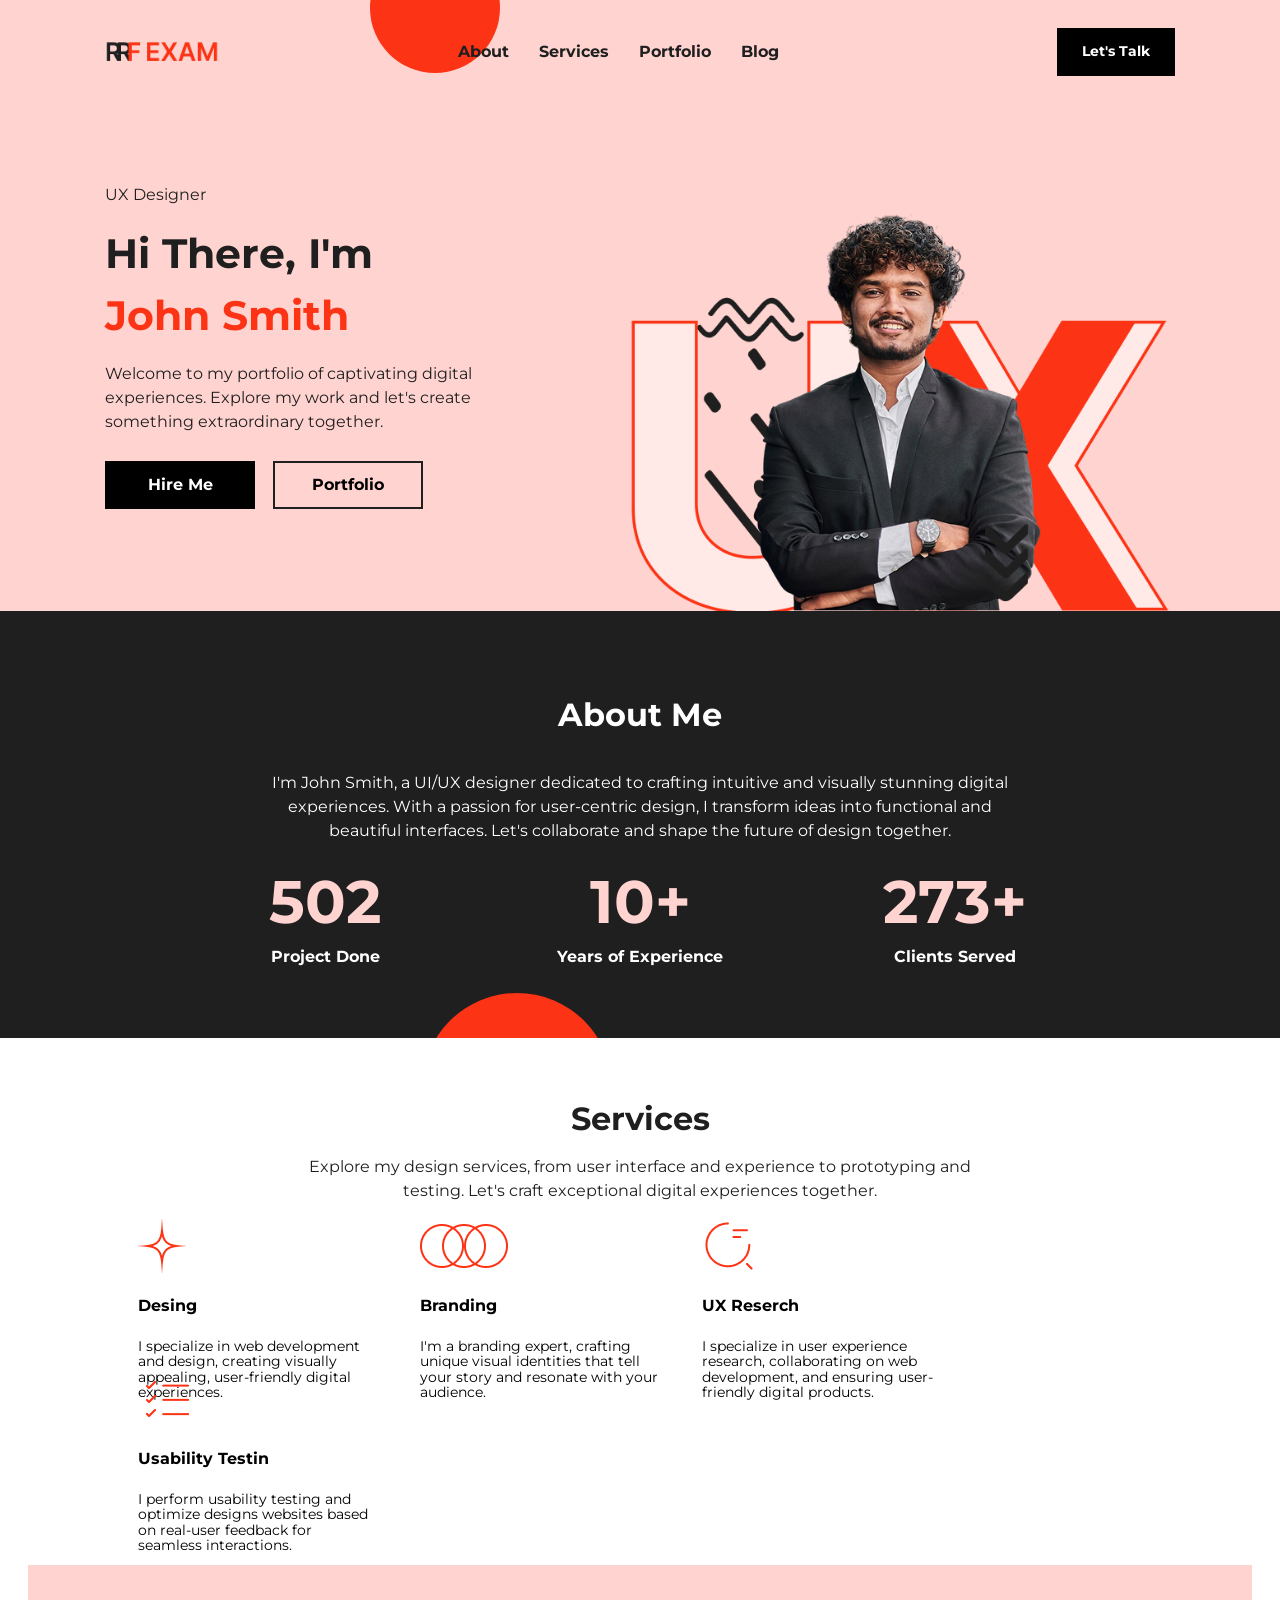
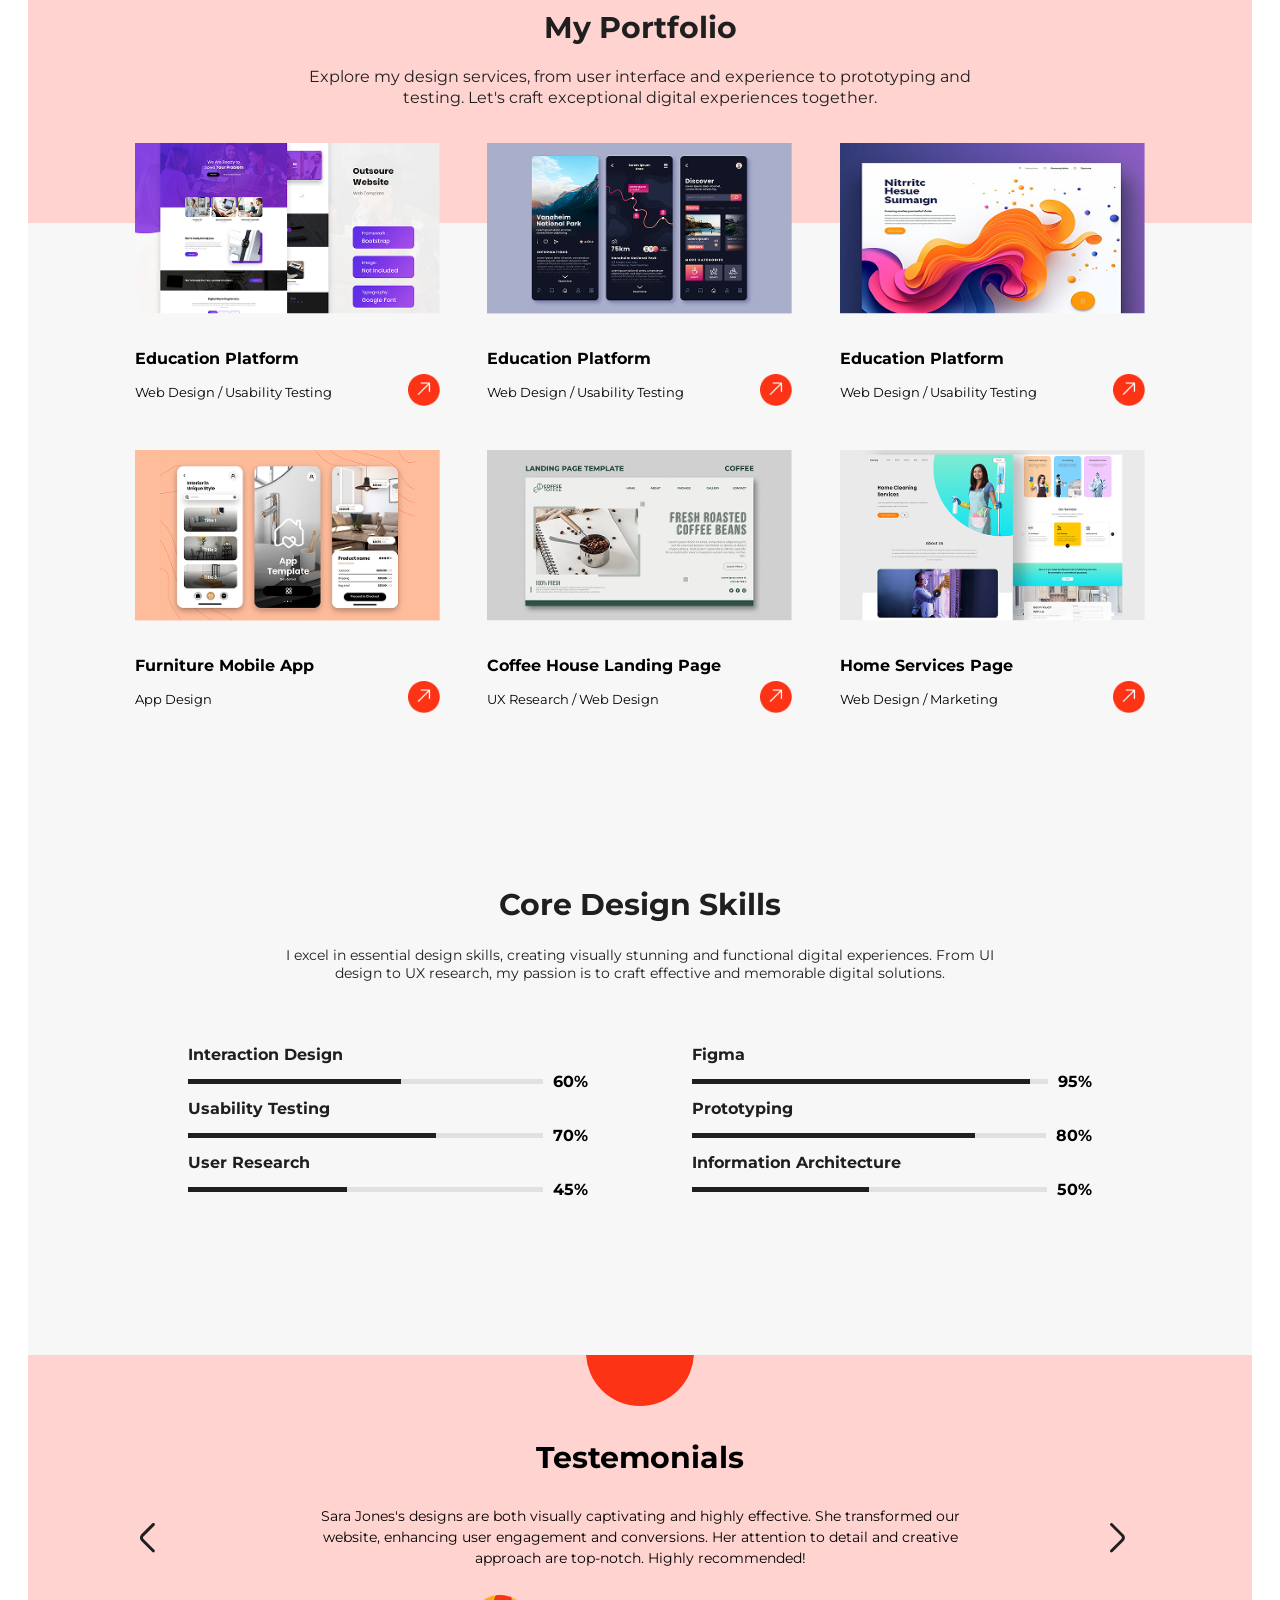
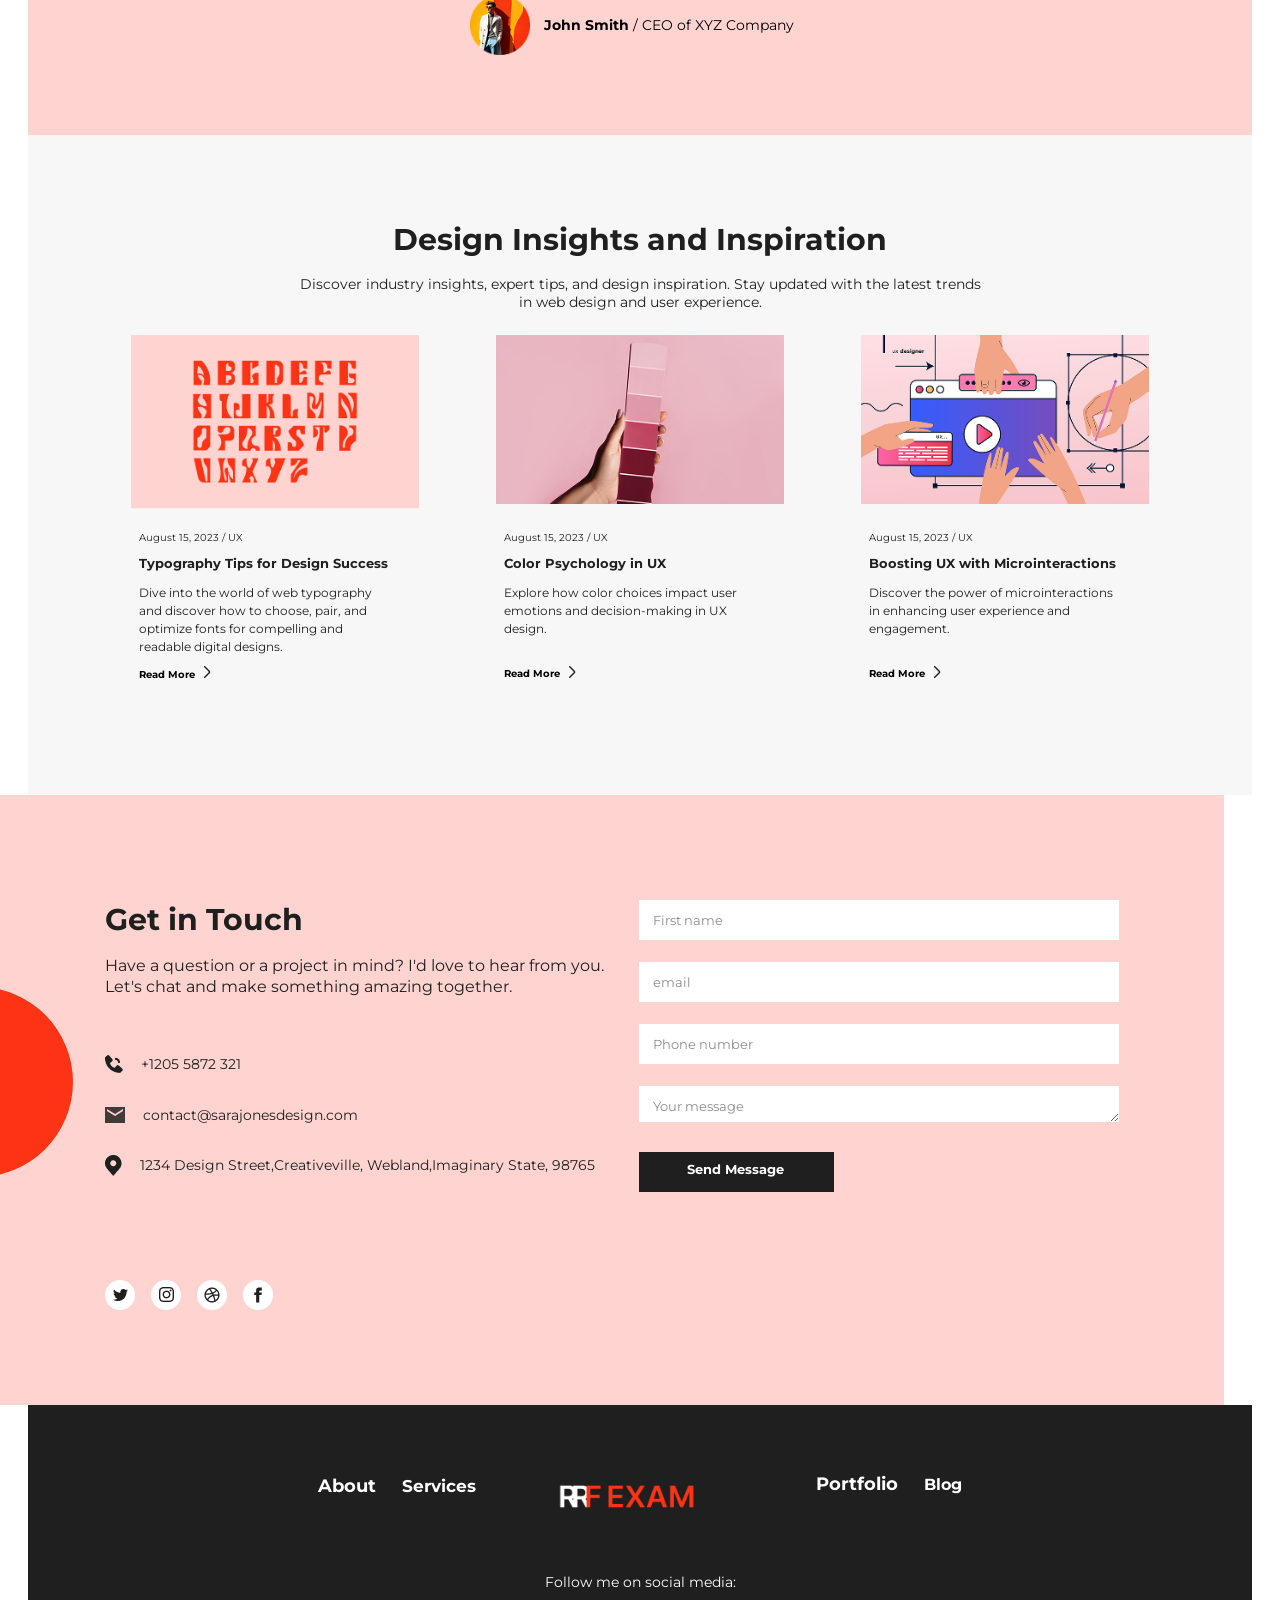
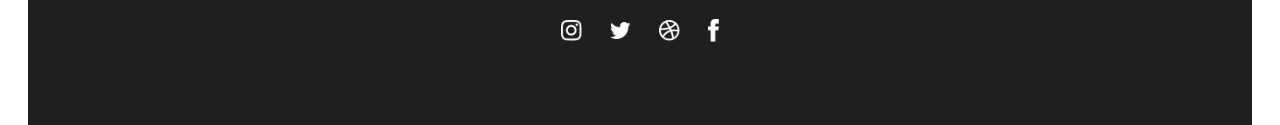
==== commit c4ee5d5f: "Added Responsive Contact Area" ====
--- a/portfolio-one-responsive/index.html
+++ b/portfolio-one-responsive/index.html
@@ -987,30 +987,28 @@
     </section>
 
     <!-- Contact Area -->
-    <div
-      class="contact-area relative w-[1224px] h-[610px] p-[105px] flex gap-[34px] bg-[#ffd4d0] overflow-hidden"
+    <section
+      class="contact-area relative w-full max-w-[1224px] min-h-[610px] p-[15%] sm:p-[8%] md:p-[10%] lg:p-[105px] flex flex-col lg:flex-row gap-[25px] md:gap-[30px] lg:gap-[34px] bg-[#ffd4d0] overflow-hidden"
     >
       <!-- Red Circle -->
       <div
-        class="red-circle absolute w-[190px] h-[190px] bg-[#fc3314] rounded-full top-[192px] -left-[117px] z-0"
+        class="red-circle absolute w-[100px] sm:w-[130px] md:w-[170px] lg:w-[190px] h-[100px] sm:h-[130px] md:h-[170px] lg:h-[190px] bg-[#fc3314] rounded-full top-[50%] lg:top-[192px] -left-[40px] sm:-left-[70px] md:-left-[90px] lg:-left-[117px] z-0"
       ></div>
       <!-- Contact Left -->
       <div
-        class="contact-left w-[500px] h-[390px] flex flex-col justify-between"
-      >
-        <div
-          class="contact-left-text w-[500px] h-[300px] flex flex-col gap-[56px] text-start"
-        >
-          <div
-            class="contact-heading w-[500px] h-[100px] flex flex-col gap-[16px]"
-          >
+        class="contact-left w-full lg:w-[500px] h-auto flex flex-col justify-between gap-[40px] md:gap-[50px] lg:gap-0"
+      >
+        <div
+          class="contact-left-text w-full h-auto flex flex-col gap-[40px] md:gap-[50px] lg:gap-[56px] text-start"
+        >
+          <div class="contact-heading w-full h-auto flex flex-col gap-[16px]">
             <h2
-              class="font-montserrat font-bold text-[30px] text-[#1f1f1f] leading-0[130%]"
+              class="font-montserrat font-bold text-2xl md:text-[26px] lg:text-[30px] text-[#1f1f1f] leading-0[130%]"
             >
               Get in Touch
             </h2>
             <p
-              class="font-montserrat font-normal text-[14px] text-[#1f1f1f] leading-[130%]"
+              class="font-montserrat font-normal text-[14px] lg:text-base text-[#1f1f1f] leading-[130%]"
             >
               Have a question or a project in mind? I'd love to hear from you.
               Let's chat and make something amazing together.
@@ -1018,7 +1016,7 @@
           </div>
 
           <div
-            class="contact-info w-[500px] h-[110px] flex flex-col gap-[30px] font-normal text-[13px] leading-[130%]"
+            class="contact-info w-full lg:w-[500px] h-auto flex flex-col gap-[24px] md:gap-[30px] font-normal text-sm lg:text-base leading-[130%]"
           >
             <div class="phone flex gap-[16px] items-center">
               <div class="phone-icon">
@@ -1054,7 +1052,9 @@
             </div>
           </div>
         </div>
-        <div class="contact-left-social w-[180px] h-[20px] flex gap-[16px]">
+        <div
+          class="contact-left-social w-full max-w-[180px] h-[20px] flex gap-[16px]"
+        >
           <div class="twitter">
             <img src="./assets/images/twitter-icon.png" alt="" />
           </div>
@@ -1071,28 +1071,30 @@
       </div>
 
       <!-- Contact Right -->
-      <div class="contact-right w-[500px] h-[390px] flex flex-col gap-[30px]">
+      <div
+        class="contact-right w-full lg:w-[500px] h-auto flex flex-col gap-[22px] md:gap-[30px]"
+      >
         <!-- Text Field -->
         <div
-          class="text-fields w-[480px] h-[380px] flex flex-col gap-[22px] font-normal text-[13px] leading-[130%]"
+          class="text-fields w-full h-auto flex flex-col gap-[22px] font-normal text-xs text-[13px] leading-[130%]"
         >
           <input
-            class="bg-white w-full h-[40px] px-[14px] py-[12px] placeholder:text-[#8d8d8d]"
+            class="bg-white w-full h-[36px] md:h-[40px] px-[12px] md:px-[14px] py-[10px] md:py-[12px] placeholder:text-[#8d8d8d]"
             type="text"
             placeholder="First name"
           />
           <input
-            class="bg-white w-full h-[40px] px-[14px] py-[12px] placeholder:text-[#8d8d8d]"
+            class="bg-white w-full h-[36px] md:h-[40px] px-[12px] md:px-[14px] py-[10px] md:py-[12px] placeholder:text-[#8d8d8d]"
             type="email"
             placeholder="email"
           />
           <input
-            class="bg-white w-full h-[40px] px-[14px] py-[12px] placeholder:text-[#8d8d8d]"
+            class="bg-white w-full h-[36px] md:h-[40px] px-[12px] md:px-[14px] py-[10px] md:py-[12px] placeholder:text-[#8d8d8d]"
             type="tel"
             placeholder="Phone number"
           />
           <textarea
-            class="bg-white w-full h-[140px] px-[14px] py-[12px] placeholder:text-[#8d8d8d]"
+            class="bg-white w-full h-[36px] md:h-[140px px-[12px]]md: px-[14px] py-[10px] md: py-[12px] placeholder:text-[#8d8d8d]"
             type=""
             placeholder="Your message"
           ></textarea>
@@ -1100,12 +1102,12 @@
 
         <!-- Button -->
         <a
-          class="w-[195px] h-[40px] bg-[#1f1f1f] text-white px-[48px] py-[8px] font-montserrat font-bold text-[13px] leading-[150%]"
+          class="w-full max-w-[195px] h-[36px] md:h-[40px] bg-[#1f1f1f] text-white px-6 md:px-[48px] py-[8px] font-montserrat font-bold text-[13px] leading-[150%] mx-auto lg:ml-0"
           href="#"
           >Send Message</a
         >
       </div>
-    </div>
+    </section>
 
     <!-- Footer Area -->
     <div
--- a/portfolio-one-responsive/assets/css/output.css
+++ b/portfolio-one-responsive/assets/css/output.css
@@ -204,6 +204,9 @@
   .-top-\[57px\] {
     top: calc(57px * -1);
   }
+  .top-\[50\%\] {
+    top: 50%;
+  }
   .top-\[70px\] {
     top: 70px;
   }
@@ -219,6 +222,9 @@
   .-bottom-\[145px\] {
     bottom: calc(145px * -1);
   }
+  .-left-\[40px\] {
+    left: calc(40px * -1);
+  }
   .-left-\[117px\] {
     left: calc(117px * -1);
   }
@@ -321,6 +327,9 @@
   .h-\[35px\] {
     height: 35px;
   }
+  .h-\[36px\] {
+    height: 36px;
+  }
   .h-\[40px\] {
     height: 40px;
   }
@@ -465,6 +474,9 @@
   .min-h-\[550px\] {
     min-height: 550px;
   }
+  .min-h-\[610px\] {
+    min-height: 610px;
+  }
   .min-h-\[660px\] {
     min-height: 660px;
   }
@@ -483,6 +495,9 @@
   .w-\[18px\] {
     width: 18px;
   }
+  .w-\[20px\] {
+    width: 20px;
+  }
   .w-\[26px\] {
     width: 26px;
   }
@@ -540,6 +555,9 @@
   .w-\[100\%\] {
     width: 100%;
   }
+  .w-\[100px\] {
+    width: 100px;
+  }
   .w-\[108px\] {
     width: 108px;
   }
@@ -665,6 +683,12 @@
   }
   .max-w-\[56rem\] {
     max-width: 56rem;
+  }
+  .max-w-\[180px\] {
+    max-width: 180px;
+  }
+  .max-w-\[195px\] {
+    max-width: 195px;
   }
   .max-w-\[340px\] {
     max-width: 340px;
@@ -795,6 +819,9 @@
   .gap-\[24px\] {
     gap: 24px;
   }
+  .gap-\[25px\] {
+    gap: 25px;
+  }
   .gap-\[26px\] {
     gap: 26px;
   }
@@ -920,6 +947,9 @@
   .p-4 {
     padding: calc(var(--spacing) * 4);
   }
+  .p-\[15\%\] {
+    padding: 15%;
+  }
   .p-\[16px\] {
     padding: 16px;
   }
@@ -947,6 +977,9 @@
   .px-\[10\%\] {
     padding-inline: 10%;
   }
+  .px-\[12px\] {
+    padding-inline: 12px;
+  }
   .px-\[14px\] {
     padding-inline: 14px;
   }
@@ -992,9 +1025,6 @@
   .py-20 {
     padding-block: calc(var(--spacing) * 20);
   }
-  .py-\[0px\] {
-    padding-block: 0px;
-  }
   .py-\[8px\] {
     padding-block: 8px;
   }
@@ -1007,14 +1037,8 @@
   .py-\[30px\] {
     padding-block: 30px;
   }
-  .py-\[50px\] {
-    padding-block: 50px;
-  }
   .py-\[68px\] {
     padding-block: 68px;
-  }
-  .py-\[70px\] {
-    padding-block: 70px;
   }
   .py-\[80px\] {
     padding-block: 80px;
@@ -1135,10 +1159,6 @@
   .leading-\[80\%\] {
     --tw-leading: 80%;
     line-height: 80%;
-  }
-  .leading-\[100\%\] {
-    --tw-leading: 100%;
-    line-height: 100%;
   }
   .leading-\[110\%\] {
     --tw-leading: 110%;
@@ -1210,6 +1230,11 @@
       top: calc(50px * -1);
     }
   }
+  .sm\:-left-\[70px\] {
+    @media (width >= 40rem) {
+      left: calc(70px * -1);
+    }
+  }
   .sm\:flex {
     @media (width >= 40rem) {
       display: flex;
@@ -1230,6 +1255,11 @@
       height: 88px;
     }
   }
+  .sm\:h-\[130px\] {
+    @media (width >= 40rem) {
+      height: 130px;
+    }
+  }
   .sm\:w-\[25\] {
     @media (width >= 40rem) {
       width: 25;
@@ -1255,6 +1285,11 @@
       width: 88px;
     }
   }
+  .sm\:w-\[130px\] {
+    @media (width >= 40rem) {
+      width: 130px;
+    }
+  }
   .sm\:w-\[138px\] {
     @media (width >= 40rem) {
       width: 138px;
@@ -1330,6 +1365,11 @@
       background-color: var(--color-pink-300);
     }
   }
+  .sm\:p-\[8\%\] {
+    @media (width >= 40rem) {
+      padding: 8%;
+    }
+  }
   .sm\:px-8 {
     @media (width >= 40rem) {
       padding-inline: calc(var(--spacing) * 8);
@@ -1370,6 +1410,11 @@
       font-size: 27px;
     }
   }
+  .md\:-left-\[90px\] {
+    @media (width >= 48rem) {
+      left: calc(90px * -1);
+    }
+  }
   .md\:left-\[370px\] {
     @media (width >= 48rem) {
       left: 370px;
@@ -1400,6 +1445,11 @@
       display: none;
     }
   }
+  .md\:h-\[40px\] {
+    @media (width >= 48rem) {
+      height: 40px;
+    }
+  }
   .md\:h-\[46px\] {
     @media (width >= 48rem) {
       height: 46px;
@@ -1420,6 +1470,11 @@
       height: 141px;
     }
   }
+  .md\:h-\[170px\] {
+    @media (width >= 48rem) {
+      height: 170px;
+    }
+  }
   .md\:h-auto {
     @media (width >= 48rem) {
       height: auto;
@@ -1440,6 +1495,11 @@
       width: 118px;
     }
   }
+  .md\:w-\[170px\] {
+    @media (width >= 48rem) {
+      width: 170px;
+    }
+  }
   .md\:w-\[270px\] {
     @media (width >= 48rem) {
       width: 270px;
@@ -1515,6 +1575,11 @@
       gap: 22px;
     }
   }
+  .md\:gap-\[30px\] {
+    @media (width >= 48rem) {
+      gap: 30px;
+    }
+  }
   .md\:gap-\[35px\] {
     @media (width >= 48rem) {
       gap: 35px;
@@ -1535,6 +1600,11 @@
       gap: 48px;
     }
   }
+  .md\:gap-\[50px\] {
+    @media (width >= 48rem) {
+      gap: 50px;
+    }
+  }
   .md\:gap-\[80px\] {
     @media (width >= 48rem) {
       gap: 80px;
@@ -1550,6 +1620,11 @@
       background-color: var(--color-green-200);
     }
   }
+  .md\:p-\[10\%\] {
+    @media (width >= 48rem) {
+      padding: 10%;
+    }
+  }
   .md\:px-0 {
     @media (width >= 48rem) {
       padding-inline: calc(var(--spacing) * 0);
@@ -1580,14 +1655,24 @@
       padding-inline: 12%;
     }
   }
-  .md\:px-\[15\%\] {
-    @media (width >= 48rem) {
-      padding-inline: 15%;
+  .md\:px-\[14px\] {
+    @media (width >= 48rem) {
+      padding-inline: 14px;
+    }
+  }
+  .md\:px-\[48px\] {
+    @media (width >= 48rem) {
+      padding-inline: 48px;
     }
   }
   .md\:py-3 {
     @media (width >= 48rem) {
       padding-block: calc(var(--spacing) * 3);
+    }
+  }
+  .md\:py-\[12px\] {
+    @media (width >= 48rem) {
+      padding-block: 12px;
     }
   }
   .md\:py-\[70px\] {
@@ -1644,6 +1729,11 @@
       font-size: 14px;
     }
   }
+  .md\:text-\[26px\] {
+    @media (width >= 48rem) {
+      font-size: 26px;
+    }
+  }
   .md\:text-\[28px\] {
     @media (width >= 48rem) {
       font-size: 28px;
@@ -1665,6 +1755,21 @@
       top: calc(57px * -1);
     }
   }
+  .lg\:top-\[192px\] {
+    @media (width >= 64rem) {
+      top: 192px;
+    }
+  }
+  .lg\:-left-\[117px\] {
+    @media (width >= 64rem) {
+      left: calc(117px * -1);
+    }
+  }
+  .lg\:ml-0 {
+    @media (width >= 64rem) {
+      margin-left: calc(var(--spacing) * 0);
+    }
+  }
   .lg\:h-\[30px\] {
     @media (width >= 64rem) {
       height: 30px;
@@ -1685,6 +1790,11 @@
       height: 130px;
     }
   }
+  .lg\:h-\[190px\] {
+    @media (width >= 64rem) {
+      height: 190px;
+    }
+  }
   .lg\:h-\[360px\] {
     @media (width >= 64rem) {
       height: 360px;
@@ -1710,6 +1820,16 @@
       width: 150px;
     }
   }
+  .lg\:w-\[190px\] {
+    @media (width >= 64rem) {
+      width: 190px;
+    }
+  }
+  .lg\:w-\[500px\] {
+    @media (width >= 64rem) {
+      width: 500px;
+    }
+  }
   .lg\:w-\[1095px\] {
     @media (width >= 64rem) {
       width: 1095px;
@@ -1730,11 +1850,21 @@
       flex-direction: row;
     }
   }
+  .lg\:gap-0 {
+    @media (width >= 64rem) {
+      gap: calc(var(--spacing) * 0);
+    }
+  }
   .lg\:gap-\[26px\] {
     @media (width >= 64rem) {
       gap: 26px;
     }
   }
+  .lg\:gap-\[34px\] {
+    @media (width >= 64rem) {
+      gap: 34px;
+    }
+  }
   .lg\:gap-\[40px\] {
     @media (width >= 64rem) {
       gap: 40px;
@@ -1745,6 +1875,11 @@
       gap: 44px;
     }
   }
+  .lg\:gap-\[56px\] {
+    @media (width >= 64rem) {
+      gap: 56px;
+    }
+  }
   .lg\:gap-\[90px\] {
     @media (width >= 64rem) {
       gap: 90px;
@@ -1755,6 +1890,11 @@
       background-color: var(--color-slate-600);
     }
   }
+  .lg\:p-\[105px\] {
+    @media (width >= 64rem) {
+      padding: 105px;
+    }
+  }
   .lg\:px-\[15\%\] {
     @media (width >= 64rem) {
       padding-inline: 15%;
@@ -1775,21 +1915,11 @@
       padding-inline: 110px;
     }
   }
-  .lg\:py-\[50px\] {
-    @media (width >= 64rem) {
-      padding-block: 50px;
-    }
-  }
   .lg\:py-\[60px\] {
     @media (width >= 64rem) {
       padding-block: 60px;
     }
   }
-  .lg\:py-\[70px\] {
-    @media (width >= 64rem) {
-      padding-block: 70px;
-    }
-  }
   .lg\:py-\[80px\] {
     @media (width >= 64rem) {
       padding-block: 80px;
@@ -1803,6 +1933,12 @@
   .lg\:pb-\[70px\] {
     @media (width >= 64rem) {
       padding-bottom: 70px;
+    }
+  }
+  .lg\:text-base {
+    @media (width >= 64rem) {
+      font-size: var(--text-base);
+      line-height: var(--tw-leading, var(--text-base--line-height));
     }
   }
   .lg\:text-\[16px\] {
